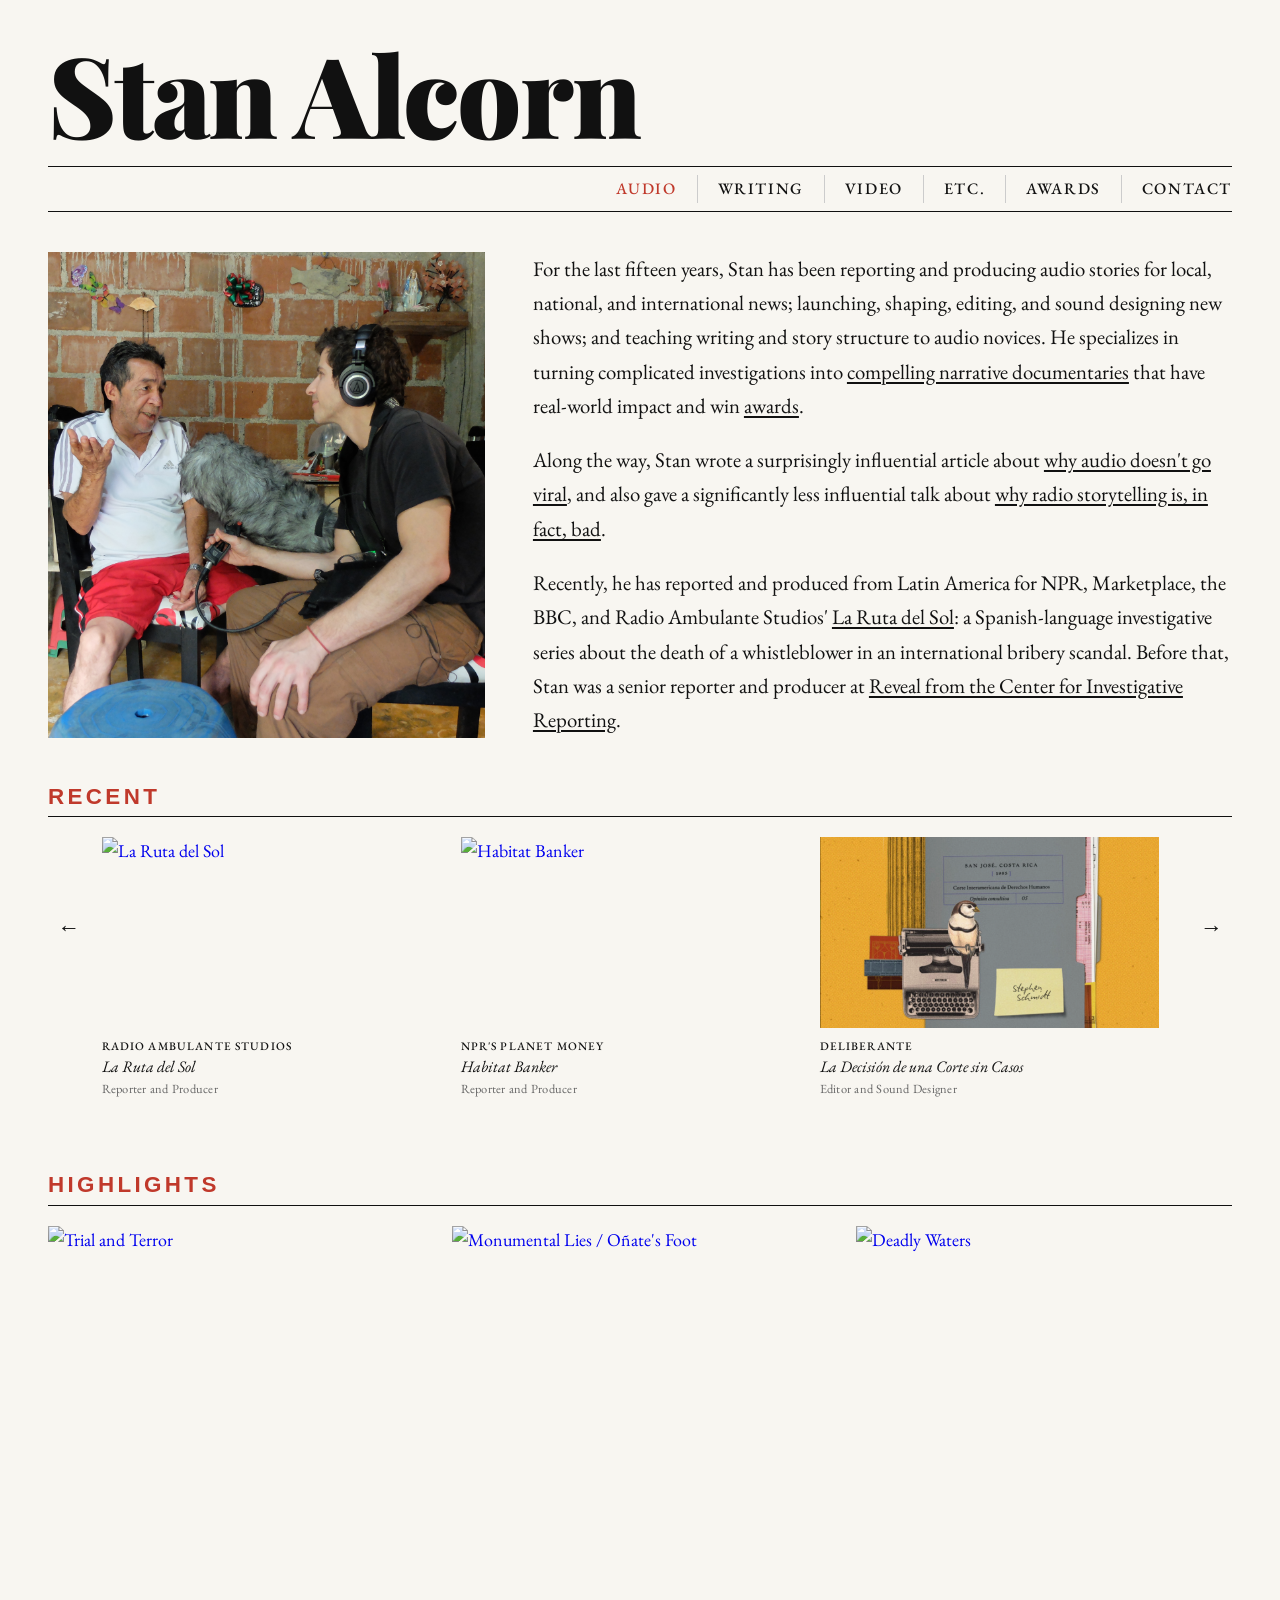
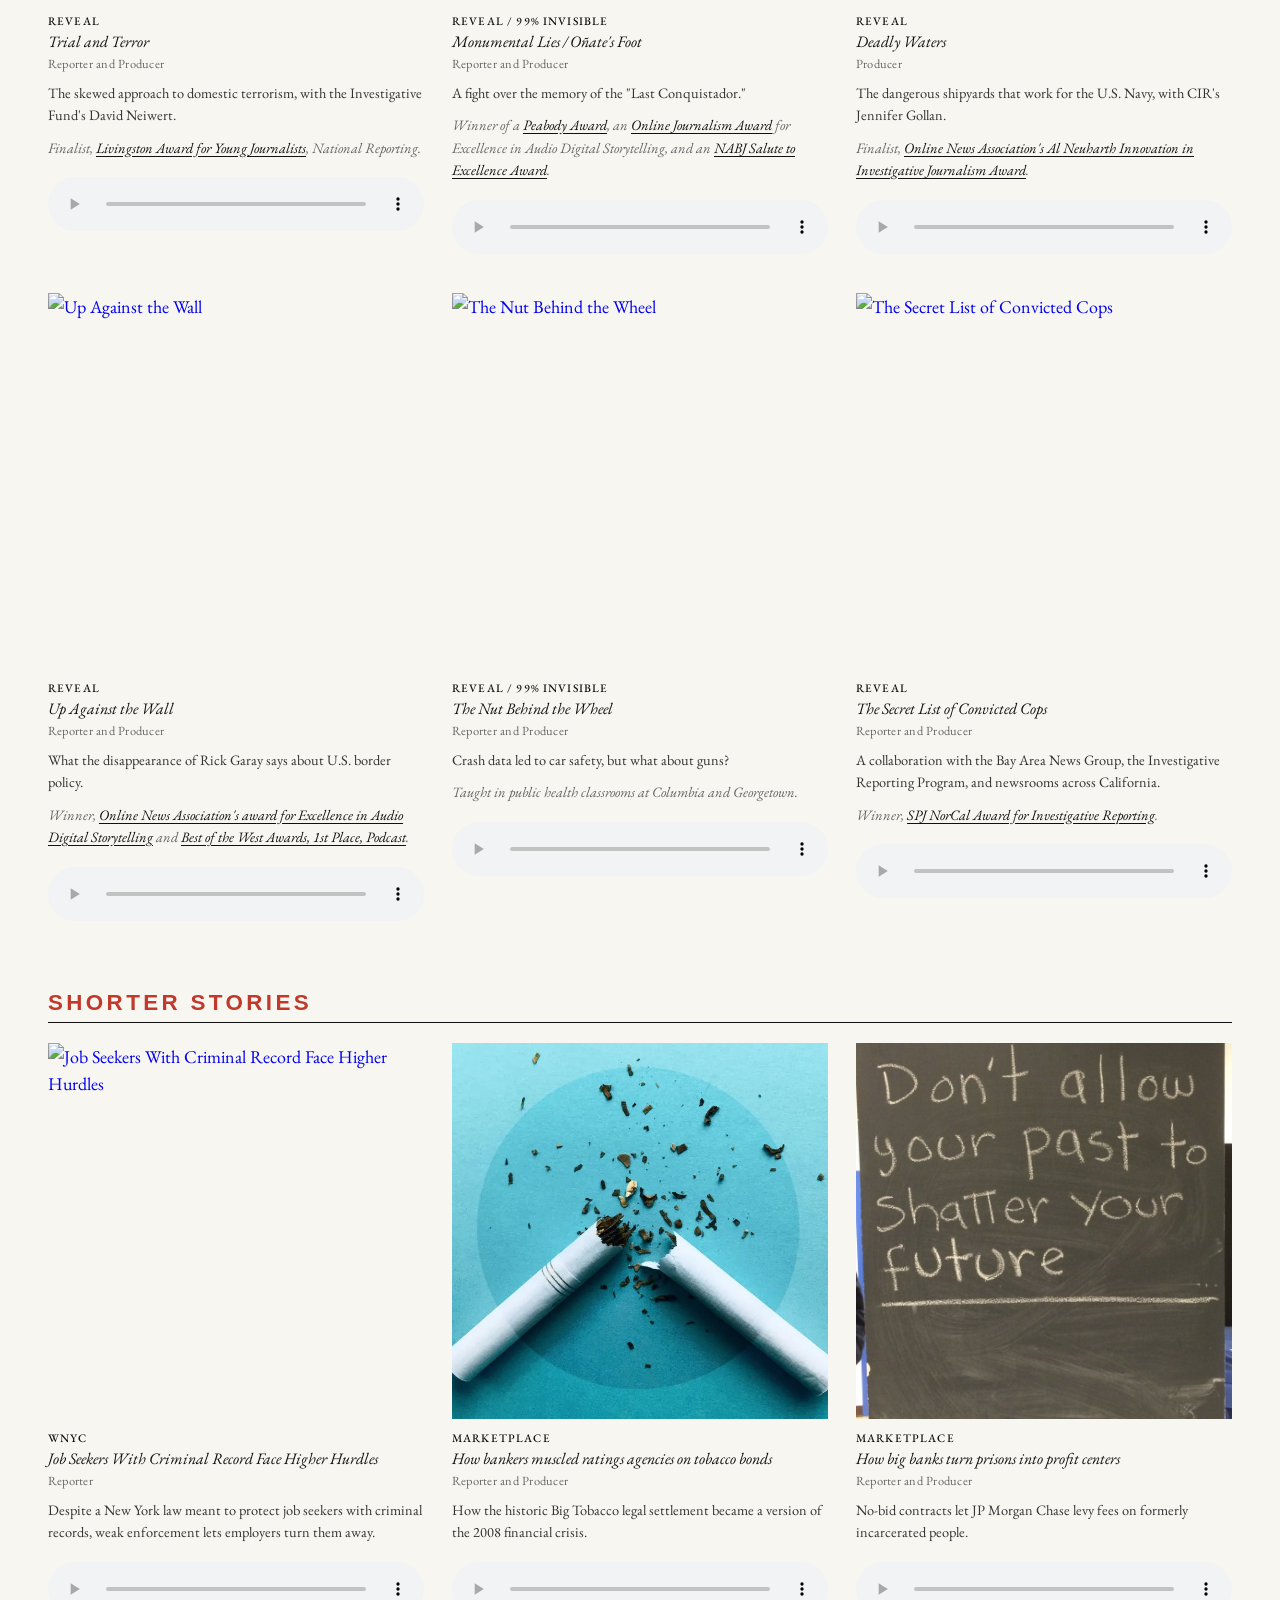
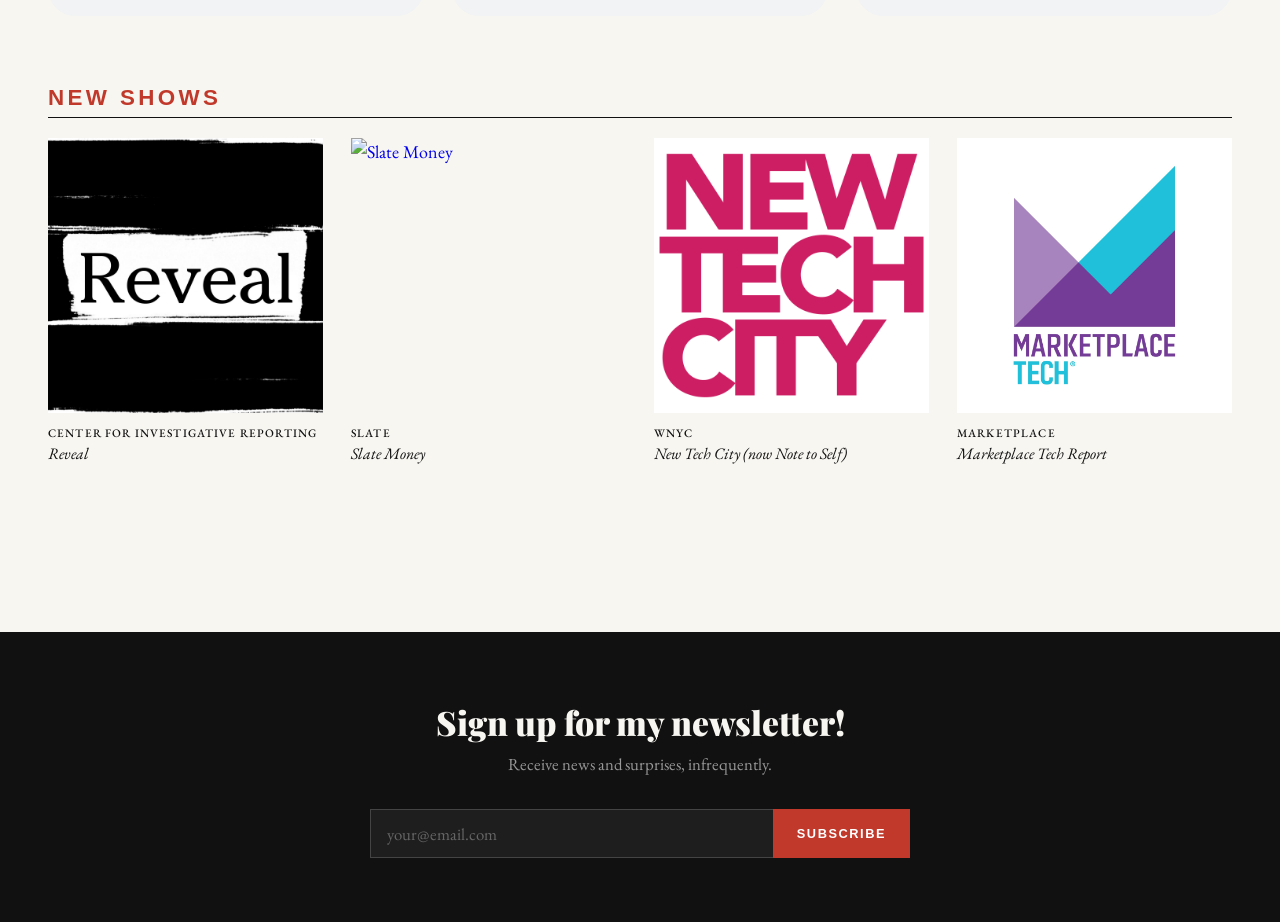
==== audio.html @ aeec73d0 "Update audio, awards, video, and etc pages with new content and images Adds Shorter Stories and New " ====
<!DOCTYPE html>
<html lang="en">
<head>
  <meta charset="UTF-8">
  <meta name="viewport" content="width=device-width, initial-scale=1.0">
  <title>Audio — Stan Alcorn</title>
  <link rel="preconnect" href="https://fonts.googleapis.com">
  <link rel="preconnect" href="https://fonts.gstatic.com" crossorigin>
  <link href="https://fonts.googleapis.com/css2?family=Playfair+Display:wght@900&family=EB+Garamond:wght@400;500&display=swap" rel="stylesheet">
  <link rel="stylesheet" href="style.css">
</head>
<body>
  <header>
    <h1 class="site-name"><a href="index.html" class="name-link">Stan Alcorn</a></h1>
    <nav class="main-nav">
      <a href="audio.html" class="active">Audio</a>
      <a href="writing.html">Writing</a>
      <a href="video.html">Video</a>
      <a href="etc.html">Etc.</a>
      <a href="awards.html">Awards</a>
      <a href="contact.html">Contact</a>
    </nav>
  </header>

  <main class="audio-page">

    <div class="audio-intro-layout">
      <div class="audio-intro-photo">
        <img src="cropped%20anchicaya%20interview.JPG" alt="Stan Alcorn reporting">
      </div>
      <div class="audio-intro">
        <p>For the last fifteen years, Stan has been reporting and producing audio stories for local, national, and international news; launching, shaping, editing, and sound designing new shows; and teaching writing and story structure to audio novices. He specializes in turning complicated investigations into <a href="#highlights">compelling narrative documentaries</a> that have real-world impact and win <a href="awards.html">awards</a>.</p>
        <p>Along the way, Stan wrote a surprisingly influential article about <a href="http://localhost:3000/why-audio-never-goes-viral.html">why audio doesn't go viral</a>, and also gave a significantly less influential talk about <a href="https://www.thirdcoastfestival.org/feature/2018-provocations">why radio storytelling is, in fact, bad</a>.</p>
        <p>Recently, he has reported and produced from Latin America for NPR, Marketplace, the BBC, and Radio Ambulante Studios' <a href="https://centralpodcast.audio/temporadas/la-ruta-del-sol/" target="_blank">La Ruta del Sol</a>: a Spanish-language investigative series about the death of a whistleblower in an international bribery scandal. Before that, Stan was a senior reporter and producer at <a href="https://revealnews.org/author/stan-alcorn/" target="_blank">Reveal from the Center for Investigative Reporting</a>.</p>
      </div>
    </div>

    <!-- RECENT -->
    <section class="audio-section">
      <h2 class="section-heading">Recent</h2>
      <div class="carousel-wrapper">
        <button class="carousel-btn carousel-btn--prev" aria-label="Previous">&#8592;</button>
        <div class="carousel-viewport">
          <div class="carousel-track" id="carouselTrack">

            <div class="carousel-item">
              <a href="https://centralpodcast.audio/temporadas/la-ruta-del-sol/" target="_blank" class="carousel-img-link">
                <img src="https://centralpodcast.audio/wp-content/uploads/2025/12/LRDS_Tile-Episodios-600x599_LRDS_Tile-EP8.jpg" alt="La Ruta del Sol" class="carousel-img">
              </a>
              <div class="item-caption">
                <span class="caption-pub">Radio Ambulante Studios</span>
                <span class="caption-title">La Ruta del Sol</span>
                <span class="caption-role">Reporter and Producer</span>
              </div>
            </div>

            <div class="carousel-item">
              <a href="https://www.npr.org/2024/12/20/1220579265/biodiversity-credit-spectacled-bear-colombia" target="_blank" class="carousel-img-link">
                <img src="https://media.npr.org/assets/img/2024/12/20/pm-episode-art-45-_wide-60c4b066c09ab92fce73b5b3a70b7365dcc7ede7.jpg?s=1600&c=85&f=webp" alt="Habitat Banker" class="carousel-img">
              </a>
              <div class="item-caption">
                <span class="caption-pub">NPR's Planet Money</span>
                <span class="caption-title">Habitat Banker</span>
                <span class="caption-role">Reporter and Producer</span>
              </div>
            </div>

            <div class="carousel-item">
              <a href="https://open.spotify.com/episode/5cQwOje4NwyuBk4JiKfoyA" target="_blank" class="carousel-img-link">
                <img src="Deliberante%20cover.png" alt="La Decisión de una Corte sin Casos" class="carousel-img">
              </a>
              <div class="item-caption">
                <span class="caption-pub">Deliberante</span>
                <span class="caption-title">La Decisión de una Corte sin Casos</span>
                <span class="caption-role">Editor and Sound Designer</span>
              </div>
            </div>

            <div class="carousel-item">
              <a href="https://www.npr.org/2023/06/30/1185313253/poison-dart-frog-black-market-smuggling" target="_blank" class="carousel-img-link">
                <img src="https://media.npr.org/assets/img/2023/06/30/poison-dart-frog-oophaga-lehmanni-valley-of-achicaya-reserva-la-hacienda-el-placer-dagua-valle-del-cauca-colombia-charlotte-de-beauvoir-7149c71c69c076443a30b291a1de99ebff5206a0.jpg?s=1600&c=85&f=webp" alt="Supply, Demand, Extinction" class="carousel-img">
              </a>
              <div class="item-caption">
                <span class="caption-pub">NPR's Planet Money</span>
                <span class="caption-title">Supply, Demand, Extinction</span>
                <span class="caption-role">Reporter and Producer</span>
              </div>
            </div>

            <div class="carousel-item">
              <a href="https://www.marketplace.org/story/2023/06/06/is-birding-tourism-in-colombia-finally-ready-to-take-flight" target="_blank" class="carousel-img-link">
                <img src="https://img.apmcdn.org/10e638fd289a1c2843466134bf1b1c52c761baa0/uncropped/8d81d1-2023-05-andean-motmot-e1683648224202-webp1200.webp" alt="Birding in Colombia" class="carousel-img">
              </a>
              <div class="item-caption">
                <span class="caption-pub">Marketplace</span>
                <span class="caption-title">Birding in Colombia</span>
                <span class="caption-role">Reporter and Producer</span>
              </div>
            </div>

            <div class="carousel-item">
              <a href="https://theworld.org/segments/2025/12/22/rock-climbing-on-the-rise-in-colombia" target="_blank" class="carousel-img-link">
                <img src="https://theworld.org/_next/image?url=https%3A%2F%2Fmedia.pri.org%2Fs3fs-public%2Fuploads%2F2025%2F12%2FDSCN6256-1024x768.jpg&w=1920&q=75" alt="Rock Climbing in Colombia" class="carousel-img">
              </a>
              <div class="item-caption">
                <span class="caption-pub">The World</span>
                <span class="caption-title">Rock Climbing in Colombia</span>
                <span class="caption-role">Reporter and Producer</span>
              </div>
            </div>

          </div>
        </div>
        <button class="carousel-btn carousel-btn--next" aria-label="Next">&#8594;</button>
      </div>
    </section>

    <!-- HIGHLIGHTS -->
    <section class="audio-section" id="highlights">
      <h2 class="section-heading">Highlights</h2>
      <div class="grid">

        <div class="grid-item">
          <a href="#" class="grid-img-link">
            <img src="https://i0.wp.com/revealnews.org/wp-content/uploads/2017/06/terror_art.jpg?w=1154&ssl=1" alt="Trial and Terror" class="grid-img">
          </a>
          <div class="item-caption">
            <span class="caption-pub">Reveal</span>
            <span class="caption-title">Trial and Terror</span>
            <span class="caption-role">Reporter and Producer</span>
          </div>
          <p class="grid-desc">The skewed approach to domestic terrorism, with the Investigative Fund's David Neiwert.</p>
          <p class="grid-desc grid-desc--award">Finalist, <a href="https://wallacehouse.umich.edu/2018-livingston-award-finalists-announced/" target="_blank">Livingston Award for Young Journalists</a>, National Reporting.</p>
          <audio controls style="width:100%; margin-top:0.5rem;">
            <source src="https://dl.dropboxusercontent.com/scl/fi/gu6oueqws1fgady8xbu1m/TrialAndTerror.mp3?rlkey=0chd6vcux8vxhtpodq8sttyrj&dl=1" type="audio/mpeg">
          </audio>
        </div>

        <div class="grid-item">
          <a href="#" class="grid-img-link">
            <img src="https://99percentinvisible.org/wp-content/uploads/2018/12/photo-of-clay-replica-of-stolen-foot-on-display-at-site-santa-fe-e1543860905906-728x546.jpg" alt="Monumental Lies / Oñate's Foot" class="grid-img">
          </a>
          <div class="item-caption">
            <span class="caption-pub">Reveal / 99% Invisible</span>
            <span class="caption-title">Monumental Lies / Oñate's Foot</span>
            <span class="caption-role">Reporter and Producer</span>
          </div>
          <p class="grid-desc">A fight over the memory of the "Last Conquistador."</p>
          <p class="grid-desc grid-desc--award">Winner of a <a href="http://www.peabodyawards.com/award-profile/monumental-lies" target="_blank">Peabody Award</a>, an <a href="https://awards.journalists.org/entries/monumental-lies/" target="_blank">Online Journalism Award</a> for Excellence in Audio Digital Storytelling, and an <a href="https://www.nabj.org/news/465312/2019-STE-Winners-Photojournalism-Podcasts-Magazine-PR--Marketing.htm" target="_blank">NABJ Salute to Excellence Award</a>.</p>
          <audio controls style="width:100%; margin-top:0.5rem;">
            <source src="https://dl.dropboxusercontent.com/scl/fi/mm3scr8vkvdd4abrnhcaq/onates_foot.mp3?rlkey=ye70ofb2m43i8wc5d6iqu68k5&dl=1" type="audio/mpeg">
          </audio>
        </div>

        <div class="grid-item">
          <a href="#" class="grid-img-link">
            <img src="https://i0.wp.com/revealnews.org/wp-content/uploads/2017/02/1-306-Ship-show.jpg?w=3000&ssl=1" alt="Deadly Waters" class="grid-img">
          </a>
          <div class="item-caption">
            <span class="caption-pub">Reveal</span>
            <span class="caption-title">Deadly Waters</span>
            <span class="caption-role">Producer</span>
          </div>
          <p class="grid-desc">The dangerous shipyards that work for the U.S. Navy, with CIR's Jennifer Gollan.</p>
          <p class="grid-desc grid-desc--award">Finalist, <a href="https://awards.journalists.org/entries/lax-safety-at-the-shipyards/" target="_blank">Online News Association's Al Neuharth Innovation in Investigative Journalism Award</a>.</p>
          <audio controls style="width:100%; margin-top:0.5rem;">
            <source src="https://dl.dropboxusercontent.com/scl/fi/jwq5e7gsvrv3kneqdux6e/Deadly_Waters.mp3?rlkey=dsjdu504xor0zq5au1j26ogkh&dl=1" type="audio/mpeg">
          </audio>
        </div>

        <div class="grid-item">
          <a href="#" class="grid-img-link">
            <img src="https://i0.wp.com/revealnews.org/wp-content/uploads/2017/03/wall-epi-art-780x440.png?w=740&ssl=1" alt="Up Against the Wall" class="grid-img">
          </a>
          <div class="item-caption">
            <span class="caption-pub">Reveal</span>
            <span class="caption-title">Up Against the Wall</span>
            <span class="caption-role">Reporter and Producer</span>
          </div>
          <p class="grid-desc">What the disappearance of Rick Garay says about U.S. border policy.</p>
          <p class="grid-desc grid-desc--award">Winner, <a href="https://awards.journalists.org/entries/the-wall/" target="_blank">Online News Association's award for Excellence in Audio Digital Storytelling</a> and <a href="https://bestofthewestcontest.org/2018-contest-results/" target="_blank">Best of the West Awards, 1st Place, Podcast</a>.</p>
          <audio controls style="width:100%; margin-top:0.5rem;">
            <source src="https://dl.dropboxusercontent.com/scl/fi/1sr9mcv6bv9bywvtrmpo0/AgainstTheWall.mp3?rlkey=iuaddb7q1pvqqymntnb4kqlm5&dl=1" type="audio/mpeg">
          </audio>
        </div>

        <div class="grid-item">
          <a href="#" class="grid-img-link">
            <img src="https://99percentinvisible.org/wp-content/uploads/2017/12/car-crash-hit.jpg" alt="The Nut Behind the Wheel" class="grid-img">
          </a>
          <div class="item-caption">
            <span class="caption-pub">Reveal / 99% Invisible</span>
            <span class="caption-title">The Nut Behind the Wheel</span>
            <span class="caption-role">Reporter and Producer</span>
          </div>
          <p class="grid-desc">Crash data led to car safety, but what about guns?</p>
          <p class="grid-desc grid-desc--award">Taught in public health classrooms at Columbia and Georgetown.</p>
          <audio controls style="width:100%; margin-top:0.5rem;">
            <source src="https://dl.dropboxusercontent.com/scl/fi/w9jgmz2wc0uo0tlnwfafi/NutBehindtheWheel.mp3?rlkey=7tjvy8us2821rxxgvgmiu2etz&dl=1" type="audio/mpeg">
          </audio>
        </div>

        <div class="grid-item">
          <a href="#" class="grid-img-link">
            <img src="https://i0.wp.com/revealnews.org/wp-content/uploads/2019/10/ConvictedCops.jpg?w=2000&ssl=1" alt="The Secret List of Convicted Cops" class="grid-img">
          </a>
          <div class="item-caption">
            <span class="caption-pub">Reveal</span>
            <span class="caption-title">The Secret List of Convicted Cops</span>
            <span class="caption-role">Reporter and Producer</span>
          </div>
          <p class="grid-desc">A collaboration with the Bay Area News Group, the Investigative Reporting Program, and newsrooms across California.</p>
          <p class="grid-desc grid-desc--award">Winner, <a href="https://journalism.berkeley.edu/irp-wins-investigative-reporting-public-service-award-from-society-of-professional-journalists/" target="_blank">SPJ NorCal Award for Investigative Reporting</a>.</p>
          <audio controls style="width:100%; margin-top:0.5rem;">
            <source src="https://dl.dropboxusercontent.com/scl/fi/rnc4giweo6au60juguskr/Alcorn-Reveal-Secret-List-of-Convicted-Cops.mp3?rlkey=vdursqb5zifoxeczoktm2ehss&dl=1" type="audio/mpeg">
          </audio>
        </div>

      </div>
    </section>

    <!-- SHORTER STORIES -->
    <section class="audio-section">
      <h2 class="section-heading">Shorter Stories</h2>
      <div class="grid">
        <div class="grid-item">
          <a href="https://wnyc.org/story/262814-blog-job-seekers-with-criminal-record-face-higher-hurdles" target="_blank" class="grid-img-link">
            <img src="https://media.wnyc.org/i/192/192/c/70/1/jobseekerline.jpg" alt="Job Seekers With Criminal Record Face Higher Hurdles" class="grid-img">
          </a>
          <div class="item-caption">
            <span class="caption-pub">WNYC</span>
            <span class="caption-title">Job Seekers With Criminal Record Face Higher Hurdles</span>
            <span class="caption-role">Reporter</span>
          </div>
          <p class="grid-desc">Despite a New York law meant to protect job seekers with criminal records, weak enforcement lets employers turn them away.</p>
          <audio controls style="width:100%; margin-top:0.5rem;">
            <source src="https://dl.dropboxusercontent.com/scl/fi/n0wfczl2y51ps9tlgc4go/news20130117_discrimination_alcorn.mp3_ywr3ahjkcgo_5cfd5d240fd9e04bf86844883a0cd0f5_7111028.mp3?rlkey=878b4agedp6x3oy7ontk1o1qx&dl=1" type="audio/mpeg">
          </audio>
        </div>
        <div class="grid-item">
          <a href="#" class="grid-img-link">
            <img src="tobacco-square.jpg" alt="How bankers muscled ratings agencies on tobacco bonds" class="grid-img">
          </a>
          <div class="item-caption">
            <span class="caption-pub">Marketplace</span>
            <span class="caption-title">How bankers muscled ratings agencies on tobacco bonds</span>
            <span class="caption-role">Reporter and Producer</span>
          </div>
          <p class="grid-desc">How the historic Big Tobacco legal settlement became a version of the 2008 financial crisis.</p>
          <audio controls style="width:100%; margin-top:0.5rem;">
            <source src="https://dl.dropboxusercontent.com/scl/fi/tr8j76zgva9t60zbg498b/mp_20141223_seg_18_64.mp3?rlkey=0g4wh0fcddh0fv5ua8ymx2jgv&dl=1" type="audio/mpeg">
          </audio>
        </div>
        <div class="grid-item">
          <a href="#" class="grid-img-link">
            <img src="cavaluzzi-square.jpg" alt="How big banks turn prisons into profit centers" class="grid-img">
          </a>
          <div class="item-caption">
            <span class="caption-pub">Marketplace</span>
            <span class="caption-title">How big banks turn prisons into profit centers</span>
            <span class="caption-role">Reporter and Producer</span>
          </div>
          <p class="grid-desc">No-bid contracts let JP Morgan Chase levy fees on formerly incarcerated people.</p>
          <audio controls style="width:100%; margin-top:0.5rem;">
            <source src="https://dl.dropboxusercontent.com/scl/fi/6n4esvr2vxqlmf717ef2l/mp_20150128_seg_04_64.mp3?rlkey=skd08whr921y1e78u9njmqk48&dl=1" type="audio/mpeg">
          </audio>
        </div>
      </div>
    </section>

    <!-- NEW SHOWS -->
    <section class="audio-section">
      <h2 class="section-heading">New Shows</h2>
      <div class="grid grid--4col">
        <div class="grid-item">
          <a href="https://revealnews.org/podcast/" target="_blank" class="grid-img-link">
            <img src="reveal1400s.jpg" alt="Reveal" class="grid-img">
          </a>
          <div class="item-caption">
            <span class="caption-pub">Center for Investigative Reporting</span>
            <span class="caption-title">Reveal</span>
          </div>
        </div>
        <div class="grid-item">
          <a href="https://slate.com/podcasts/slate-money" target="_blank" class="grid-img-link">
            <img src="slate_money_high.jpg" alt="Slate Money" class="grid-img">
          </a>
          <div class="item-caption">
            <span class="caption-pub">Slate</span>
            <span class="caption-title">Slate Money</span>
          </div>
        </div>
        <div class="grid-item">
          <a href="https://www.wnycstudios.org/podcasts/notetoself" target="_blank" class="grid-img-link">
            <img src="new-tech-city-podcast.png" alt="New Tech City" class="grid-img">
          </a>
          <div class="item-caption">
            <span class="caption-pub">WNYC</span>
            <span class="caption-title">New Tech City (now Note to Self)</span>
          </div>
        </div>
        <div class="grid-item">
          <a href="https://www.marketplace.org/shows/marketplace-tech" target="_blank" class="grid-img-link">
            <img src="834af0-20250303-marketplace-tech-2000.jpg" alt="Marketplace Tech Report" class="grid-img">
          </a>
          <div class="item-caption">
            <span class="caption-pub">Marketplace</span>
            <span class="caption-title">Marketplace Tech Report</span>
          </div>
        </div>
      </div>
    </section>

  </main>

  <script src="carousel.js"></script>

<footer class="site-footer">
  <div class="footer-inner">
    <h2 class="footer-heading">Sign up for my newsletter!</h2>
    <p class="footer-sub">Receive news and surprises, infrequently.</p>
    <form class="subscribe-form" id="subscribeForm">
      <div class="subscribe-row">
        <input type="email" id="subscribeEmail" placeholder="your@email.com" required class="subscribe-input">
        <button type="submit" class="subscribe-btn">Subscribe</button>
      </div>
      <p class="subscribe-msg" id="subscribeMsg" hidden></p>
    </form>
  </div>
</footer>
<script src="subscribe.js"></script>
</body>
</html>
---- style.css ----
*, *::before, *::after {
  box-sizing: border-box;
  margin: 0;
  padding: 0;
}

:root {
  --black: #111111;
  --white: #f8f6f1;
  --rule: #cccccc;
}

html, body {
  height: 100%;
}

body {
  background-color: var(--white);
  color: var(--black);
  font-family: 'EB Garamond', Georgia, serif;
  font-size: 18px;
  line-height: 1.5;
}

/* ── Header ── */

header {
  padding: 2.5rem 3rem 0;
}

.site-name {
  font-family: 'Playfair Display', Georgia, serif;
  font-weight: 900;
  font-size: clamp(3rem, 9vw, 7rem);
  line-height: 0.95;
  letter-spacing: -0.02em;
  color: var(--black);
  margin-bottom: 1.25rem;
}

.name-link {
  color: inherit;
  text-decoration: none;
  transition: color 0.15s ease;
}

.name-link:hover {
  color: var(--black);
  opacity: 0.45;
}

.name-link.active {
  color: #c0392b;
  opacity: 1;
}

/* ── Nav ── */

.main-nav {
  display: flex;
  flex-direction: row;
  justify-content: flex-end;
  gap: 0;
  border-top: 1.5px solid var(--black);
  border-bottom: 1.5px solid var(--black);
  padding: 0.5rem 0;
}

.main-nav a {
  font-family: 'EB Garamond', Georgia, serif;
  font-size: 1rem;
  font-weight: 500;
  letter-spacing: 0.1em;
  text-transform: uppercase;
  color: var(--black);
  text-decoration: none;
  padding: 0.1rem 0 0.1rem 1.25rem;
  margin-left: 1.25rem;
  border-left: 1px solid var(--rule);
  transition: color 0.15s ease, opacity 0.15s ease;
}

.main-nav a:first-child {
  border-left: none;
  margin-left: 0;
  padding-left: 0;
}

.main-nav a:hover {
  opacity: 0.45;
}

.main-nav a.active {
  color: #c0392b;
  opacity: 1;
}

/* ── Home layout ── */

.home-layout {
  display: grid;
  grid-template-columns: 1fr 1.6fr;
  gap: 3rem;
  padding: 3rem 3rem;
  align-items: start;
}

.home-photo .portrait {
  width: 100%;
  display: block;
  object-fit: cover;
}

.home-bio {
  padding-top: 0.25rem;
}

.home-bio p {
  font-size: 1.3rem;
  line-height: 1.7;
  margin-bottom: 1.25rem;
}

.home-bio p:last-child {
  margin-bottom: 0;
}

/* ── Audio page ── */

.audio-page {
  padding: 2.5rem 3rem;
}

.audio-intro-layout {
  display: grid;
  grid-template-columns: 1fr 1.6fr;
  gap: 3rem;
  margin-bottom: 3rem;
  align-items: stretch;
}

.audio-intro-photo {
  position: relative;
  align-self: stretch;
  overflow: hidden;
}

.audio-intro-photo img {
  position: absolute;
  top: 0;
  left: 0;
  width: 100%;
  height: 100%;
  object-fit: cover;
  object-position: center 15%;
  display: block;
}

.audio-intro-photo--natural {
  position: static;
  overflow: visible;
  align-self: start;
}

.audio-intro-photo--natural img {
  position: static;
  height: auto;
  object-fit: initial;
}

.audio-intro {
  font-size: 1.3rem;
  line-height: 1.65;
}

.audio-intro p {
  margin-bottom: 1.25rem;
}

.audio-intro p:last-child {
  margin-bottom: 0;
}

.audio-section {
  margin-bottom: 4rem;
}

.section-heading {
  font-family: -apple-system, BlinkMacSystemFont, 'Helvetica Neue', Arial, sans-serif;
  font-weight: 700;
  font-size: clamp(1.1rem, 2vw, 1.4rem);
  line-height: 1;
  letter-spacing: 0.15em;
  text-transform: uppercase;
  color: #c0392b;
  margin-bottom: 1.25rem;
  padding-bottom: 0.5rem;
  border-bottom: 1.5px solid var(--black);
}

/* ── Carousel ── */

.carousel-wrapper {
  display: flex;
  align-items: flex-start;
  gap: 0.75rem;
}

.carousel-viewport {
  flex: 1;
  overflow: hidden;
}

.carousel-track {
  display: flex;
  align-items: flex-start;
}

.carousel-item {
  flex-shrink: 0;
  padding-right: 1.25rem;
  box-sizing: border-box;
}

.carousel-item:last-child {
  padding-right: 0;
}

.carousel-img-link {
  display: block;
  position: relative;
  width: 100%;
  padding-bottom: 56.25%; /* 9/16 — height driven by CSS, never by image */
  overflow: hidden;
  margin-bottom: 0.6rem;
  outline: none;
  -webkit-tap-highlight-color: transparent;
}

.carousel-img {
  position: absolute;
  top: 0;
  left: 0;
  width: 100%;
  height: 100%;
  object-fit: cover;
  display: block;
  transition: opacity 0.15s;
}

.carousel-img-link:hover .carousel-img {
  opacity: 0.8;
}

.carousel-btn {
  background: none;
  border: none;
  font-size: 1.4rem;
  cursor: pointer;
  color: var(--black);
  padding: 0.5rem 0.6rem;
  line-height: 1;
  margin-top: 4.5rem;
  transition: opacity 0.15s;
  touch-action: manipulation;
  -webkit-tap-highlight-color: transparent;
}

.carousel-btn:hover {
  opacity: 0.4;
}

.item-caption {
  display: flex;
  flex-direction: column;
  gap: 0.15rem;
  margin-top: 0.6rem;
}

.caption-pub {
  font-size: 0.72rem;
  font-weight: 500;
  letter-spacing: 0.1em;
  text-transform: uppercase;
}

.caption-title {
  font-size: 1rem;
  font-style: italic;
  line-height: 1.3;
}

.caption-role {
  font-size: 0.78rem;
  color: #666;
  letter-spacing: 0.02em;
}

/* ── Highlights / grid ── */

.grid {
  display: grid;
  grid-template-columns: repeat(3, 1fr);
  gap: 2rem 1.75rem;
}

.grid--2col {
  grid-template-columns: repeat(2, 1fr);
}

.grid--4col {
  grid-template-columns: repeat(4, 1fr);
}

.grid--1col {
  grid-template-columns: 1fr;
  max-width: 720px;
}

@media (max-width: 900px) {
  .grid {
    grid-template-columns: repeat(2, 1fr);
  }
}

@media (max-width: 720px) {
  header {
    padding: 1.5rem 1.25rem 0;
  }

  .main-nav {
    flex-wrap: wrap;
    justify-content: space-evenly;
    padding: 0.4rem 0;
    gap: 0.3rem 0;
  }

  .main-nav a {
    flex: 0 0 33.33%;
    text-align: center;
    border-left: none;
    margin-left: 0;
    padding-left: 0;
    font-size: 0.75rem;
    letter-spacing: 0.07em;
  }

  .main-nav a:first-child {
    padding-left: 0;
  }

  .home-layout {
    grid-template-columns: 1fr;
    padding: 1.5rem 1.25rem;
    gap: 1.5rem;
  }

  .audio-page {
    padding: 1.5rem 1.25rem;
  }

  .audio-intro-layout {
    grid-template-columns: 1fr;
  }

  .audio-intro-photo {
    height: 220px;
  }

  .audio-intro {
    font-size: 1.1rem;
  }
}

@media (max-width: 580px) {
  .grid {
    grid-template-columns: 1fr;
  }
}

.grid-img-link {
  display: block;
  position: relative;
  width: 100%;
  padding-bottom: 100%; /* 1:1 square — height driven by CSS, never by image */
  overflow: hidden;
  margin-bottom: 0.65rem;
  outline: none;
  -webkit-tap-highlight-color: transparent;
}

.grid-img {
  position: absolute;
  top: 0;
  left: 0;
  width: 100%;
  height: 100%;
  object-fit: cover;
  display: block;
  transition: opacity 0.15s;
}

.grid-img-link:hover .grid-img {
  opacity: 0.8;
}

/* ── YouTube / video responsive wrapper ── */

.video-wrapper {
  position: relative;
  width: 100%;
  padding-bottom: 56.25%;
  overflow: hidden;
  margin-top: 0.5rem;
}

.video-wrapper--tall {
  padding-bottom: calc(56.25% + 160px);
}

.video-wrapper iframe {
  position: absolute;
  top: 0;
  left: 0;
  width: 100%;
  height: 100%;
  border: 0;
}

/* ── Grid description links ── */

.grid-desc a,
.audio-intro a {
  color: var(--black);
  text-underline-offset: 3px;
}

.grid-desc a:hover,
.audio-intro a:hover {
  color: #c0392b;
}

.grid-desc {
  font-size: 0.9rem;
  line-height: 1.55;
  color: #333;
  margin-top: 0.5rem;
  margin-bottom: 0.65rem;
}

.grid-desc--award {
  font-style: italic;
  color: #666;
}

.player-placeholder {
  background: #e8e4dc;
  border: 1px dashed #aaa;
  color: #888;
  font-size: 0.8rem;
  letter-spacing: 0.05em;
  text-transform: uppercase;
  text-align: center;
  padding: 0.75rem;
  margin-top: 0.5rem;
}

/* ── Placeholder images ── */

.placeholder-img {
  background: #d9d4c9;
}

/* ── Bio links ── */

.home-bio a {
  color: var(--black);
  text-underline-offset: 3px;
}

.home-bio a:hover {
  color: #c0392b;
}

/* ── Etc. page ── */

.etc-item {
  display: grid;
  grid-template-columns: 1fr 1.6fr;
  gap: 3rem;
  align-items: start;
}

.etc-photo {
  width: 100%;
  height: auto;
  display: block;
  order: -1;
}

@media (max-width: 768px) {
  .etc-item {
    grid-template-columns: 1fr;
  }
}

/* ── Contact page ── */

.contact-page {
  padding: 2.5rem 3rem 5rem;
  max-width: 600px;
  margin: 0 auto;
}

.contact-page h1 {
  font-family: 'Playfair Display', Georgia, serif;
  font-size: clamp(2rem, 5vw, 3rem);
  font-weight: 900;
  margin-bottom: 2.5rem;
}

.contact-field {
  display: flex;
  flex-direction: column;
  gap: 0.4rem;
  margin-bottom: 1.25rem;
}

.contact-field label {
  font-family: -apple-system, BlinkMacSystemFont, 'Helvetica Neue', Arial, sans-serif;
  font-size: 0.78rem;
  font-weight: 600;
  letter-spacing: 0.1em;
  text-transform: uppercase;
  color: #666;
}

.contact-input,
.contact-textarea {
  font-family: 'EB Garamond', Georgia, serif;
  font-size: 1.1rem;
  padding: 0.6rem 0.75rem;
  border: 1.5px solid #ccc;
  background: #fff;
  color: var(--black);
  outline: none;
  width: 100%;
}

.contact-input:focus,
.contact-textarea:focus {
  border-color: #c0392b;
}

.contact-textarea {
  resize: vertical;
  min-height: 100px;
}

@media (max-width: 640px) {
  .contact-page {
    padding: 1.5rem 1.25rem 3rem;
  }
}

/* ── Awards page ── */

.awards-page {
  padding: 2.5rem 3rem 5rem;
  max-width: 720px;
  margin: 0 auto;
}

.awards-page-heading {
  font-family: 'Playfair Display', Georgia, serif;
  font-size: clamp(2rem, 5vw, 3rem);
  font-weight: 900;
  margin-bottom: 3rem;
}

.award-group {
  margin-bottom: 2.75rem;
}

.award-entries {
  list-style: none;
  margin: 0;
  padding: 0;
}

.award-entry {
  display: flex;
  gap: 1.5rem;
  align-items: baseline;
  padding: 0.5rem 0;
  border-bottom: 1px solid #e8e4dc;
  font-size: 1.1rem;
  line-height: 1.5;
}

.award-entry:first-child {
  border-top: 1px solid #e8e4dc;
}

.award-year {
  font-family: -apple-system, BlinkMacSystemFont, 'Helvetica Neue', Arial, sans-serif;
  font-size: 0.78rem;
  font-weight: 600;
  letter-spacing: 0.06em;
  color: #999;
  min-width: 2.5rem;
  flex-shrink: 0;
}

.award-entry a {
  color: var(--black);
  text-underline-offset: 3px;
}

.award-entry a:hover {
  color: #c0392b;
}

.award-note {
  font-size: 0.85rem;
  color: #888;
  font-style: italic;
  margin-left: 0.25rem;
}

@media (max-width: 640px) {
  .awards-page {
    padding: 1.5rem 1.25rem 3rem;
  }
}

/* ── Site footer / email signup ── */

.site-footer {
  background: #111;
  color: #f8f6f1;
  padding: 4.5rem 3rem 4rem;
  margin-top: 4rem;
}

.footer-inner {
  max-width: 540px;
  margin: 0 auto;
  text-align: center;
}

.footer-heading {
  font-family: 'Playfair Display', Georgia, serif;
  font-size: clamp(1.6rem, 3vw, 2.1rem);
  font-weight: 900;
  line-height: 1.1;
  margin-bottom: 0.65rem;
}

.footer-sub {
  font-size: 1.05rem;
  color: #999;
  margin-bottom: 2rem;
  line-height: 1.5;
}

.subscribe-row {
  display: flex;
  gap: 0;
}

.subscribe-input {
  flex: 1;
  padding: 0.8rem 1rem;
  font-family: 'EB Garamond', Georgia, serif;
  font-size: 1.05rem;
  background: #1e1e1e;
  border: 1.5px solid #444;
  border-right: none;
  color: #f8f6f1;
  outline: none;
  min-width: 0;
}

.subscribe-input::placeholder {
  color: #666;
}

.subscribe-input:focus {
  border-color: #c0392b;
}

.subscribe-btn {
  padding: 0.8rem 1.5rem;
  background: #c0392b;
  color: #fff;
  font-family: -apple-system, BlinkMacSystemFont, 'Helvetica Neue', Arial, sans-serif;
  font-size: 0.8rem;
  font-weight: 700;
  letter-spacing: 0.12em;
  text-transform: uppercase;
  border: none;
  cursor: pointer;
  white-space: nowrap;
  transition: background 0.15s;
}

.subscribe-btn:hover {
  background: #a93226;
}

.subscribe-btn:disabled {
  opacity: 0.6;
  cursor: default;
}

.subscribe-msg {
  margin-top: 1rem;
  font-size: 1rem;
}

.subscribe-msg--success {
  color: #7dcea0;
}

.subscribe-msg--error {
  color: #e74c3c;
}

@media (max-width: 640px) {
  .site-footer {
    padding: 3rem 1.25rem 2.5rem;
  }

  .subscribe-row {
    flex-direction: column;
    gap: 0.5rem;
  }

  .subscribe-input {
    border-right: 1.5px solid #444;
  }

  .subscribe-input:focus {
    border-color: #c0392b;
  }
}

/* ── Article page ── */

.article-yellow-zone {
  background-color: #fffbcb;
}

.article-page {
  padding: 3rem 3rem 5rem;
  max-width: 1100px;
  margin: 0 auto;
}

.article-yellow-zone .article-page {
  padding-bottom: 0;
}

.article-header {
  max-width: 720px;
  margin: 0 auto 2.5rem;
  text-align: center;
}

.article-kicker {
  font-family: -apple-system, BlinkMacSystemFont, 'Helvetica Neue', Arial, sans-serif;
  font-size: 0.72rem;
  font-weight: 700;
  letter-spacing: 0.18em;
  text-transform: uppercase;
  color: #c0392b;
  margin-bottom: 0.75rem;
}

.article-title {
  font-family: 'Playfair Display', Georgia, serif;
  font-size: clamp(2.2rem, 5vw, 3.5rem);
  font-weight: 900;
  line-height: 1.1;
  letter-spacing: -0.01em;
  margin-bottom: 1rem;
}

.article-byline {
  font-size: 0.82rem;
  letter-spacing: 0.08em;
  text-transform: uppercase;
  color: #666;
  margin-bottom: 1.25rem;
}

.article-lede {
  font-size: 1.35rem;
  line-height: 1.65;
  font-style: italic;
  color: #444;
}

.article-hero {
  width: 100%;
  margin-bottom: 0.5rem;
}

.article-hero img {
  width: 100%;
  display: block;
}

.article-hero-credit {
  font-size: 0.72rem;
  letter-spacing: 0.05em;
  text-transform: uppercase;
  color: #999;
  text-align: right;
  margin-bottom: 3rem;
}

.article-hero-credit a {
  color: #999;
  text-underline-offset: 2px;
}

.article-body {
  max-width: 720px;
  margin: 0 auto;
}

.article-body p {
  margin-bottom: 1.4em;
  font-size: 1.25rem;
  line-height: 1.75;
}

.article-body h2 {
  font-family: -apple-system, BlinkMacSystemFont, 'Helvetica Neue', Arial, sans-serif;
  font-size: 0.78rem;
  font-weight: 700;
  letter-spacing: 0.15em;
  text-transform: uppercase;
  color: #c0392b;
  margin: 3rem 0 1.25rem;
  padding-bottom: 0.5rem;
  border-bottom: 1.5px solid var(--black);
}

.article-body blockquote {
  border-left: 3px solid #c0392b;
  margin: 2.5rem 0 2.5rem 0;
  padding: 0.25rem 0 0.25rem 1.75rem;
  font-size: 1.25rem;
  font-style: italic;
  line-height: 1.6;
  color: #222;
}

.article-body a {
  color: var(--black);
  text-underline-offset: 3px;
}

.article-body a:hover {
  color: #c0392b;
}

.article-embed {
  margin: 2rem 0;
}

.article-embed iframe {
  display: block;
  width: 100%;
}

.article-footer-bio {
  max-width: 720px;
  margin: 4rem auto 0;
  padding-top: 1.5rem;
  border-top: 1.5px solid var(--black);
  font-size: 0.9rem;
  line-height: 1.6;
  color: #444;
}

.article-footer-bio a {
  color: var(--black);
  text-underline-offset: 3px;
}

.article-footer-bio a:hover {
  color: #c0392b;
}

@media (max-width: 640px) {
  .article-page {
    padding: 1.5rem 1.25rem 3rem;
  }

  .article-body blockquote {
    font-size: 1.1rem;
    margin: 2rem 0;
    padding-left: 1.25rem;
  }
}
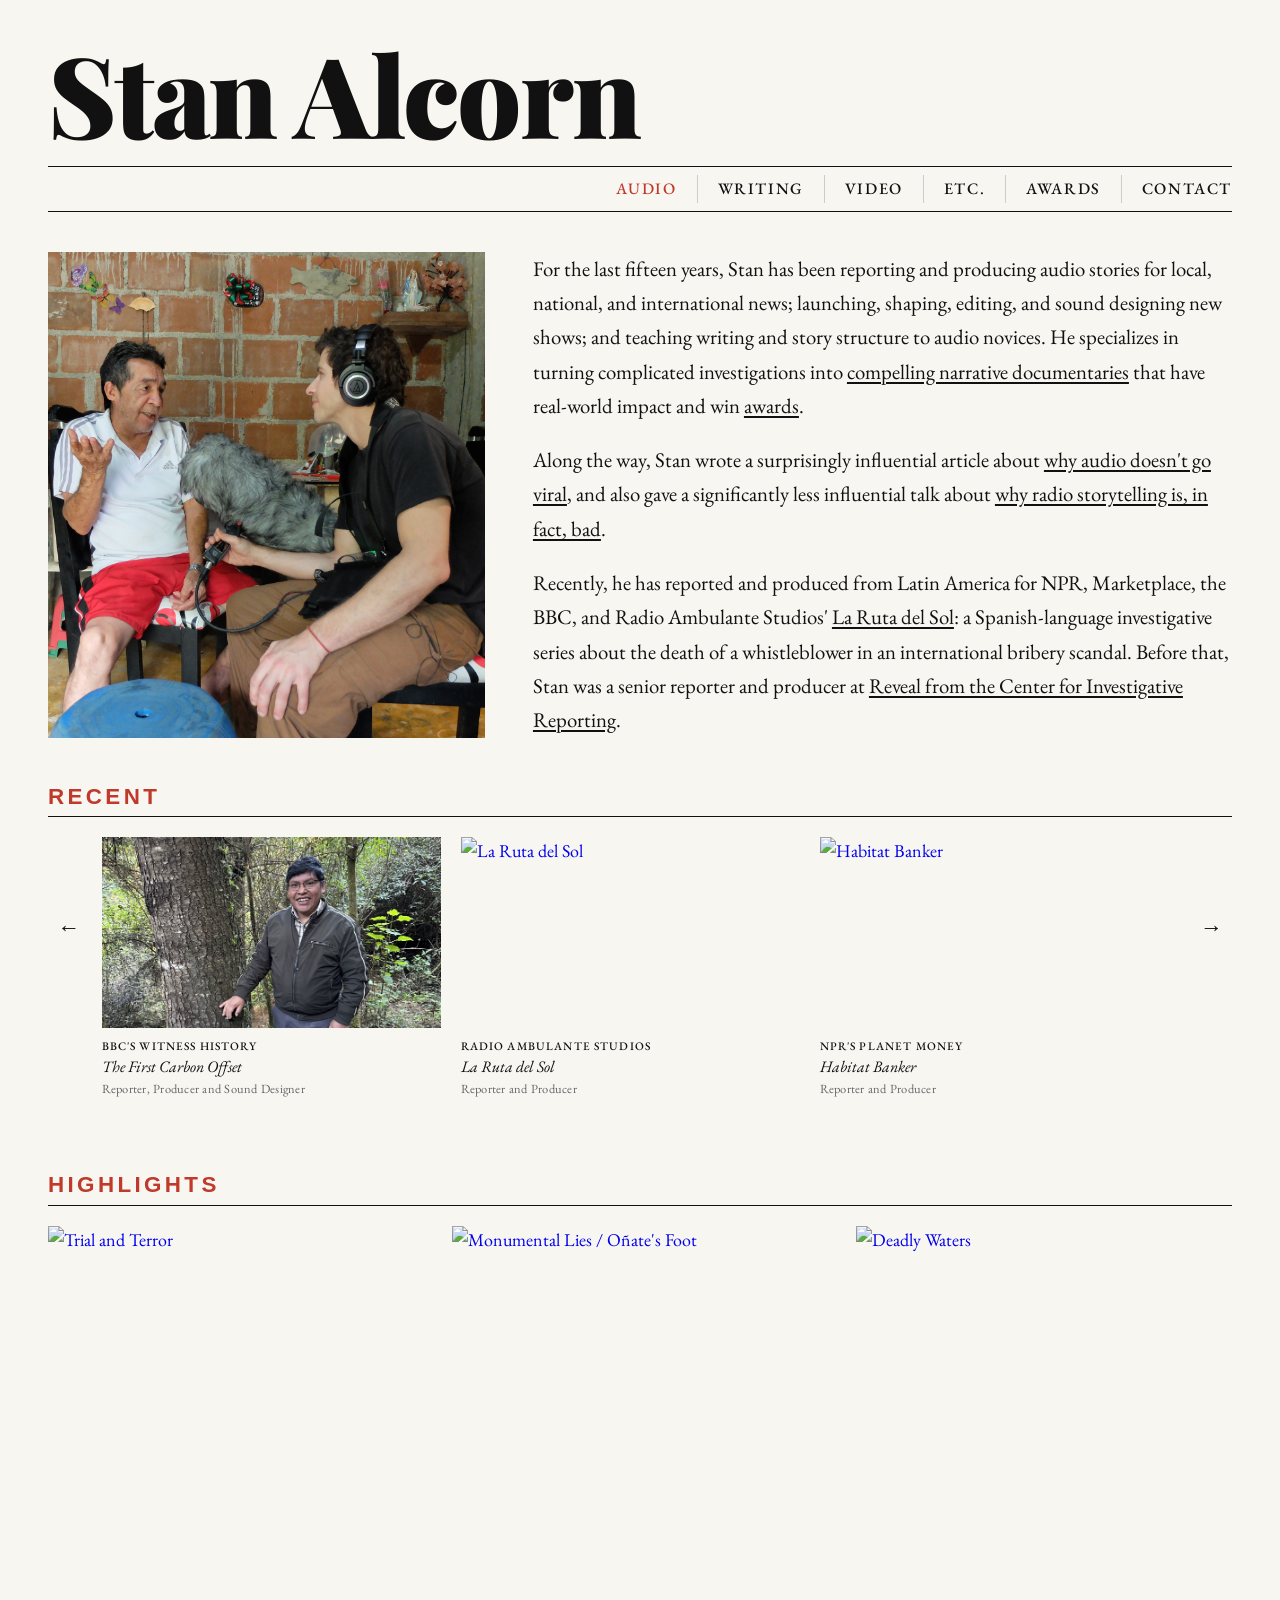
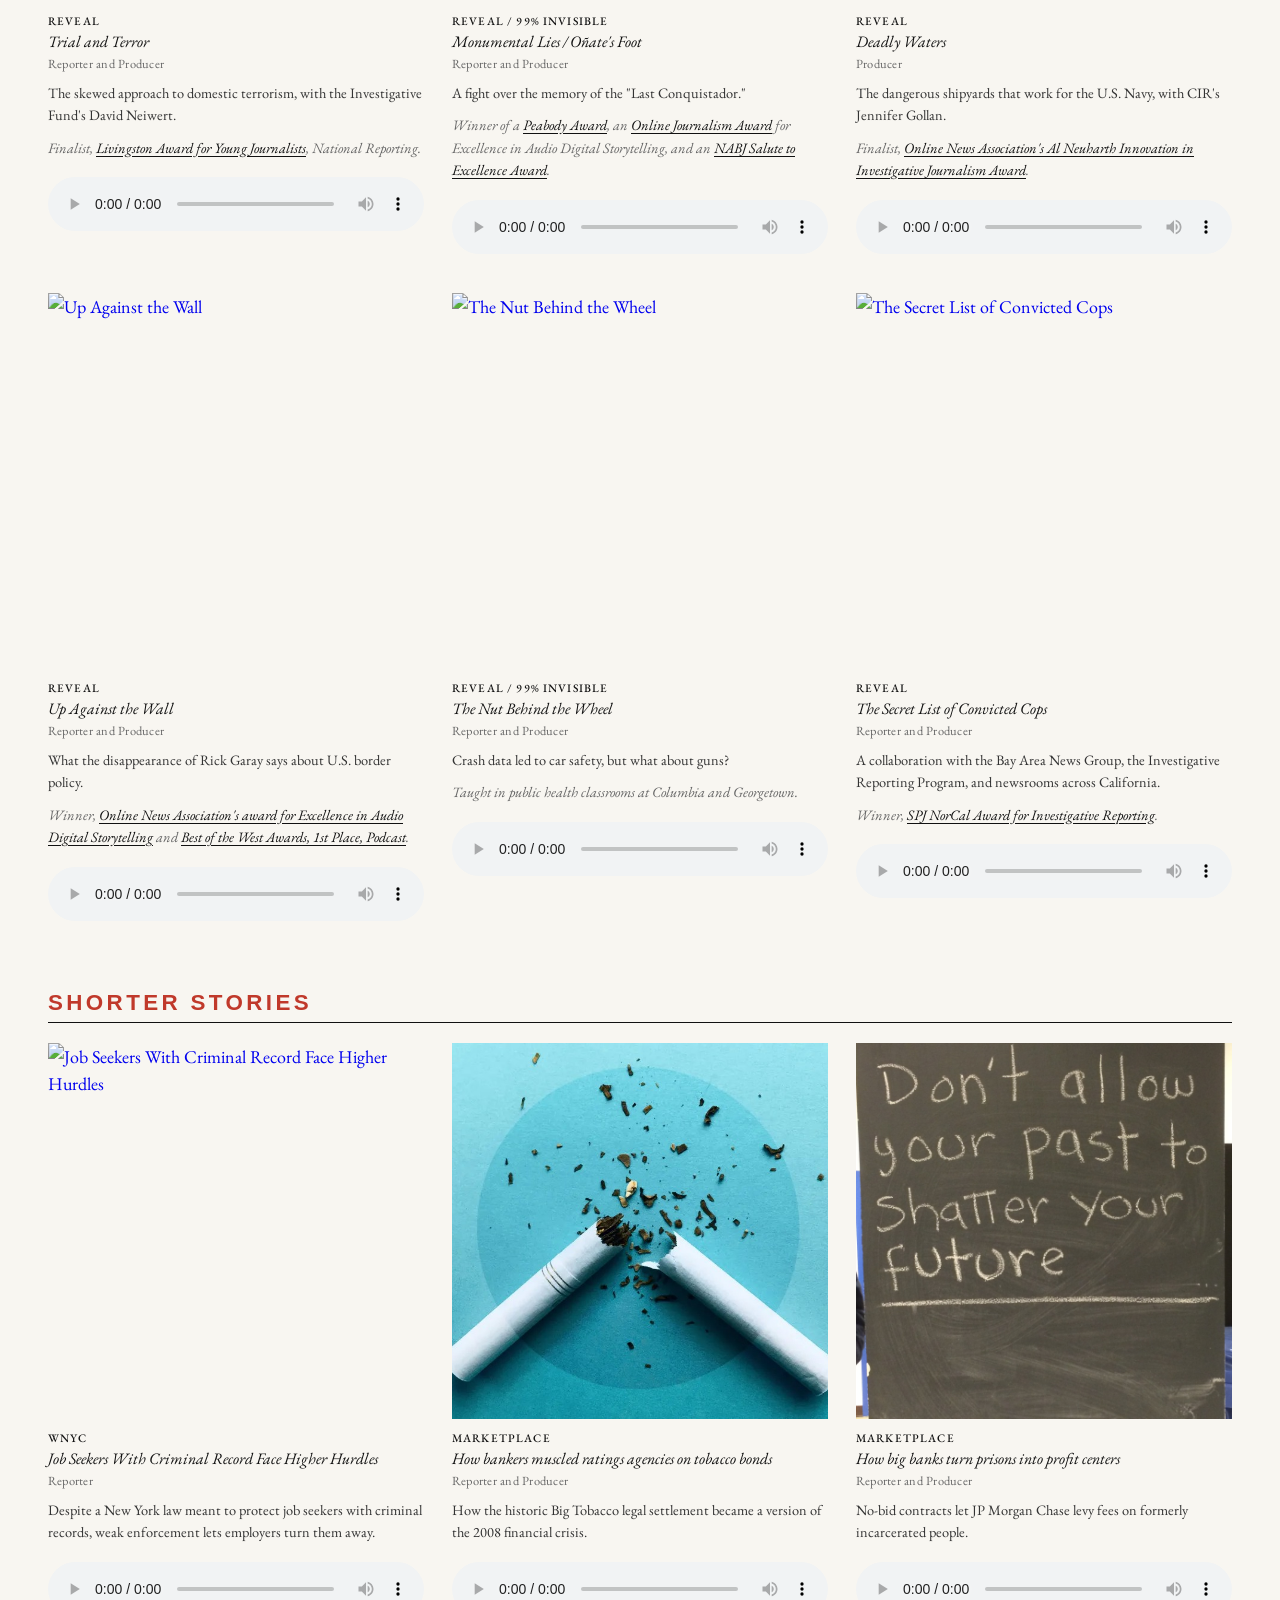
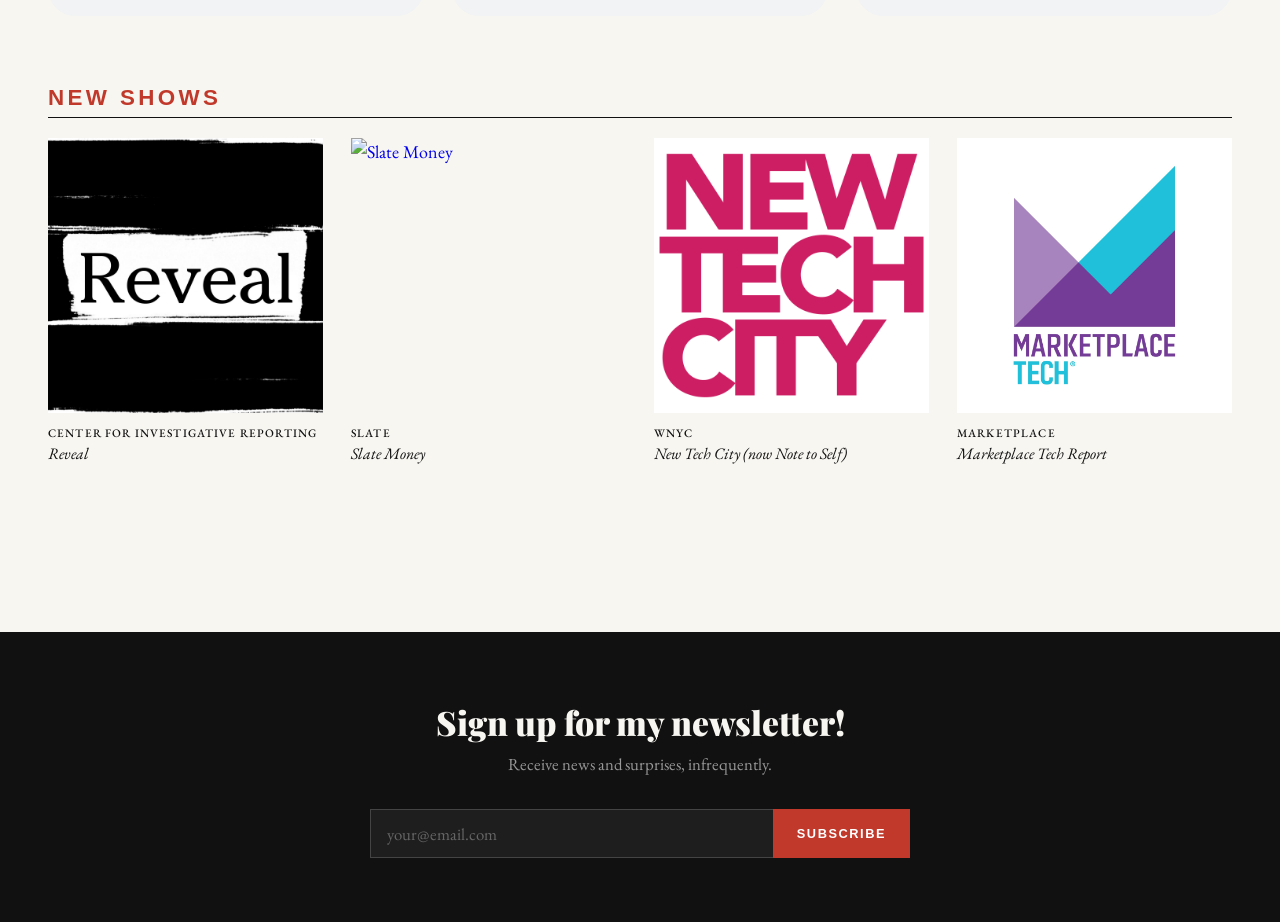
==== commit 98df312f: "Add BBC Witness History piece to Recent carousel on audio page Co-Authored-By: Claude Sonnet 5 <nore" ====
--- a/audio.html
+++ b/audio.html
@@ -44,6 +44,17 @@
           <div class="carousel-track" id="carouselTrack">
 
             <div class="carousel-item">
+              <a href="https://www.bbc.com/audio/play/w3ct9866" target="_blank" class="carousel-img-link">
+                <img src="bbc-carbon-offset.jpg" alt="The First Carbon Offset" class="carousel-img">
+              </a>
+              <div class="item-caption">
+                <span class="caption-pub">BBC's Witness History</span>
+                <span class="caption-title">The First Carbon Offset</span>
+                <span class="caption-role">Reporter, Producer and Sound Designer</span>
+              </div>
+            </div>
+
+            <div class="carousel-item">
               <a href="https://centralpodcast.audio/temporadas/la-ruta-del-sol/" target="_blank" class="carousel-img-link">
                 <img src="https://centralpodcast.audio/wp-content/uploads/2025/12/LRDS_Tile-Episodios-600x599_LRDS_Tile-EP8.jpg" alt="La Ruta del Sol" class="carousel-img">
               </a>
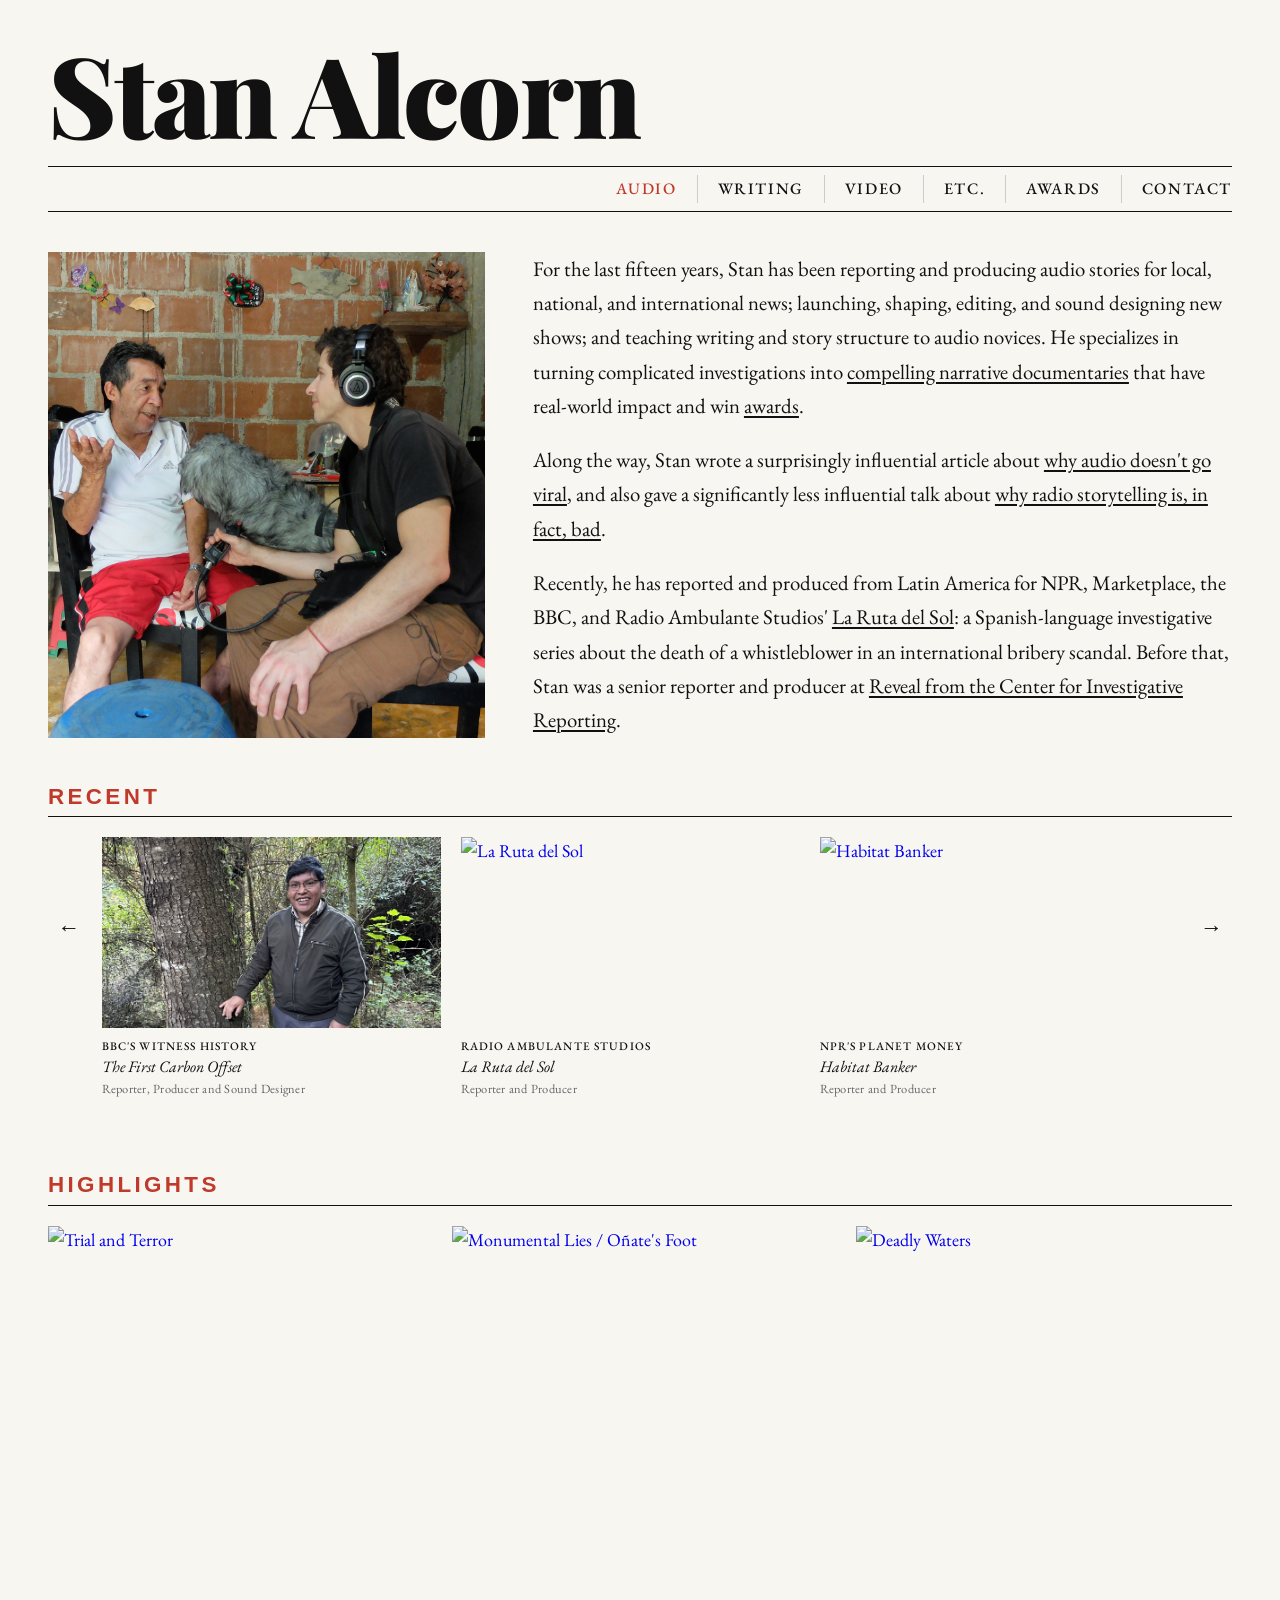
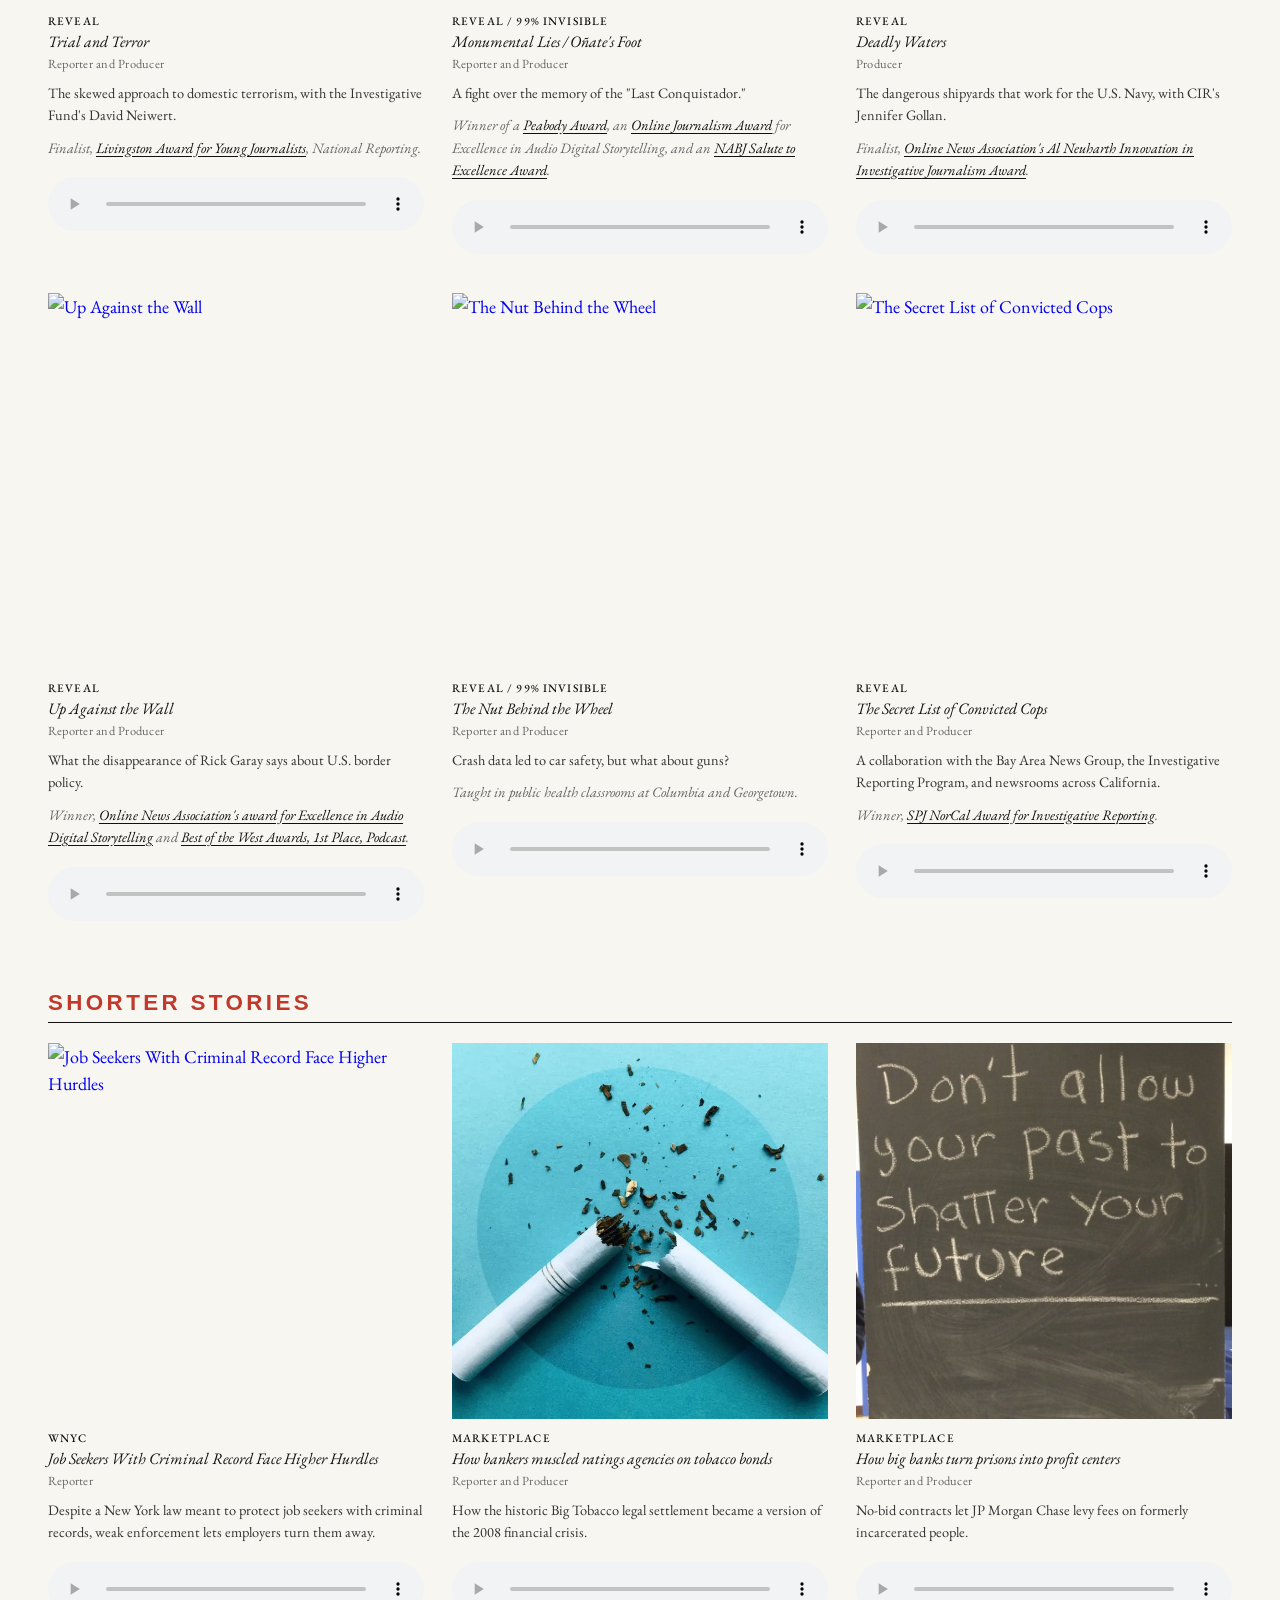
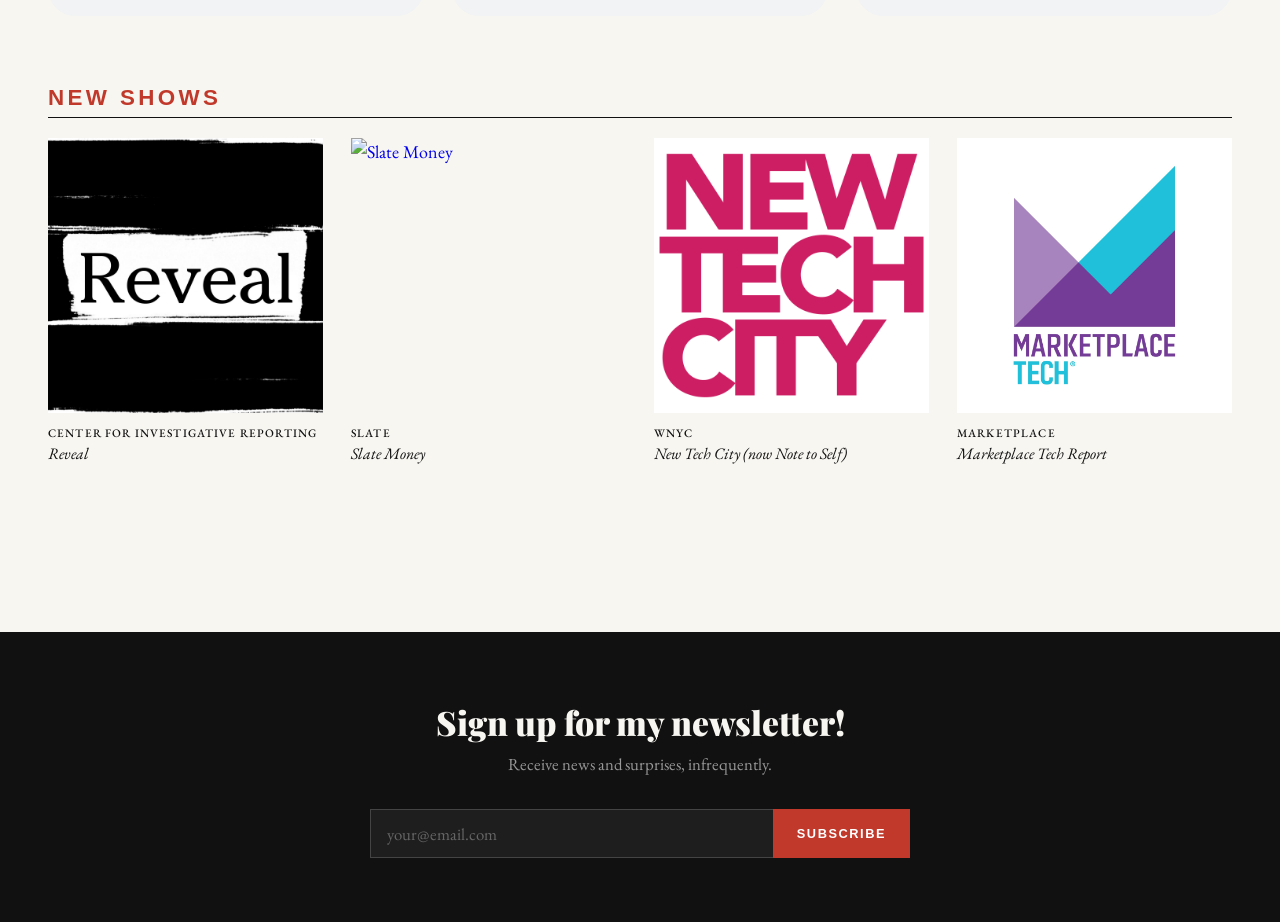
==== commit 211ad8cd: "Link all audio page images to their source stories Co-Authored-By: Claude Sonnet 5 <noreply@anthropi" ====
--- a/audio.html
+++ b/audio.html
@@ -132,7 +132,7 @@
       <div class="grid">
 
         <div class="grid-item">
-          <a href="#" class="grid-img-link">
+          <a href="https://revealnews.org/podcast/trial-and-terror/" target="_blank" class="grid-img-link">
             <img src="https://i0.wp.com/revealnews.org/wp-content/uploads/2017/06/terror_art.jpg?w=1154&ssl=1" alt="Trial and Terror" class="grid-img">
           </a>
           <div class="item-caption">
@@ -148,7 +148,7 @@
         </div>
 
         <div class="grid-item">
-          <a href="#" class="grid-img-link">
+          <a href="https://99percentinvisible.org/episode/onates-foot/" target="_blank" class="grid-img-link">
             <img src="https://99percentinvisible.org/wp-content/uploads/2018/12/photo-of-clay-replica-of-stolen-foot-on-display-at-site-santa-fe-e1543860905906-728x546.jpg" alt="Monumental Lies / Oñate's Foot" class="grid-img">
           </a>
           <div class="item-caption">
@@ -164,7 +164,7 @@
         </div>
 
         <div class="grid-item">
-          <a href="#" class="grid-img-link">
+          <a href="https://revealnews.org/podcast/deadly-waters/" target="_blank" class="grid-img-link">
             <img src="https://i0.wp.com/revealnews.org/wp-content/uploads/2017/02/1-306-Ship-show.jpg?w=3000&ssl=1" alt="Deadly Waters" class="grid-img">
           </a>
           <div class="item-caption">
@@ -180,7 +180,7 @@
         </div>
 
         <div class="grid-item">
-          <a href="#" class="grid-img-link">
+          <a href="https://revealnews.org/podcast/up-against-the-wall/" target="_blank" class="grid-img-link">
             <img src="https://i0.wp.com/revealnews.org/wp-content/uploads/2017/03/wall-epi-art-780x440.png?w=740&ssl=1" alt="Up Against the Wall" class="grid-img">
           </a>
           <div class="item-caption">
@@ -196,7 +196,7 @@
         </div>
 
         <div class="grid-item">
-          <a href="#" class="grid-img-link">
+          <a href="https://99percentinvisible.org/episode/nut-behind-wheel/" target="_blank" class="grid-img-link">
             <img src="https://99percentinvisible.org/wp-content/uploads/2017/12/car-crash-hit.jpg" alt="The Nut Behind the Wheel" class="grid-img">
           </a>
           <div class="item-caption">
@@ -212,7 +212,7 @@
         </div>
 
         <div class="grid-item">
-          <a href="#" class="grid-img-link">
+          <a href="https://revealnews.org/podcast/the-secret-list-of-convicted-cops/" target="_blank" class="grid-img-link">
             <img src="https://i0.wp.com/revealnews.org/wp-content/uploads/2019/10/ConvictedCops.jpg?w=2000&ssl=1" alt="The Secret List of Convicted Cops" class="grid-img">
           </a>
           <div class="item-caption">
@@ -249,7 +249,7 @@
           </audio>
         </div>
         <div class="grid-item">
-          <a href="#" class="grid-img-link">
+          <a href="https://www.marketplace.org/story/2014/12/23/how-bankers-muscled-ratings-agencies-tobacco-bonds" target="_blank" class="grid-img-link">
             <img src="tobacco-square.jpg" alt="How bankers muscled ratings agencies on tobacco bonds" class="grid-img">
           </a>
           <div class="item-caption">
@@ -263,7 +263,7 @@
           </audio>
         </div>
         <div class="grid-item">
-          <a href="#" class="grid-img-link">
+          <a href="https://www.marketplace.org/story/2015/01/28/how-big-banks-turn-prisons-profit-centers" target="_blank" class="grid-img-link">
             <img src="cavaluzzi-square.jpg" alt="How big banks turn prisons into profit centers" class="grid-img">
           </a>
           <div class="item-caption">
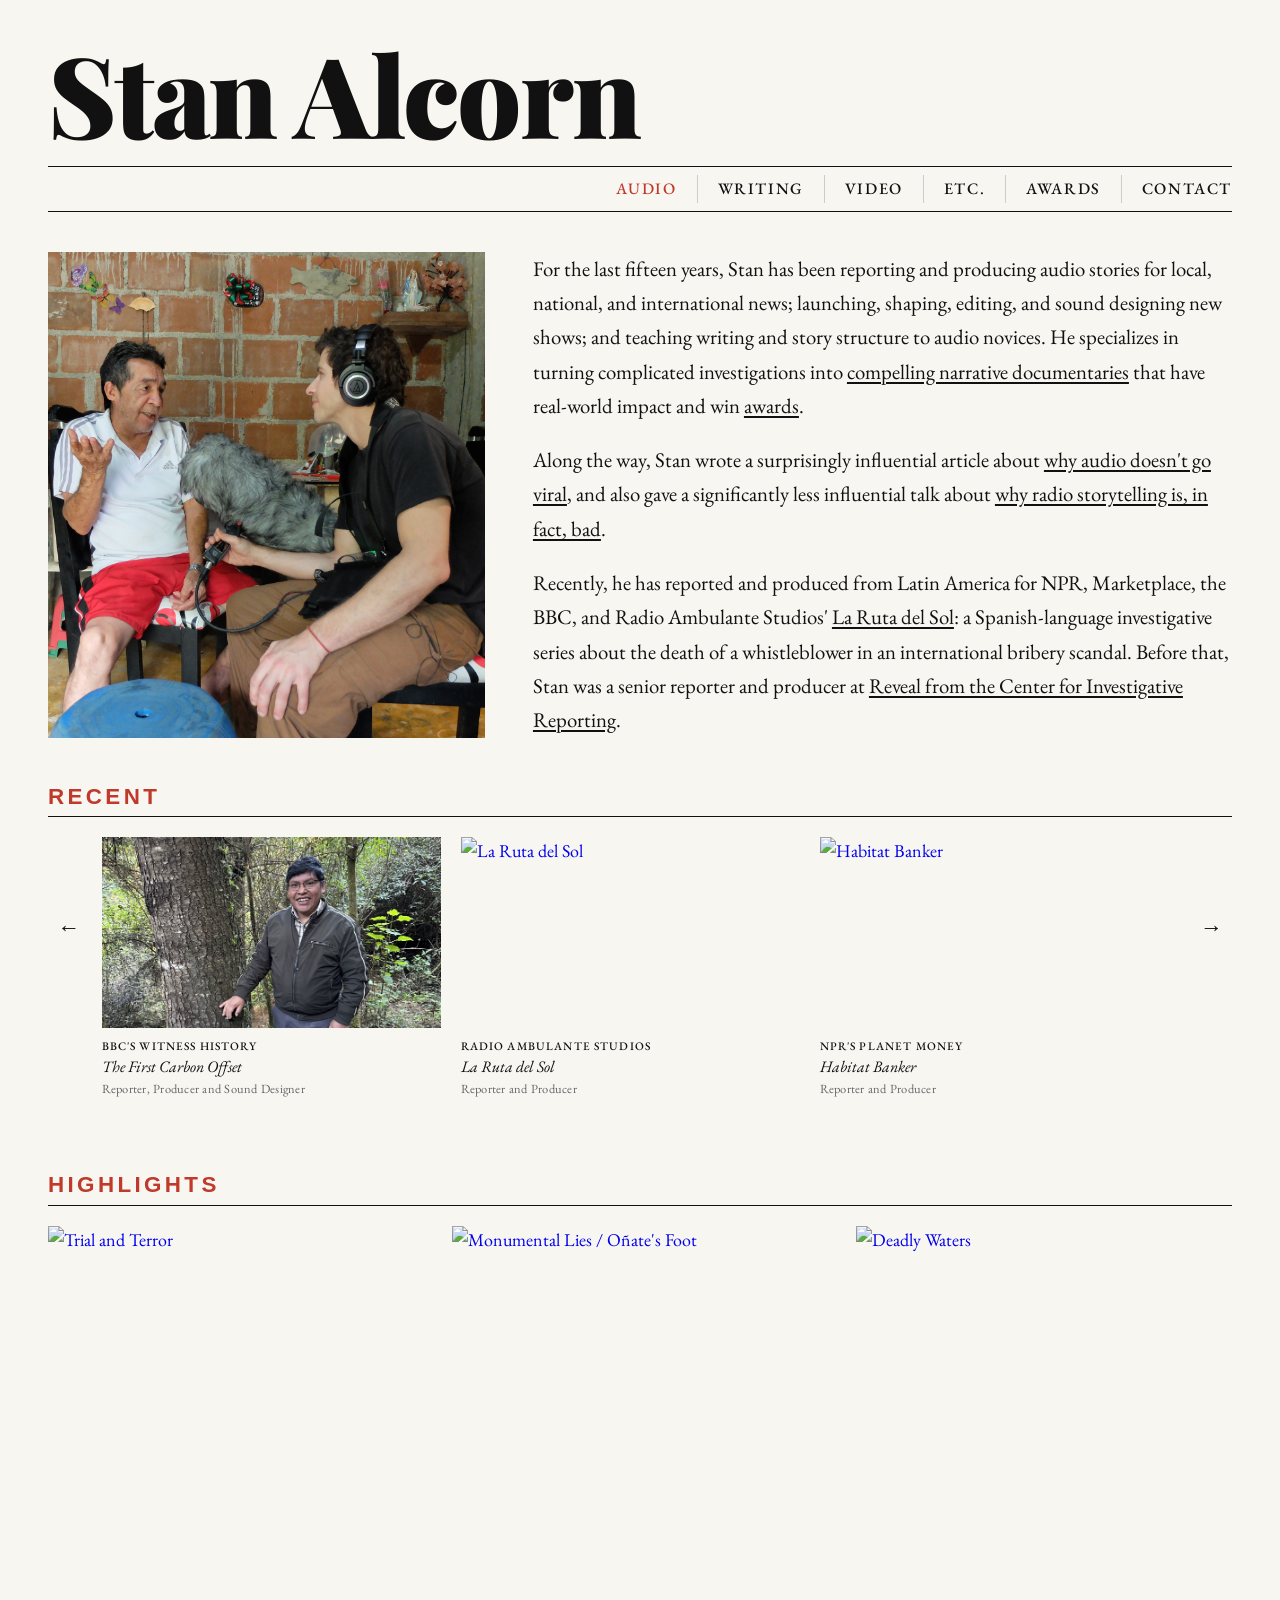
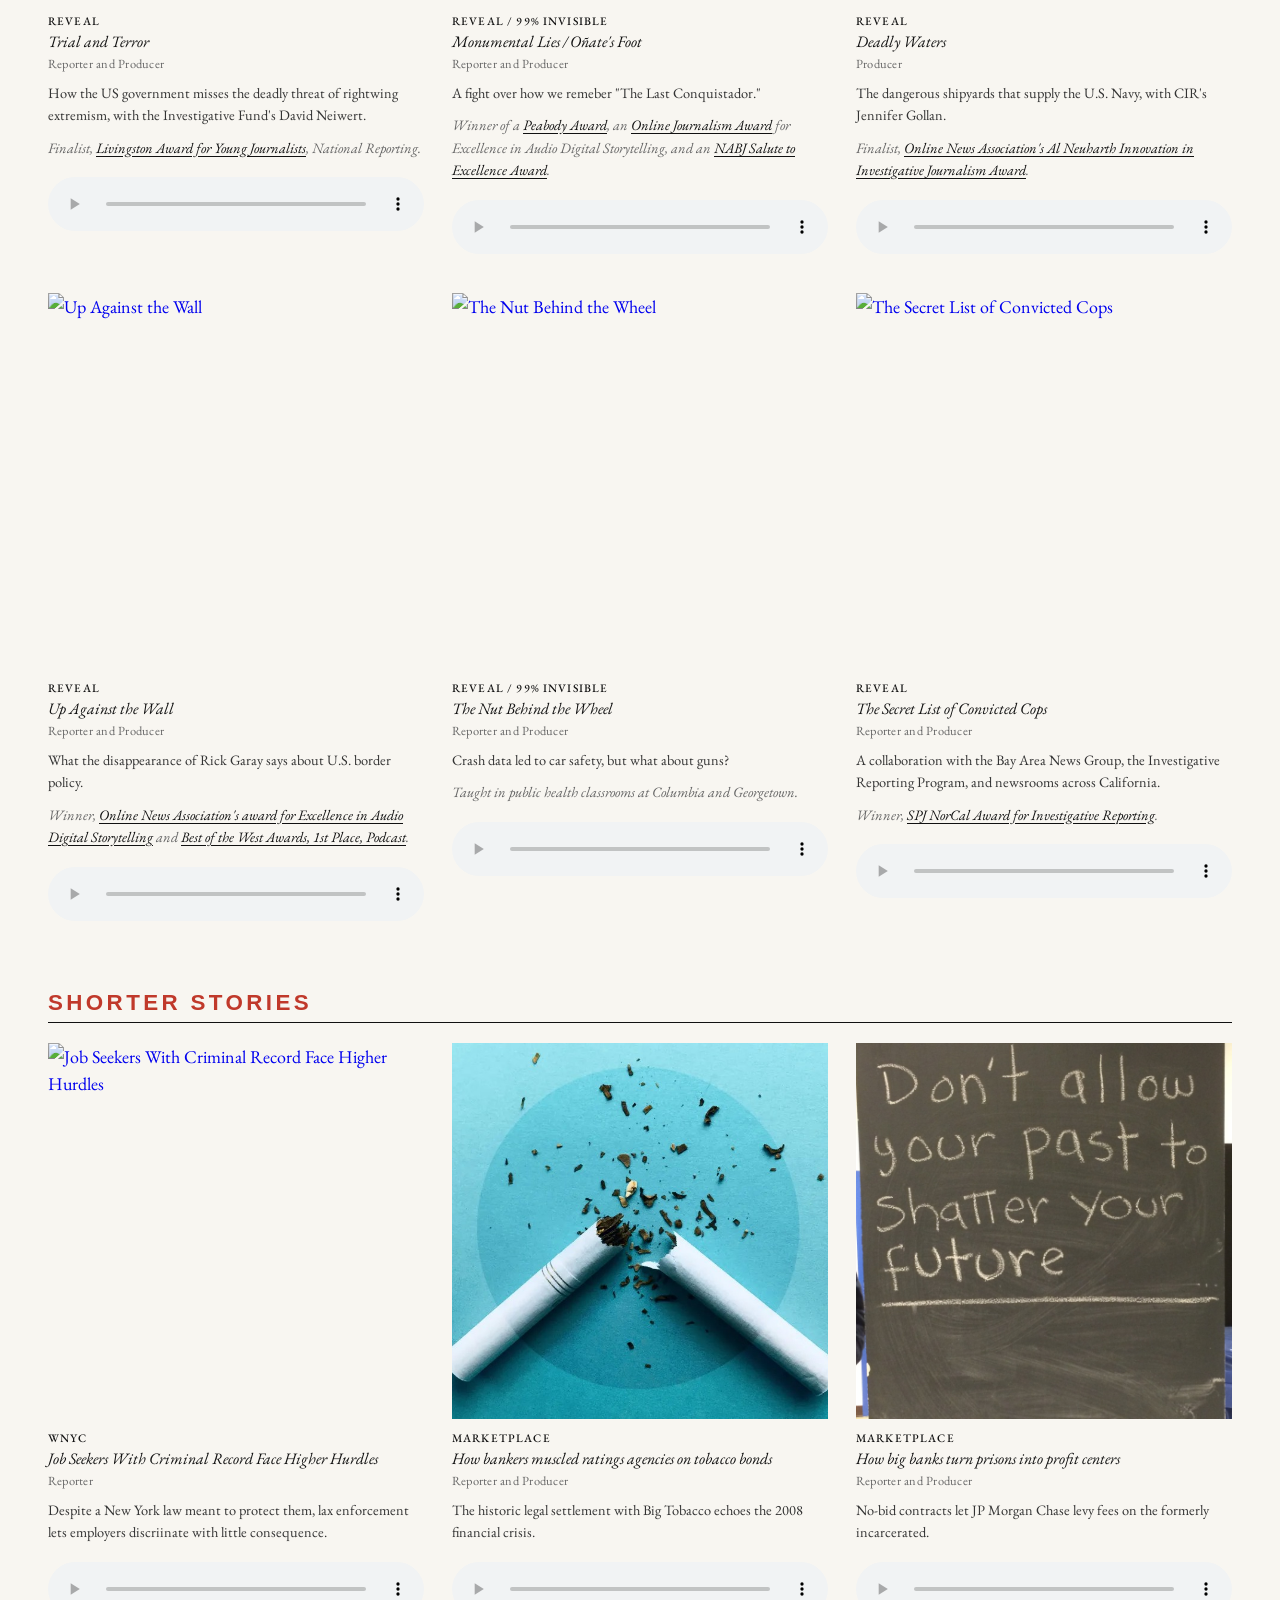
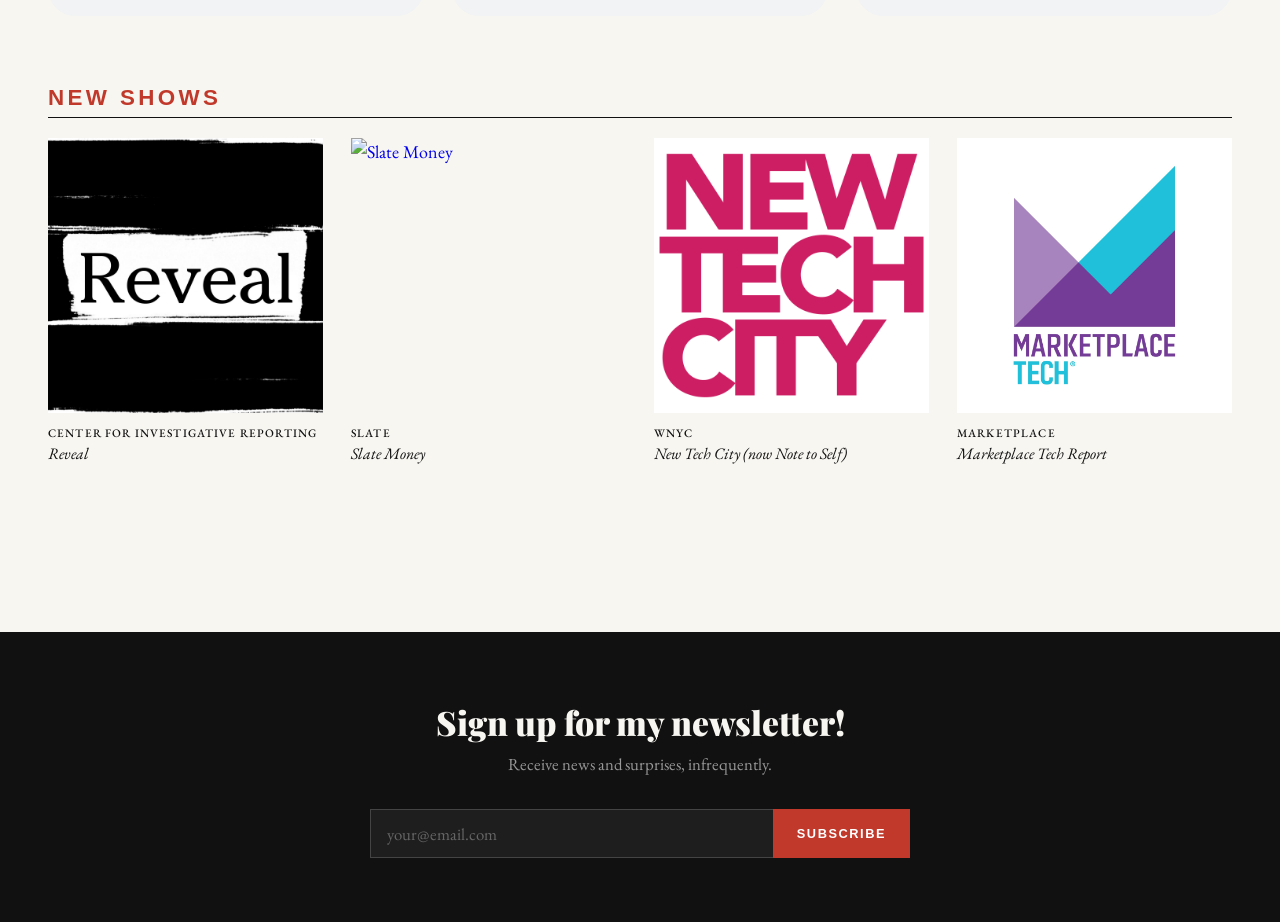
==== commit 0b153b09: "Update audio.html" ====
--- a/audio.html
+++ b/audio.html
@@ -140,7 +140,7 @@
             <span class="caption-title">Trial and Terror</span>
             <span class="caption-role">Reporter and Producer</span>
           </div>
-          <p class="grid-desc">The skewed approach to domestic terrorism, with the Investigative Fund's David Neiwert.</p>
+          <p class="grid-desc">How the US government misses the deadly threat of rightwing extremism, with the Investigative Fund's David Neiwert.</p>
           <p class="grid-desc grid-desc--award">Finalist, <a href="https://wallacehouse.umich.edu/2018-livingston-award-finalists-announced/" target="_blank">Livingston Award for Young Journalists</a>, National Reporting.</p>
           <audio controls style="width:100%; margin-top:0.5rem;">
             <source src="https://dl.dropboxusercontent.com/scl/fi/gu6oueqws1fgady8xbu1m/TrialAndTerror.mp3?rlkey=0chd6vcux8vxhtpodq8sttyrj&dl=1" type="audio/mpeg">
@@ -156,7 +156,7 @@
             <span class="caption-title">Monumental Lies / Oñate's Foot</span>
             <span class="caption-role">Reporter and Producer</span>
           </div>
-          <p class="grid-desc">A fight over the memory of the "Last Conquistador."</p>
+          <p class="grid-desc">A fight over how we remeber "The Last Conquistador."</p>
           <p class="grid-desc grid-desc--award">Winner of a <a href="http://www.peabodyawards.com/award-profile/monumental-lies" target="_blank">Peabody Award</a>, an <a href="https://awards.journalists.org/entries/monumental-lies/" target="_blank">Online Journalism Award</a> for Excellence in Audio Digital Storytelling, and an <a href="https://www.nabj.org/news/465312/2019-STE-Winners-Photojournalism-Podcasts-Magazine-PR--Marketing.htm" target="_blank">NABJ Salute to Excellence Award</a>.</p>
           <audio controls style="width:100%; margin-top:0.5rem;">
             <source src="https://dl.dropboxusercontent.com/scl/fi/mm3scr8vkvdd4abrnhcaq/onates_foot.mp3?rlkey=ye70ofb2m43i8wc5d6iqu68k5&dl=1" type="audio/mpeg">
@@ -172,7 +172,7 @@
             <span class="caption-title">Deadly Waters</span>
             <span class="caption-role">Producer</span>
           </div>
-          <p class="grid-desc">The dangerous shipyards that work for the U.S. Navy, with CIR's Jennifer Gollan.</p>
+          <p class="grid-desc">The dangerous shipyards that supply the U.S. Navy, with CIR's Jennifer Gollan.</p>
           <p class="grid-desc grid-desc--award">Finalist, <a href="https://awards.journalists.org/entries/lax-safety-at-the-shipyards/" target="_blank">Online News Association's Al Neuharth Innovation in Investigative Journalism Award</a>.</p>
           <audio controls style="width:100%; margin-top:0.5rem;">
             <source src="https://dl.dropboxusercontent.com/scl/fi/jwq5e7gsvrv3kneqdux6e/Deadly_Waters.mp3?rlkey=dsjdu504xor0zq5au1j26ogkh&dl=1" type="audio/mpeg">
@@ -243,7 +243,7 @@
             <span class="caption-title">Job Seekers With Criminal Record Face Higher Hurdles</span>
             <span class="caption-role">Reporter</span>
           </div>
-          <p class="grid-desc">Despite a New York law meant to protect job seekers with criminal records, weak enforcement lets employers turn them away.</p>
+          <p class="grid-desc">Despite a New York law meant to protect them, lax enforcement lets employers discriinate with little consequence.</p>
           <audio controls style="width:100%; margin-top:0.5rem;">
             <source src="https://dl.dropboxusercontent.com/scl/fi/n0wfczl2y51ps9tlgc4go/news20130117_discrimination_alcorn.mp3_ywr3ahjkcgo_5cfd5d240fd9e04bf86844883a0cd0f5_7111028.mp3?rlkey=878b4agedp6x3oy7ontk1o1qx&dl=1" type="audio/mpeg">
           </audio>
@@ -257,7 +257,7 @@
             <span class="caption-title">How bankers muscled ratings agencies on tobacco bonds</span>
             <span class="caption-role">Reporter and Producer</span>
           </div>
-          <p class="grid-desc">How the historic Big Tobacco legal settlement became a version of the 2008 financial crisis.</p>
+          <p class="grid-desc">The historic legal settlement with Big Tobacco echoes the 2008 financial crisis.</p>
           <audio controls style="width:100%; margin-top:0.5rem;">
             <source src="https://dl.dropboxusercontent.com/scl/fi/tr8j76zgva9t60zbg498b/mp_20141223_seg_18_64.mp3?rlkey=0g4wh0fcddh0fv5ua8ymx2jgv&dl=1" type="audio/mpeg">
           </audio>
@@ -271,7 +271,7 @@
             <span class="caption-title">How big banks turn prisons into profit centers</span>
             <span class="caption-role">Reporter and Producer</span>
           </div>
-          <p class="grid-desc">No-bid contracts let JP Morgan Chase levy fees on formerly incarcerated people.</p>
+          <p class="grid-desc">No-bid contracts let JP Morgan Chase levy fees on the formerly incarcerated.</p>
           <audio controls style="width:100%; margin-top:0.5rem;">
             <source src="https://dl.dropboxusercontent.com/scl/fi/6n4esvr2vxqlmf717ef2l/mp_20150128_seg_04_64.mp3?rlkey=skd08whr921y1e78u9njmqk48&dl=1" type="audio/mpeg">
           </audio>
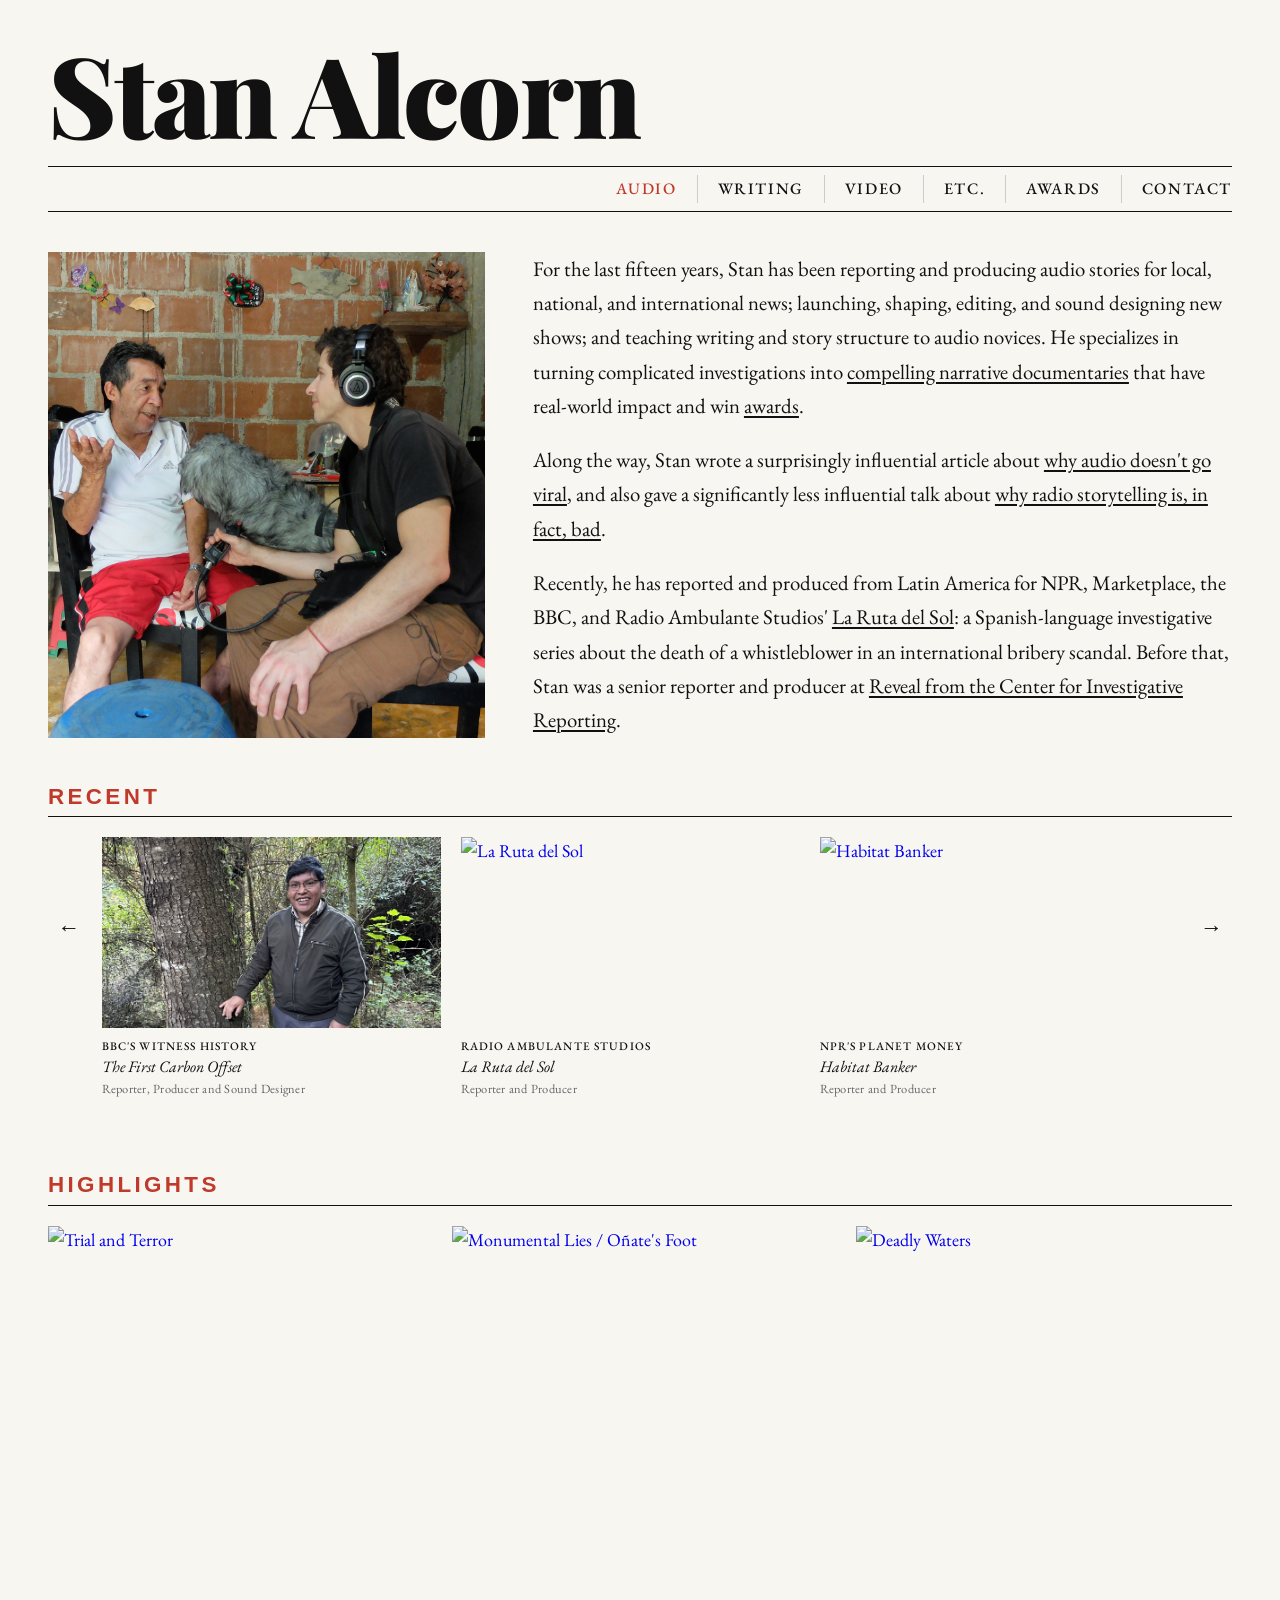
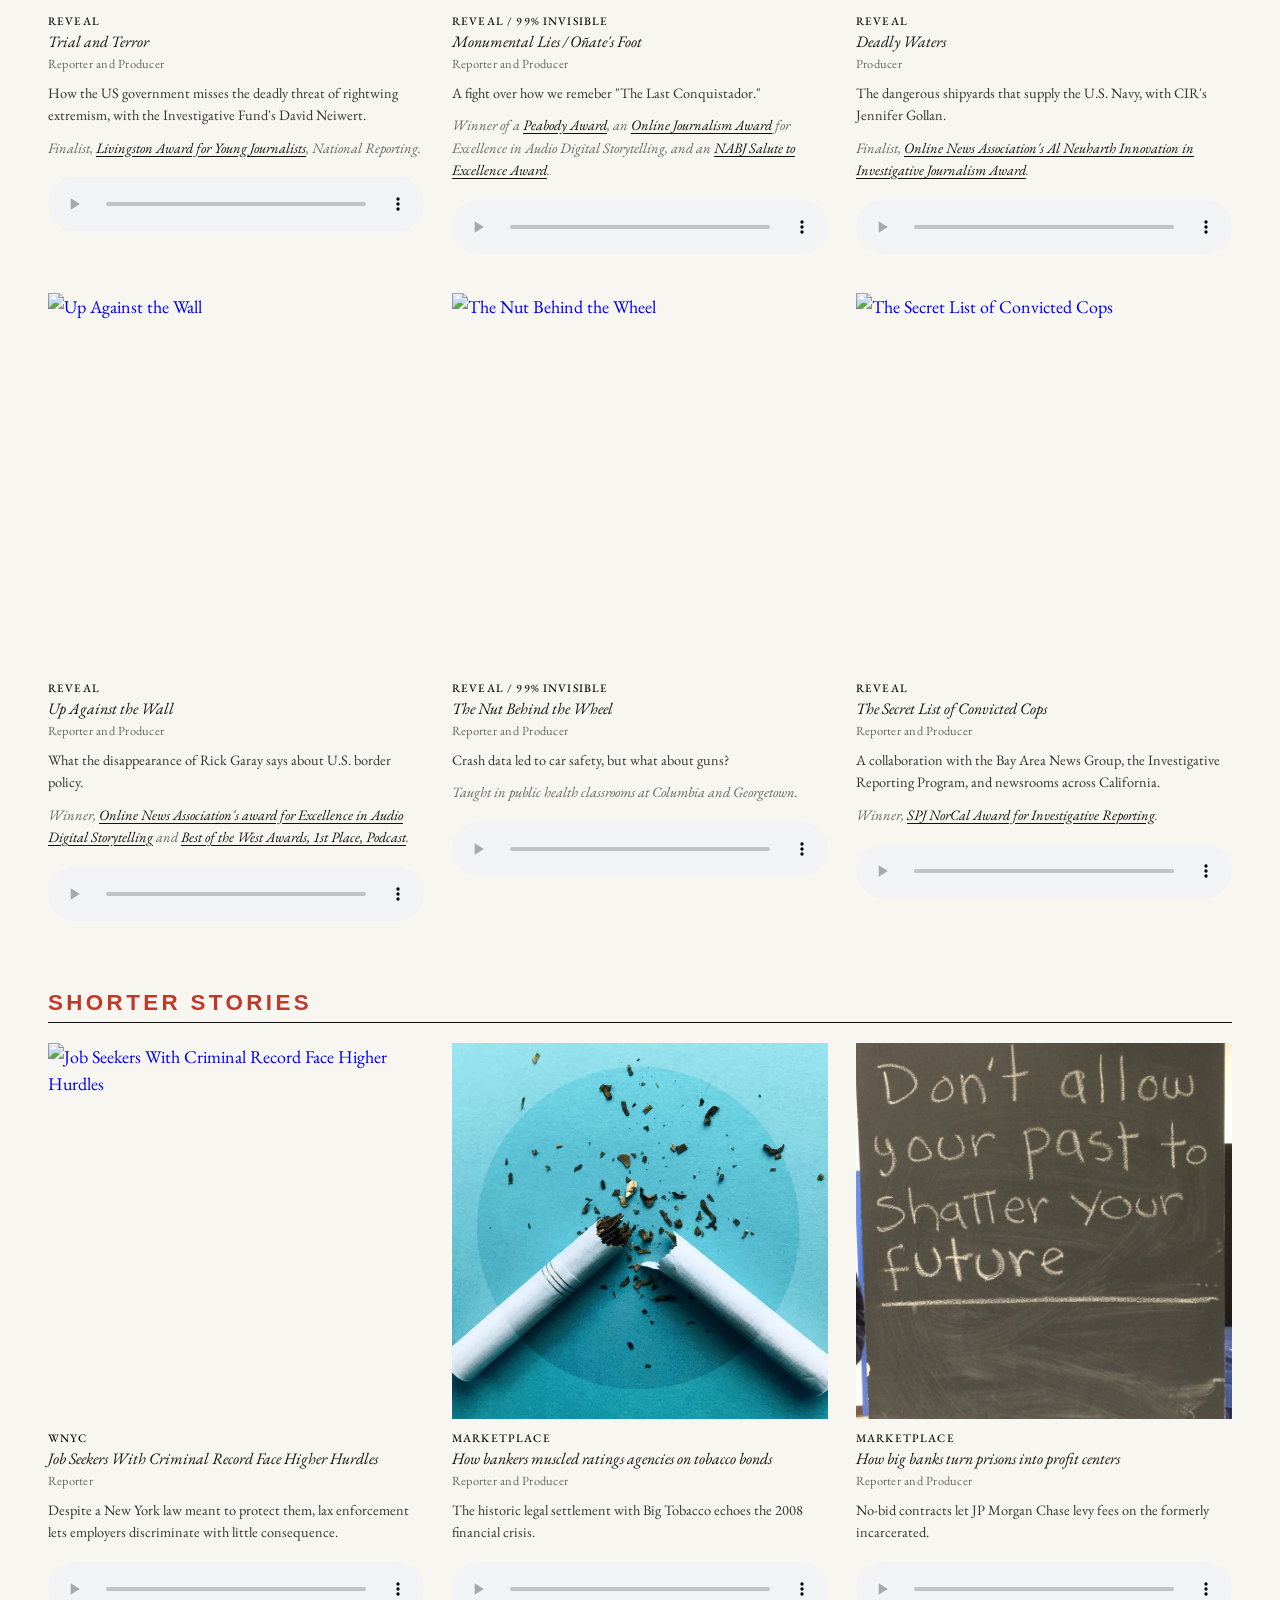
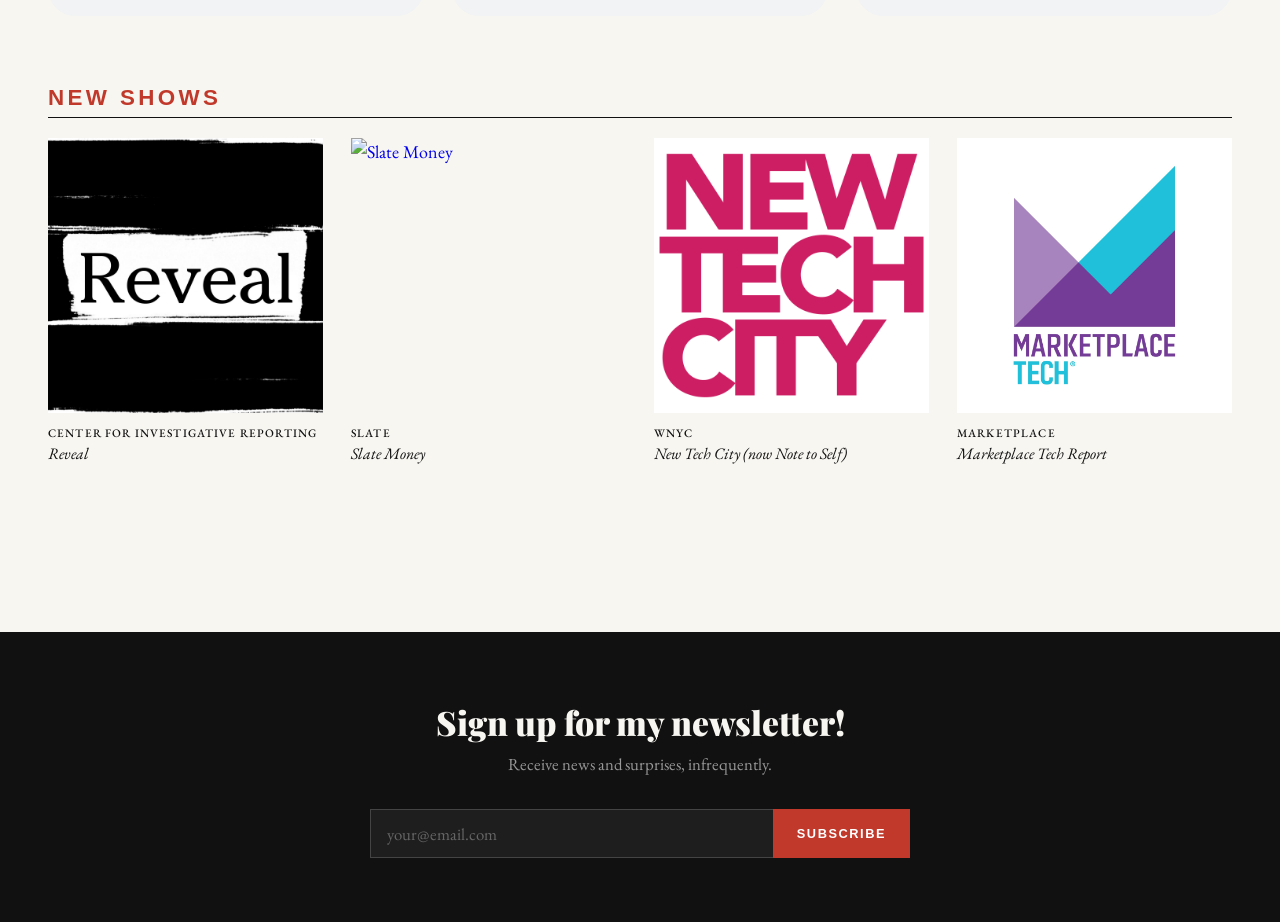
==== commit 6968babc: "Update audio.html" ====
--- a/audio.html
+++ b/audio.html
@@ -243,7 +243,7 @@
             <span class="caption-title">Job Seekers With Criminal Record Face Higher Hurdles</span>
             <span class="caption-role">Reporter</span>
           </div>
-          <p class="grid-desc">Despite a New York law meant to protect them, lax enforcement lets employers discriinate with little consequence.</p>
+          <p class="grid-desc">Despite a New York law meant to protect them, lax enforcement lets employers discriminate with little consequence.</p>
           <audio controls style="width:100%; margin-top:0.5rem;">
             <source src="https://dl.dropboxusercontent.com/scl/fi/n0wfczl2y51ps9tlgc4go/news20130117_discrimination_alcorn.mp3_ywr3ahjkcgo_5cfd5d240fd9e04bf86844883a0cd0f5_7111028.mp3?rlkey=878b4agedp6x3oy7ontk1o1qx&dl=1" type="audio/mpeg">
           </audio>
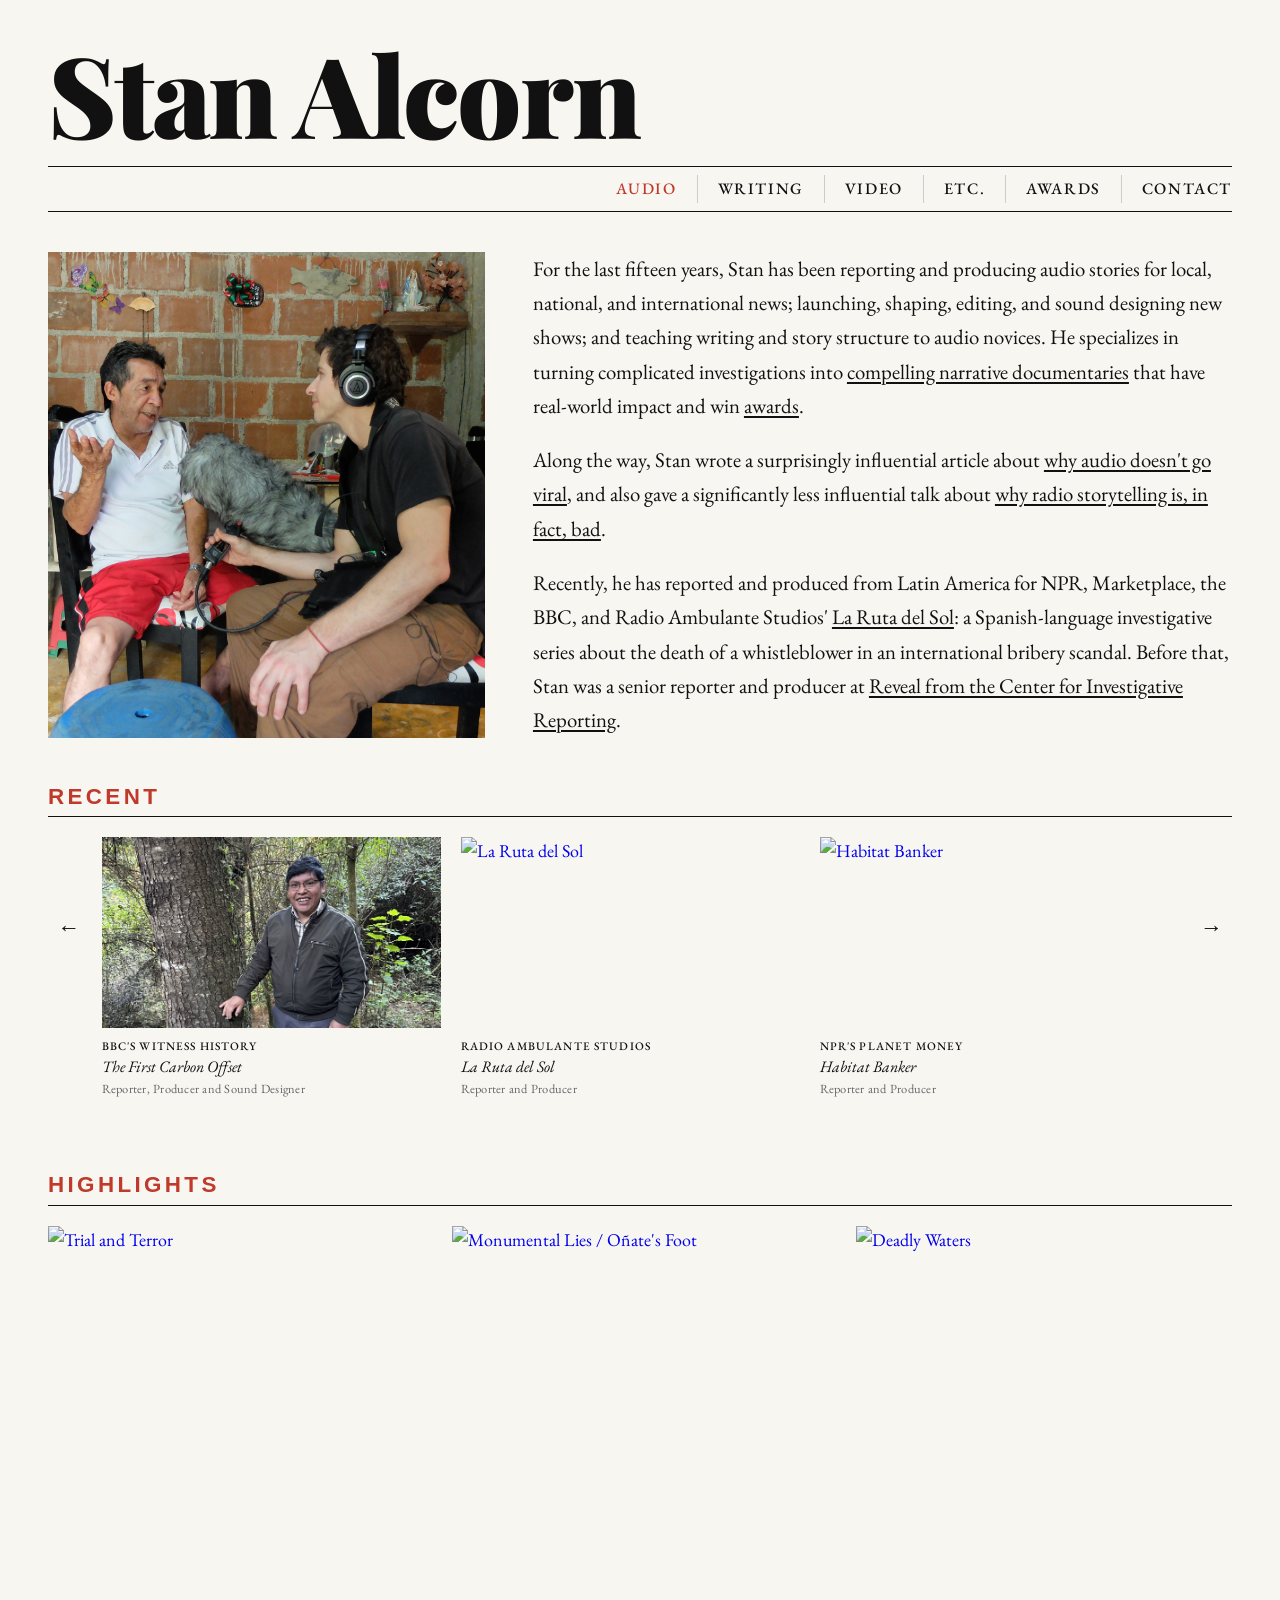
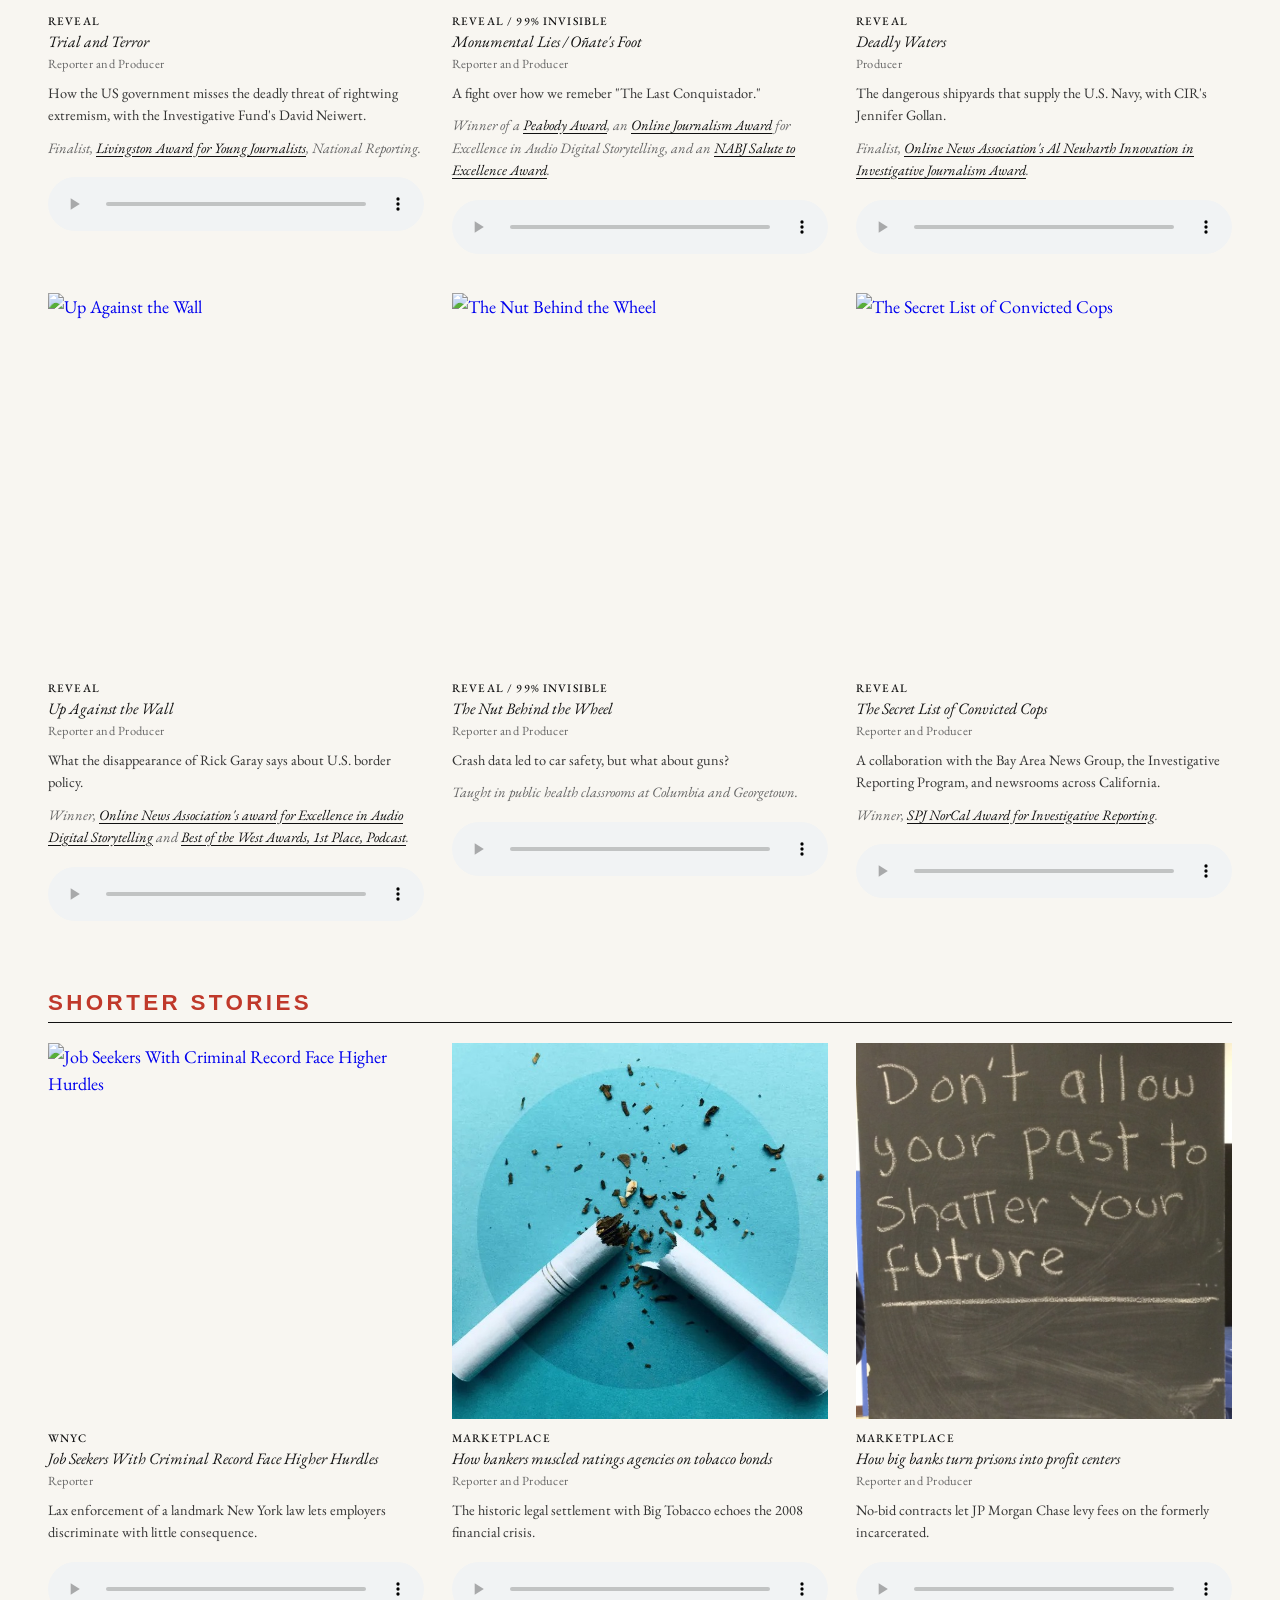
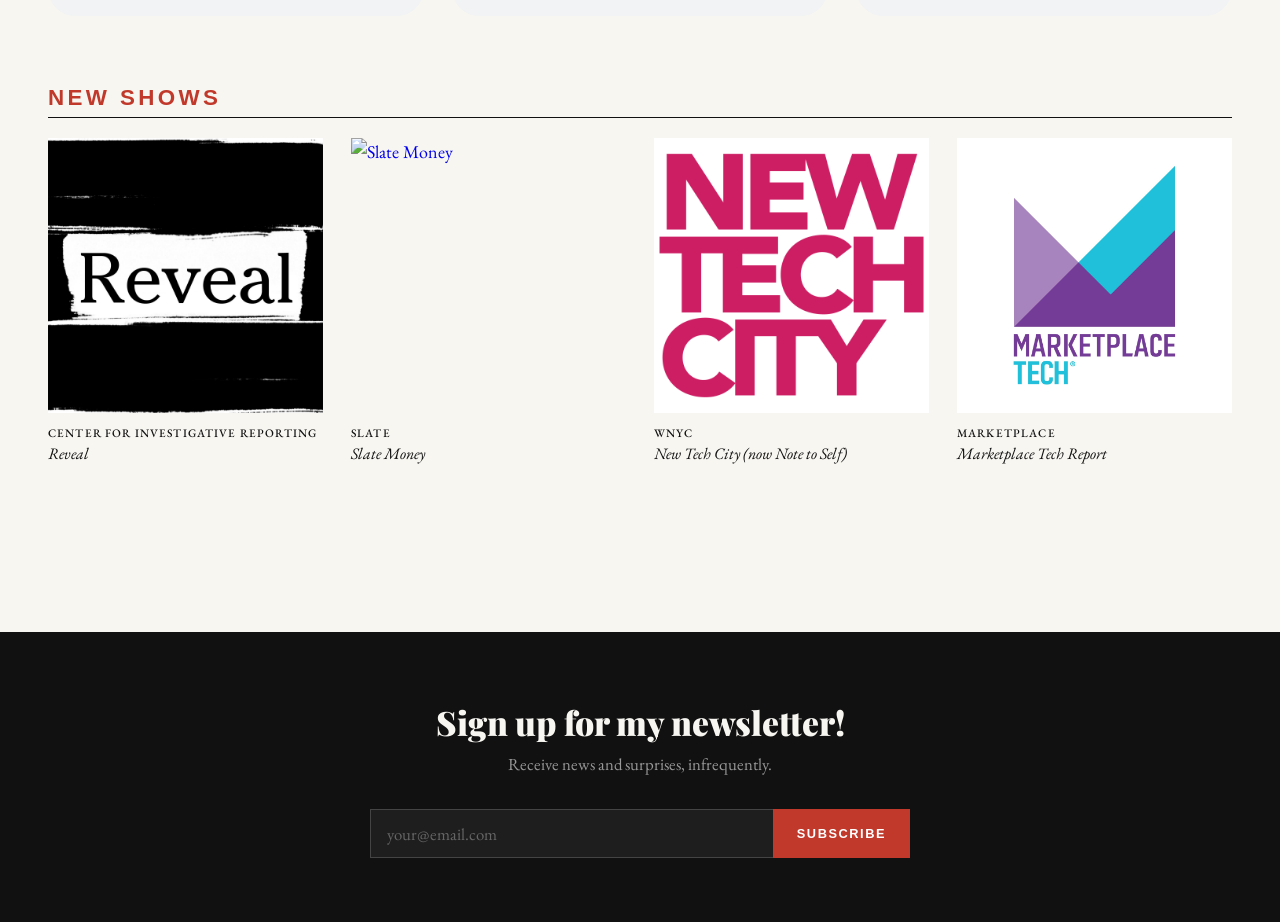
==== commit bf661d33: "Update audio.html" ====
--- a/audio.html
+++ b/audio.html
@@ -243,7 +243,7 @@
             <span class="caption-title">Job Seekers With Criminal Record Face Higher Hurdles</span>
             <span class="caption-role">Reporter</span>
           </div>
-          <p class="grid-desc">Despite a New York law meant to protect them, lax enforcement lets employers discriminate with little consequence.</p>
+          <p class="grid-desc">Lax enforcement of a landmark New York law lets employers discriminate with little consequence.</p>
           <audio controls style="width:100%; margin-top:0.5rem;">
             <source src="https://dl.dropboxusercontent.com/scl/fi/n0wfczl2y51ps9tlgc4go/news20130117_discrimination_alcorn.mp3_ywr3ahjkcgo_5cfd5d240fd9e04bf86844883a0cd0f5_7111028.mp3?rlkey=878b4agedp6x3oy7ontk1o1qx&dl=1" type="audio/mpeg">
           </audio>
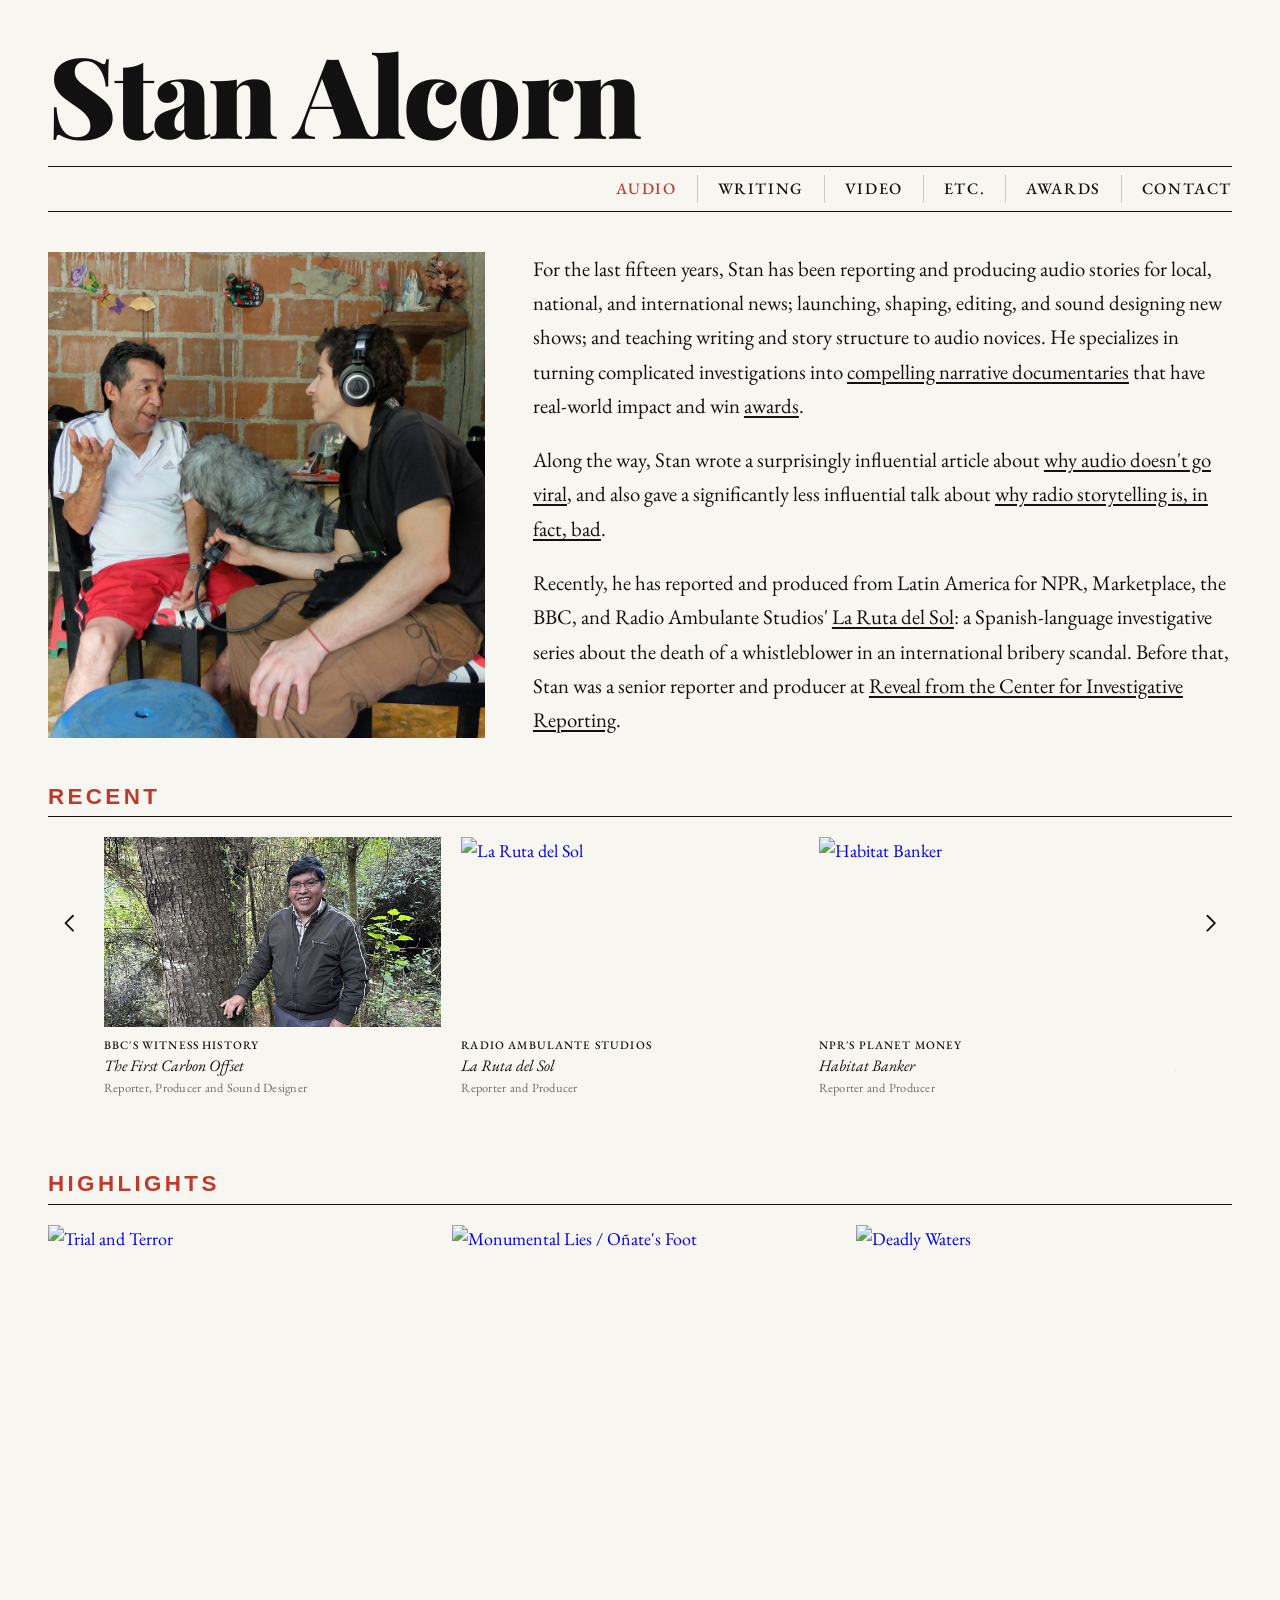
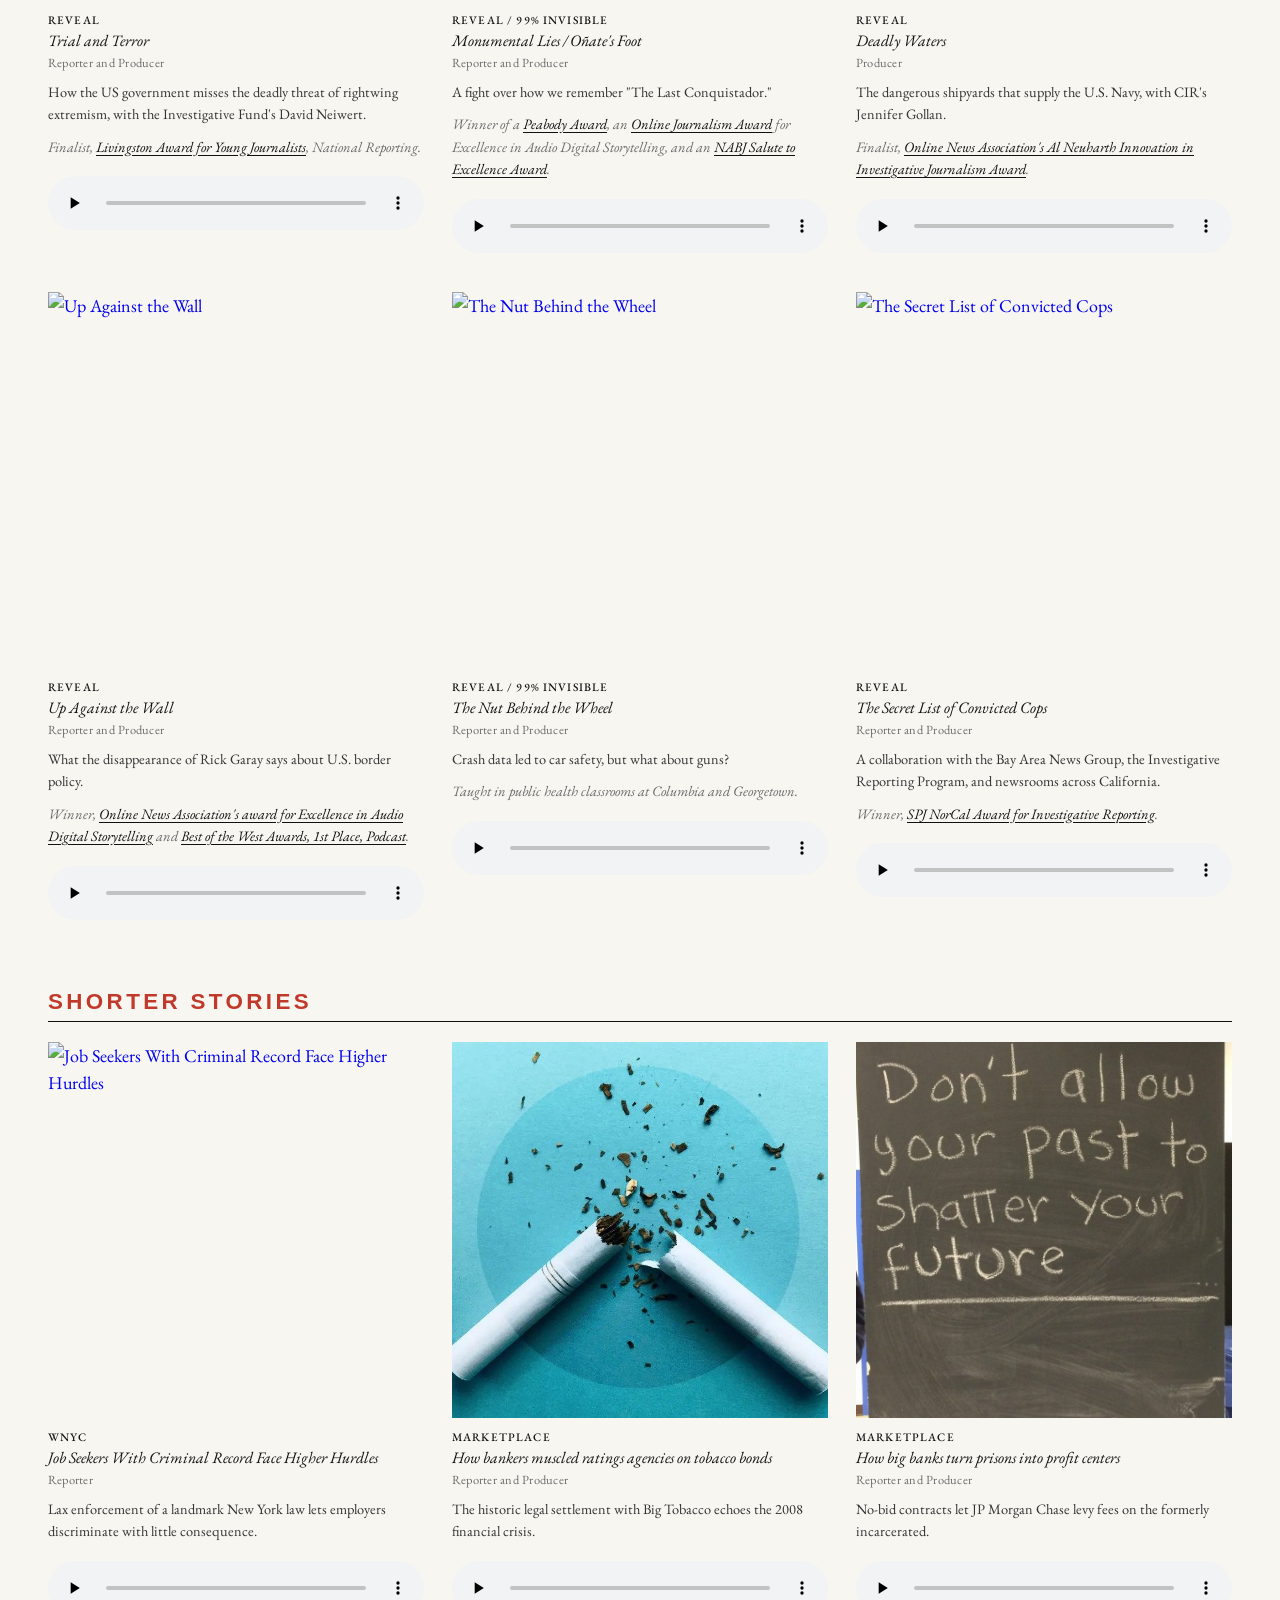
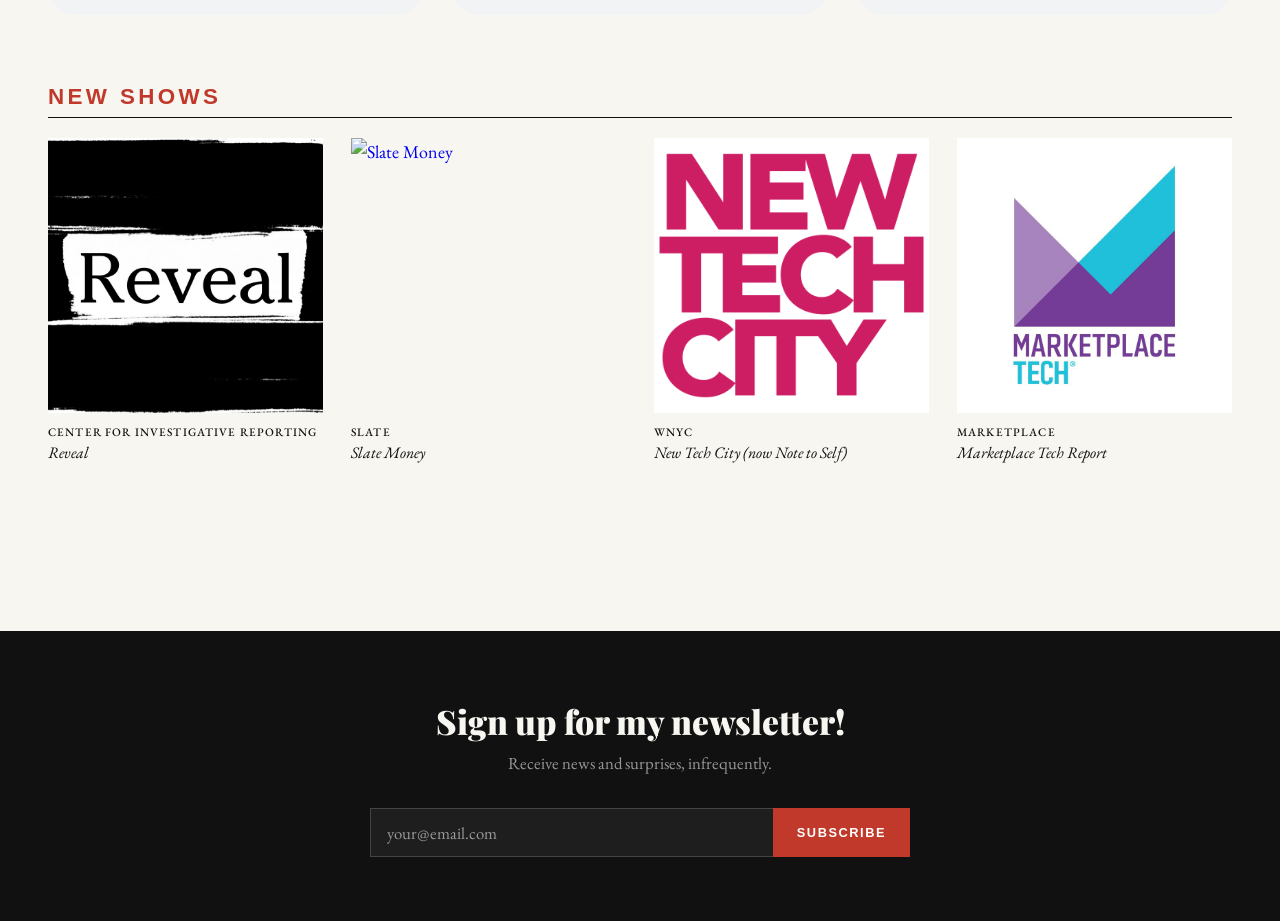
==== commit c03899e7: "Fix broken links, accessibility, image weight and mobile layout Correctness - Repoint three links th" ====
--- a/audio.html
+++ b/audio.html
@@ -4,16 +4,35 @@
   <meta charset="UTF-8">
   <meta name="viewport" content="width=device-width, initial-scale=1.0">
   <title>Audio — Stan Alcorn</title>
+  <meta name="description" content="Award-winning audio stories and narrative documentaries by Stan Alcorn for NPR, Marketplace, the BBC, Reveal, 99% Invisible and Radio Ambulante Studios.">
+  <meta name="author" content="Stan Alcorn">
+  <link rel="canonical" href="https://stanalcorn.com/audio.html">
+
+  <meta property="og:type" content="website">
+  <meta property="og:site_name" content="Stan Alcorn">
+  <meta property="og:title" content="Audio — Stan Alcorn">
+  <meta property="og:description" content="Award-winning audio stories and narrative documentaries by Stan Alcorn for NPR, Marketplace, the BBC, Reveal, 99% Invisible and Radio Ambulante Studios.">
+  <meta property="og:url" content="https://stanalcorn.com/audio.html">
+  <meta property="og:image" content="https://stanalcorn.com/TedPortrait.jpg">
+  <meta name="twitter:card" content="summary">
+
+  <link rel="icon" href="favicon.ico?v=2" sizes="16x16 32x32 48x48">
+  <link rel="apple-touch-icon" href="apple-touch-icon.png?v=2">
+
   <link rel="preconnect" href="https://fonts.googleapis.com">
   <link rel="preconnect" href="https://fonts.gstatic.com" crossorigin>
-  <link href="https://fonts.googleapis.com/css2?family=Playfair+Display:wght@900&family=EB+Garamond:wght@400;500&display=swap" rel="stylesheet">
+  <link rel="preload" as="style" href="https://fonts.googleapis.com/css2?family=Playfair+Display:wght@900&family=EB+Garamond:wght@400;500&display=swap">
+  <link rel="stylesheet" href="https://fonts.googleapis.com/css2?family=Playfair+Display:wght@900&family=EB+Garamond:wght@400;500&display=swap" media="print" onload="this.media='all'">
+  <noscript><link rel="stylesheet" href="https://fonts.googleapis.com/css2?family=Playfair+Display:wght@900&family=EB+Garamond:wght@400;500&display=swap"></noscript>
   <link rel="stylesheet" href="style.css">
 </head>
 <body>
+  <a class="skip-link" href="#main">Skip to content</a>
+
   <header>
-    <h1 class="site-name"><a href="index.html" class="name-link">Stan Alcorn</a></h1>
-    <nav class="main-nav">
-      <a href="audio.html" class="active">Audio</a>
+    <p class="site-name"><a href="index.html" class="name-link">Stan Alcorn</a></p>
+    <nav class="main-nav" aria-label="Main">
+      <a href="audio.html" class="active" aria-current="page">Audio</a>
       <a href="writing.html">Writing</a>
       <a href="video.html">Video</a>
       <a href="etc.html">Etc.</a>
@@ -22,30 +41,35 @@
     </nav>
   </header>
 
-  <main class="audio-page">
+  <main class="audio-page" id="main">
+    <h1 class="visually-hidden">Audio</h1>
 
     <div class="audio-intro-layout">
       <div class="audio-intro-photo">
-        <img src="cropped%20anchicaya%20interview.JPG" alt="Stan Alcorn reporting">
+        <img src="cropped%20anchicaya%20interview.JPG" width="1166" height="1200"
+             alt="Stan Alcorn holding a microphone during an interview in the Anchicayá valley"
+             fetchpriority="high" decoding="async">
       </div>
       <div class="audio-intro">
         <p>For the last fifteen years, Stan has been reporting and producing audio stories for local, national, and international news; launching, shaping, editing, and sound designing new shows; and teaching writing and story structure to audio novices. He specializes in turning complicated investigations into <a href="#highlights">compelling narrative documentaries</a> that have real-world impact and win <a href="awards.html">awards</a>.</p>
-        <p>Along the way, Stan wrote a surprisingly influential article about <a href="http://localhost:3000/why-audio-never-goes-viral.html">why audio doesn't go viral</a>, and also gave a significantly less influential talk about <a href="https://www.thirdcoastfestival.org/feature/2018-provocations">why radio storytelling is, in fact, bad</a>.</p>
-        <p>Recently, he has reported and produced from Latin America for NPR, Marketplace, the BBC, and Radio Ambulante Studios' <a href="https://centralpodcast.audio/temporadas/la-ruta-del-sol/" target="_blank">La Ruta del Sol</a>: a Spanish-language investigative series about the death of a whistleblower in an international bribery scandal. Before that, Stan was a senior reporter and producer at <a href="https://revealnews.org/author/stan-alcorn/" target="_blank">Reveal from the Center for Investigative Reporting</a>.</p>
+        <p>Along the way, Stan wrote a surprisingly influential article about <a href="why-audio-never-goes-viral.html">why audio doesn't go viral</a>, and also gave a significantly less influential talk about <a href="https://www.thirdcoastfestival.org/feature/2018-provocations" target="_blank" rel="noopener">why radio storytelling is, in fact, bad</a>.</p>
+        <p>Recently, he has reported and produced from Latin America for NPR, Marketplace, the BBC, and Radio Ambulante Studios' <a href="https://centralpodcast.audio/temporadas/la-ruta-del-sol/" target="_blank" rel="noopener"><span lang="es">La Ruta del Sol</span></a>: a Spanish-language investigative series about the death of a whistleblower in an international bribery scandal. Before that, Stan was a senior reporter and producer at <a href="https://revealnews.org/author/stan-alcorn/" target="_blank" rel="noopener">Reveal from the Center for Investigative Reporting</a>.</p>
       </div>
     </div>
 
     <!-- RECENT -->
-    <section class="audio-section">
-      <h2 class="section-heading">Recent</h2>
+    <section class="audio-section" aria-labelledby="recent-heading">
+      <h2 class="section-heading" id="recent-heading">Recent</h2>
       <div class="carousel-wrapper">
-        <button class="carousel-btn carousel-btn--prev" aria-label="Previous">&#8592;</button>
+        <button type="button" class="carousel-btn carousel-btn--prev" aria-label="Previous stories" aria-controls="carouselTrack">
+          <svg class="carousel-icon" viewBox="0 0 24 24" aria-hidden="true" focusable="false"><path d="M15 4 7 12l8 8" fill="none" stroke="currentColor" stroke-width="2" stroke-linecap="round" stroke-linejoin="round"/></svg>
+        </button>
         <div class="carousel-viewport">
           <div class="carousel-track" id="carouselTrack">
 
             <div class="carousel-item">
-              <a href="https://www.bbc.com/audio/play/w3ct9866" target="_blank" class="carousel-img-link">
-                <img src="bbc-carbon-offset.jpg" alt="The First Carbon Offset" class="carousel-img">
+              <a href="https://www.bbc.com/audio/play/w3ct9866" target="_blank" class="carousel-img-link" rel="noopener">
+                <img src="bbc-carbon-offset.jpg" alt="The First Carbon Offset" class="carousel-img" width="1200" height="675" loading="lazy" decoding="async">
               </a>
               <div class="item-caption">
                 <span class="caption-pub">BBC's Witness History</span>
@@ -55,19 +79,19 @@
             </div>
 
             <div class="carousel-item">
-              <a href="https://centralpodcast.audio/temporadas/la-ruta-del-sol/" target="_blank" class="carousel-img-link">
-                <img src="https://centralpodcast.audio/wp-content/uploads/2025/12/LRDS_Tile-Episodios-600x599_LRDS_Tile-EP8.jpg" alt="La Ruta del Sol" class="carousel-img">
+              <a href="https://centralpodcast.audio/temporadas/la-ruta-del-sol/" target="_blank" class="carousel-img-link" rel="noopener">
+                <img src="https://centralpodcast.audio/wp-content/uploads/2025/12/LRDS_Tile-Episodios-600x599_LRDS_Tile-EP8.jpg" alt="La Ruta del Sol" lang="es" class="carousel-img" loading="lazy" decoding="async">
               </a>
               <div class="item-caption">
                 <span class="caption-pub">Radio Ambulante Studios</span>
-                <span class="caption-title">La Ruta del Sol</span>
-                <span class="caption-role">Reporter and Producer</span>
-              </div>
-            </div>
-
-            <div class="carousel-item">
-              <a href="https://www.npr.org/2024/12/20/1220579265/biodiversity-credit-spectacled-bear-colombia" target="_blank" class="carousel-img-link">
-                <img src="https://media.npr.org/assets/img/2024/12/20/pm-episode-art-45-_wide-60c4b066c09ab92fce73b5b3a70b7365dcc7ede7.jpg?s=1600&c=85&f=webp" alt="Habitat Banker" class="carousel-img">
+                <span class="caption-title" lang="es">La Ruta del Sol</span>
+                <span class="caption-role">Reporter and Producer</span>
+              </div>
+            </div>
+
+            <div class="carousel-item">
+              <a href="https://www.npr.org/2024/12/20/1220579265/biodiversity-credit-spectacled-bear-colombia" target="_blank" class="carousel-img-link" rel="noopener">
+                <img src="https://media.npr.org/assets/img/2024/12/20/pm-episode-art-45-_wide-60c4b066c09ab92fce73b5b3a70b7365dcc7ede7.jpg?s=1600&c=85&f=webp" alt="Habitat Banker" class="carousel-img" loading="lazy" decoding="async">
               </a>
               <div class="item-caption">
                 <span class="caption-pub">NPR's Planet Money</span>
@@ -77,19 +101,19 @@
             </div>
 
             <div class="carousel-item">
-              <a href="https://open.spotify.com/episode/5cQwOje4NwyuBk4JiKfoyA" target="_blank" class="carousel-img-link">
-                <img src="Deliberante%20cover.png" alt="La Decisión de una Corte sin Casos" class="carousel-img">
+              <a href="https://open.spotify.com/episode/5cQwOje4NwyuBk4JiKfoyA" target="_blank" class="carousel-img-link" rel="noopener">
+                <img src="Deliberante%20cover.jpg" alt="La Decisión de una Corte sin Casos" lang="es" class="carousel-img" loading="lazy" decoding="async">
               </a>
               <div class="item-caption">
                 <span class="caption-pub">Deliberante</span>
-                <span class="caption-title">La Decisión de una Corte sin Casos</span>
+                <span class="caption-title" lang="es">La Decisión de una Corte sin Casos</span>
                 <span class="caption-role">Editor and Sound Designer</span>
               </div>
             </div>
 
             <div class="carousel-item">
-              <a href="https://www.npr.org/2023/06/30/1185313253/poison-dart-frog-black-market-smuggling" target="_blank" class="carousel-img-link">
-                <img src="https://media.npr.org/assets/img/2023/06/30/poison-dart-frog-oophaga-lehmanni-valley-of-achicaya-reserva-la-hacienda-el-placer-dagua-valle-del-cauca-colombia-charlotte-de-beauvoir-7149c71c69c076443a30b291a1de99ebff5206a0.jpg?s=1600&c=85&f=webp" alt="Supply, Demand, Extinction" class="carousel-img">
+              <a href="https://www.npr.org/2023/06/30/1185313253/poison-dart-frog-black-market-smuggling" target="_blank" class="carousel-img-link" rel="noopener">
+                <img src="https://media.npr.org/assets/img/2023/06/30/poison-dart-frog-oophaga-lehmanni-valley-of-achicaya-reserva-la-hacienda-el-placer-dagua-valle-del-cauca-colombia-charlotte-de-beauvoir-7149c71c69c076443a30b291a1de99ebff5206a0.jpg?s=1600&c=85&f=webp" alt="Supply, Demand, Extinction" class="carousel-img" loading="lazy" decoding="async">
               </a>
               <div class="item-caption">
                 <span class="caption-pub">NPR's Planet Money</span>
@@ -99,8 +123,8 @@
             </div>
 
             <div class="carousel-item">
-              <a href="https://www.marketplace.org/story/2023/06/06/is-birding-tourism-in-colombia-finally-ready-to-take-flight" target="_blank" class="carousel-img-link">
-                <img src="https://img.apmcdn.org/10e638fd289a1c2843466134bf1b1c52c761baa0/uncropped/8d81d1-2023-05-andean-motmot-e1683648224202-webp1200.webp" alt="Birding in Colombia" class="carousel-img">
+              <a href="https://www.marketplace.org/story/2023/06/06/is-birding-tourism-in-colombia-finally-ready-to-take-flight" target="_blank" class="carousel-img-link" rel="noopener">
+                <img src="https://img.apmcdn.org/10e638fd289a1c2843466134bf1b1c52c761baa0/uncropped/8d81d1-2023-05-andean-motmot-e1683648224202-webp1200.webp" alt="Birding in Colombia" class="carousel-img" loading="lazy" decoding="async">
               </a>
               <div class="item-caption">
                 <span class="caption-pub">Marketplace</span>
@@ -110,8 +134,8 @@
             </div>
 
             <div class="carousel-item">
-              <a href="https://theworld.org/segments/2025/12/22/rock-climbing-on-the-rise-in-colombia" target="_blank" class="carousel-img-link">
-                <img src="https://theworld.org/_next/image?url=https%3A%2F%2Fmedia.pri.org%2Fs3fs-public%2Fuploads%2F2025%2F12%2FDSCN6256-1024x768.jpg&w=1920&q=75" alt="Rock Climbing in Colombia" class="carousel-img">
+              <a href="https://theworld.org/segments/2025/12/22/rock-climbing-on-the-rise-in-colombia" target="_blank" class="carousel-img-link" rel="noopener">
+                <img src="https://theworld.org/_next/image?url=https%3A%2F%2Fmedia.pri.org%2Fs3fs-public%2Fuploads%2F2025%2F12%2FDSCN6256-1024x768.jpg&w=1920&q=75" alt="Rock Climbing in Colombia" class="carousel-img" loading="lazy" decoding="async">
               </a>
               <div class="item-caption">
                 <span class="caption-pub">The World</span>
@@ -122,18 +146,20 @@
 
           </div>
         </div>
-        <button class="carousel-btn carousel-btn--next" aria-label="Next">&#8594;</button>
+        <button type="button" class="carousel-btn carousel-btn--next" aria-label="Next stories" aria-controls="carouselTrack">
+          <svg class="carousel-icon" viewBox="0 0 24 24" aria-hidden="true" focusable="false"><path d="M9 4l8 8-8 8" fill="none" stroke="currentColor" stroke-width="2" stroke-linecap="round" stroke-linejoin="round"/></svg>
+        </button>
       </div>
     </section>
 
     <!-- HIGHLIGHTS -->
-    <section class="audio-section" id="highlights">
-      <h2 class="section-heading">Highlights</h2>
+    <section class="audio-section" id="highlights" aria-labelledby="highlights-heading">
+      <h2 class="section-heading" id="highlights-heading">Highlights</h2>
       <div class="grid">
 
         <div class="grid-item">
-          <a href="https://revealnews.org/podcast/trial-and-terror/" target="_blank" class="grid-img-link">
-            <img src="https://i0.wp.com/revealnews.org/wp-content/uploads/2017/06/terror_art.jpg?w=1154&ssl=1" alt="Trial and Terror" class="grid-img">
+          <a href="https://revealnews.org/podcast/trial-and-terror/" target="_blank" class="grid-img-link" rel="noopener">
+            <img src="https://i0.wp.com/revealnews.org/wp-content/uploads/2017/06/terror_art.jpg?w=1154&ssl=1" alt="Trial and Terror" class="grid-img" loading="lazy" decoding="async">
           </a>
           <div class="item-caption">
             <span class="caption-pub">Reveal</span>
@@ -141,31 +167,31 @@
             <span class="caption-role">Reporter and Producer</span>
           </div>
           <p class="grid-desc">How the US government misses the deadly threat of rightwing extremism, with the Investigative Fund's David Neiwert.</p>
-          <p class="grid-desc grid-desc--award">Finalist, <a href="https://wallacehouse.umich.edu/2018-livingston-award-finalists-announced/" target="_blank">Livingston Award for Young Journalists</a>, National Reporting.</p>
-          <audio controls style="width:100%; margin-top:0.5rem;">
+          <p class="grid-desc grid-desc--award">Finalist, <a href="https://wallacehouse.umich.edu/2018-livingston-award-finalists-announced/" target="_blank" rel="noopener">Livingston Award for Young Journalists</a>, National Reporting.</p>
+          <audio controls class="story-player" preload="none" aria-label="Listen: Trial and Terror">
             <source src="https://dl.dropboxusercontent.com/scl/fi/gu6oueqws1fgady8xbu1m/TrialAndTerror.mp3?rlkey=0chd6vcux8vxhtpodq8sttyrj&dl=1" type="audio/mpeg">
           </audio>
         </div>
 
         <div class="grid-item">
-          <a href="https://99percentinvisible.org/episode/onates-foot/" target="_blank" class="grid-img-link">
-            <img src="https://99percentinvisible.org/wp-content/uploads/2018/12/photo-of-clay-replica-of-stolen-foot-on-display-at-site-santa-fe-e1543860905906-728x546.jpg" alt="Monumental Lies / Oñate's Foot" class="grid-img">
+          <a href="https://99percentinvisible.org/episode/onates-foot/" target="_blank" class="grid-img-link" rel="noopener">
+            <img src="https://99percentinvisible.org/wp-content/uploads/2018/12/photo-of-clay-replica-of-stolen-foot-on-display-at-site-santa-fe-e1543860905906-728x546.jpg" alt="Monumental Lies / Oñate's Foot" class="grid-img" loading="lazy" decoding="async">
           </a>
           <div class="item-caption">
             <span class="caption-pub">Reveal / 99% Invisible</span>
             <span class="caption-title">Monumental Lies / Oñate's Foot</span>
             <span class="caption-role">Reporter and Producer</span>
           </div>
-          <p class="grid-desc">A fight over how we remeber "The Last Conquistador."</p>
-          <p class="grid-desc grid-desc--award">Winner of a <a href="http://www.peabodyawards.com/award-profile/monumental-lies" target="_blank">Peabody Award</a>, an <a href="https://awards.journalists.org/entries/monumental-lies/" target="_blank">Online Journalism Award</a> for Excellence in Audio Digital Storytelling, and an <a href="https://www.nabj.org/news/465312/2019-STE-Winners-Photojournalism-Podcasts-Magazine-PR--Marketing.htm" target="_blank">NABJ Salute to Excellence Award</a>.</p>
-          <audio controls style="width:100%; margin-top:0.5rem;">
+          <p class="grid-desc">A fight over how we remember "The Last Conquistador."</p>
+          <p class="grid-desc grid-desc--award">Winner of a <a href="https://peabodyawards.com/award-profile/monumental-lies/" target="_blank" rel="noopener">Peabody Award</a>, an <a href="https://awards.journalists.org/entries/monumental-lies/" target="_blank" rel="noopener">Online Journalism Award</a> for Excellence in Audio Digital Storytelling, and an <a href="https://web.archive.org/web/20190824001801/https://www.nabj.org/news/465312/2019-STE-Winners-Photojournalism-Podcasts-Magazine-PR--Marketing.htm" target="_blank" rel="noopener">NABJ Salute to Excellence Award</a>.</p>
+          <audio controls class="story-player" preload="none" aria-label="Listen: Monumental Lies / Oñate's Foot">
             <source src="https://dl.dropboxusercontent.com/scl/fi/mm3scr8vkvdd4abrnhcaq/onates_foot.mp3?rlkey=ye70ofb2m43i8wc5d6iqu68k5&dl=1" type="audio/mpeg">
           </audio>
         </div>
 
         <div class="grid-item">
-          <a href="https://revealnews.org/podcast/deadly-waters/" target="_blank" class="grid-img-link">
-            <img src="https://i0.wp.com/revealnews.org/wp-content/uploads/2017/02/1-306-Ship-show.jpg?w=3000&ssl=1" alt="Deadly Waters" class="grid-img">
+          <a href="https://revealnews.org/podcast/deadly-waters/" target="_blank" class="grid-img-link" rel="noopener">
+            <img src="https://i0.wp.com/revealnews.org/wp-content/uploads/2017/02/1-306-Ship-show.jpg?w=3000&ssl=1" alt="Deadly Waters" class="grid-img" loading="lazy" decoding="async">
           </a>
           <div class="item-caption">
             <span class="caption-pub">Reveal</span>
@@ -173,15 +199,15 @@
             <span class="caption-role">Producer</span>
           </div>
           <p class="grid-desc">The dangerous shipyards that supply the U.S. Navy, with CIR's Jennifer Gollan.</p>
-          <p class="grid-desc grid-desc--award">Finalist, <a href="https://awards.journalists.org/entries/lax-safety-at-the-shipyards/" target="_blank">Online News Association's Al Neuharth Innovation in Investigative Journalism Award</a>.</p>
-          <audio controls style="width:100%; margin-top:0.5rem;">
+          <p class="grid-desc grid-desc--award">Finalist, <a href="https://awards.journalists.org/entries/lax-safety-at-the-shipyards/" target="_blank" rel="noopener">Online News Association's Al Neuharth Innovation in Investigative Journalism Award</a>.</p>
+          <audio controls class="story-player" preload="none" aria-label="Listen: Deadly Waters">
             <source src="https://dl.dropboxusercontent.com/scl/fi/jwq5e7gsvrv3kneqdux6e/Deadly_Waters.mp3?rlkey=dsjdu504xor0zq5au1j26ogkh&dl=1" type="audio/mpeg">
           </audio>
         </div>
 
         <div class="grid-item">
-          <a href="https://revealnews.org/podcast/up-against-the-wall/" target="_blank" class="grid-img-link">
-            <img src="https://i0.wp.com/revealnews.org/wp-content/uploads/2017/03/wall-epi-art-780x440.png?w=740&ssl=1" alt="Up Against the Wall" class="grid-img">
+          <a href="https://revealnews.org/podcast/up-against-the-wall/" target="_blank" class="grid-img-link" rel="noopener">
+            <img src="https://i0.wp.com/revealnews.org/wp-content/uploads/2017/03/wall-epi-art-780x440.png?w=740&ssl=1" alt="Up Against the Wall" class="grid-img" loading="lazy" decoding="async">
           </a>
           <div class="item-caption">
             <span class="caption-pub">Reveal</span>
@@ -189,15 +215,15 @@
             <span class="caption-role">Reporter and Producer</span>
           </div>
           <p class="grid-desc">What the disappearance of Rick Garay says about U.S. border policy.</p>
-          <p class="grid-desc grid-desc--award">Winner, <a href="https://awards.journalists.org/entries/the-wall/" target="_blank">Online News Association's award for Excellence in Audio Digital Storytelling</a> and <a href="https://bestofthewestcontest.org/2018-contest-results/" target="_blank">Best of the West Awards, 1st Place, Podcast</a>.</p>
-          <audio controls style="width:100%; margin-top:0.5rem;">
+          <p class="grid-desc grid-desc--award">Winner, <a href="https://awards.journalists.org/entries/the-wall/" target="_blank" rel="noopener">Online News Association's award for Excellence in Audio Digital Storytelling</a> and <a href="https://bestofthewestcontest.org/2018-contest-results/" target="_blank" rel="noopener">Best of the West Awards, 1st Place, Podcast</a>.</p>
+          <audio controls class="story-player" preload="none" aria-label="Listen: Up Against the Wall">
             <source src="https://dl.dropboxusercontent.com/scl/fi/1sr9mcv6bv9bywvtrmpo0/AgainstTheWall.mp3?rlkey=iuaddb7q1pvqqymntnb4kqlm5&dl=1" type="audio/mpeg">
           </audio>
         </div>
 
         <div class="grid-item">
-          <a href="https://99percentinvisible.org/episode/nut-behind-wheel/" target="_blank" class="grid-img-link">
-            <img src="https://99percentinvisible.org/wp-content/uploads/2017/12/car-crash-hit.jpg" alt="The Nut Behind the Wheel" class="grid-img">
+          <a href="https://99percentinvisible.org/episode/nut-behind-wheel/" target="_blank" class="grid-img-link" rel="noopener">
+            <img src="https://99percentinvisible.org/wp-content/uploads/2017/12/car-crash-hit.jpg" alt="The Nut Behind the Wheel" class="grid-img" loading="lazy" decoding="async">
           </a>
           <div class="item-caption">
             <span class="caption-pub">Reveal / 99% Invisible</span>
@@ -206,14 +232,14 @@
           </div>
           <p class="grid-desc">Crash data led to car safety, but what about guns?</p>
           <p class="grid-desc grid-desc--award">Taught in public health classrooms at Columbia and Georgetown.</p>
-          <audio controls style="width:100%; margin-top:0.5rem;">
+          <audio controls class="story-player" preload="none" aria-label="Listen: The Nut Behind the Wheel">
             <source src="https://dl.dropboxusercontent.com/scl/fi/w9jgmz2wc0uo0tlnwfafi/NutBehindtheWheel.mp3?rlkey=7tjvy8us2821rxxgvgmiu2etz&dl=1" type="audio/mpeg">
           </audio>
         </div>
 
         <div class="grid-item">
-          <a href="https://revealnews.org/podcast/the-secret-list-of-convicted-cops/" target="_blank" class="grid-img-link">
-            <img src="https://i0.wp.com/revealnews.org/wp-content/uploads/2019/10/ConvictedCops.jpg?w=2000&ssl=1" alt="The Secret List of Convicted Cops" class="grid-img">
+          <a href="https://revealnews.org/podcast/the-secret-list-of-convicted-cops/" target="_blank" class="grid-img-link" rel="noopener">
+            <img src="https://i0.wp.com/revealnews.org/wp-content/uploads/2019/10/ConvictedCops.jpg?w=2000&ssl=1" alt="The Secret List of Convicted Cops" class="grid-img" loading="lazy" decoding="async">
           </a>
           <div class="item-caption">
             <span class="caption-pub">Reveal</span>
@@ -221,8 +247,8 @@
             <span class="caption-role">Reporter and Producer</span>
           </div>
           <p class="grid-desc">A collaboration with the Bay Area News Group, the Investigative Reporting Program, and newsrooms across California.</p>
-          <p class="grid-desc grid-desc--award">Winner, <a href="https://journalism.berkeley.edu/irp-wins-investigative-reporting-public-service-award-from-society-of-professional-journalists/" target="_blank">SPJ NorCal Award for Investigative Reporting</a>.</p>
-          <audio controls style="width:100%; margin-top:0.5rem;">
+          <p class="grid-desc grid-desc--award">Winner, <a href="https://journalism.berkeley.edu/irp-wins-investigative-reporting-public-service-award-from-society-of-professional-journalists/" target="_blank" rel="noopener">SPJ NorCal Award for Investigative Reporting</a>.</p>
+          <audio controls class="story-player" preload="none" aria-label="Listen: The Secret List of Convicted Cops">
             <source src="https://dl.dropboxusercontent.com/scl/fi/rnc4giweo6au60juguskr/Alcorn-Reveal-Secret-List-of-Convicted-Cops.mp3?rlkey=vdursqb5zifoxeczoktm2ehss&dl=1" type="audio/mpeg">
           </audio>
         </div>
@@ -231,12 +257,12 @@
     </section>
 
     <!-- SHORTER STORIES -->
-    <section class="audio-section">
-      <h2 class="section-heading">Shorter Stories</h2>
+    <section class="audio-section" aria-labelledby="shorter-heading">
+      <h2 class="section-heading" id="shorter-heading">Shorter Stories</h2>
       <div class="grid">
         <div class="grid-item">
-          <a href="https://wnyc.org/story/262814-blog-job-seekers-with-criminal-record-face-higher-hurdles" target="_blank" class="grid-img-link">
-            <img src="https://media.wnyc.org/i/192/192/c/70/1/jobseekerline.jpg" alt="Job Seekers With Criminal Record Face Higher Hurdles" class="grid-img">
+          <a href="https://wnyc.org/story/262814-blog-job-seekers-with-criminal-record-face-higher-hurdles" target="_blank" class="grid-img-link" rel="noopener">
+            <img src="https://media.wnyc.org/i/192/192/c/70/1/jobseekerline.jpg" alt="Job Seekers With Criminal Record Face Higher Hurdles" class="grid-img" loading="lazy" decoding="async">
           </a>
           <div class="item-caption">
             <span class="caption-pub">WNYC</span>
@@ -244,13 +270,13 @@
             <span class="caption-role">Reporter</span>
           </div>
           <p class="grid-desc">Lax enforcement of a landmark New York law lets employers discriminate with little consequence.</p>
-          <audio controls style="width:100%; margin-top:0.5rem;">
+          <audio controls class="story-player" preload="none" aria-label="Listen: Job Seekers With Criminal Record Face Higher Hurdles">
             <source src="https://dl.dropboxusercontent.com/scl/fi/n0wfczl2y51ps9tlgc4go/news20130117_discrimination_alcorn.mp3_ywr3ahjkcgo_5cfd5d240fd9e04bf86844883a0cd0f5_7111028.mp3?rlkey=878b4agedp6x3oy7ontk1o1qx&dl=1" type="audio/mpeg">
           </audio>
         </div>
         <div class="grid-item">
-          <a href="https://www.marketplace.org/story/2014/12/23/how-bankers-muscled-ratings-agencies-tobacco-bonds" target="_blank" class="grid-img-link">
-            <img src="tobacco-square.jpg" alt="How bankers muscled ratings agencies on tobacco bonds" class="grid-img">
+          <a href="https://www.marketplace.org/story/2014/12/23/how-bankers-muscled-ratings-agencies-tobacco-bonds" target="_blank" class="grid-img-link" rel="noopener">
+            <img src="tobacco-square.jpg" alt="How bankers muscled ratings agencies on tobacco bonds" class="grid-img" width="630" height="630" loading="lazy" decoding="async">
           </a>
           <div class="item-caption">
             <span class="caption-pub">Marketplace</span>
@@ -258,13 +284,13 @@
             <span class="caption-role">Reporter and Producer</span>
           </div>
           <p class="grid-desc">The historic legal settlement with Big Tobacco echoes the 2008 financial crisis.</p>
-          <audio controls style="width:100%; margin-top:0.5rem;">
+          <audio controls class="story-player" preload="none" aria-label="Listen: How bankers muscled ratings agencies on tobacco bonds">
             <source src="https://dl.dropboxusercontent.com/scl/fi/tr8j76zgva9t60zbg498b/mp_20141223_seg_18_64.mp3?rlkey=0g4wh0fcddh0fv5ua8ymx2jgv&dl=1" type="audio/mpeg">
           </audio>
         </div>
         <div class="grid-item">
-          <a href="https://www.marketplace.org/story/2015/01/28/how-big-banks-turn-prisons-profit-centers" target="_blank" class="grid-img-link">
-            <img src="cavaluzzi-square.jpg" alt="How big banks turn prisons into profit centers" class="grid-img">
+          <a href="https://www.marketplace.org/story/2015/01/28/how-big-banks-turn-prisons-profit-centers" target="_blank" class="grid-img-link" rel="noopener">
+            <img src="cavaluzzi-square.jpg" alt="How big banks turn prisons into profit centers" class="grid-img" width="800" height="800" loading="lazy" decoding="async">
           </a>
           <div class="item-caption">
             <span class="caption-pub">Marketplace</span>
@@ -272,7 +298,7 @@
             <span class="caption-role">Reporter and Producer</span>
           </div>
           <p class="grid-desc">No-bid contracts let JP Morgan Chase levy fees on the formerly incarcerated.</p>
-          <audio controls style="width:100%; margin-top:0.5rem;">
+          <audio controls class="story-player" preload="none" aria-label="Listen: How big banks turn prisons into profit centers">
             <source src="https://dl.dropboxusercontent.com/scl/fi/6n4esvr2vxqlmf717ef2l/mp_20150128_seg_04_64.mp3?rlkey=skd08whr921y1e78u9njmqk48&dl=1" type="audio/mpeg">
           </audio>
         </div>
@@ -280,12 +306,12 @@
     </section>
 
     <!-- NEW SHOWS -->
-    <section class="audio-section">
-      <h2 class="section-heading">New Shows</h2>
+    <section class="audio-section" aria-labelledby="new-shows-heading">
+      <h2 class="section-heading" id="new-shows-heading">New Shows</h2>
       <div class="grid grid--4col">
         <div class="grid-item">
-          <a href="https://revealnews.org/podcast/" target="_blank" class="grid-img-link">
-            <img src="reveal1400s.jpg" alt="Reveal" class="grid-img">
+          <a href="https://revealnews.org/podcast/" target="_blank" class="grid-img-link" rel="noopener">
+            <img src="reveal1400s.jpg" alt="Reveal" class="grid-img" width="800" height="800" loading="lazy" decoding="async">
           </a>
           <div class="item-caption">
             <span class="caption-pub">Center for Investigative Reporting</span>
@@ -293,8 +319,8 @@
           </div>
         </div>
         <div class="grid-item">
-          <a href="https://slate.com/podcasts/slate-money" target="_blank" class="grid-img-link">
-            <img src="slate_money_high.jpg" alt="Slate Money" class="grid-img">
+          <a href="https://slate.com/podcasts/slate-money" target="_blank" class="grid-img-link" rel="noopener">
+            <img src="slate_money_high.jpg" alt="Slate Money" class="grid-img" width="800" height="800" loading="lazy" decoding="async">
           </a>
           <div class="item-caption">
             <span class="caption-pub">Slate</span>
@@ -302,8 +328,8 @@
           </div>
         </div>
         <div class="grid-item">
-          <a href="https://www.wnycstudios.org/podcasts/notetoself" target="_blank" class="grid-img-link">
-            <img src="new-tech-city-podcast.png" alt="New Tech City" class="grid-img">
+          <a href="https://www.wnycstudios.org/podcasts/notetoself" target="_blank" class="grid-img-link" rel="noopener">
+            <img src="new-tech-city-podcast.png" alt="New Tech City" class="grid-img" width="1400" height="1400" loading="lazy" decoding="async">
           </a>
           <div class="item-caption">
             <span class="caption-pub">WNYC</span>
@@ -311,8 +337,8 @@
           </div>
         </div>
         <div class="grid-item">
-          <a href="https://www.marketplace.org/shows/marketplace-tech" target="_blank" class="grid-img-link">
-            <img src="834af0-20250303-marketplace-tech-2000.jpg" alt="Marketplace Tech Report" class="grid-img">
+          <a href="https://www.marketplace.org/shows/marketplace-tech" target="_blank" class="grid-img-link" rel="noopener">
+            <img src="834af0-20250303-marketplace-tech-2000.jpg" alt="Marketplace Tech Report" class="grid-img" width="800" height="800" loading="lazy" decoding="async">
           </a>
           <div class="item-caption">
             <span class="caption-pub">Marketplace</span>
@@ -324,7 +350,7 @@
 
   </main>
 
-  <script src="carousel.js"></script>
+  <script src="carousel.js" defer></script>
 
 <footer class="site-footer">
   <div class="footer-inner">
@@ -332,13 +358,15 @@
     <p class="footer-sub">Receive news and surprises, infrequently.</p>
     <form class="subscribe-form" id="subscribeForm">
       <div class="subscribe-row">
-        <input type="email" id="subscribeEmail" placeholder="your@email.com" required class="subscribe-input">
+        <label class="visually-hidden" for="subscribeEmail">Email address</label>
+        <input type="email" id="subscribeEmail" name="email" autocomplete="email"
+               placeholder="your@email.com" required class="subscribe-input">
         <button type="submit" class="subscribe-btn">Subscribe</button>
       </div>
-      <p class="subscribe-msg" id="subscribeMsg" hidden></p>
+      <p class="subscribe-msg" id="subscribeMsg" role="status" hidden></p>
     </form>
   </div>
 </footer>
-<script src="subscribe.js"></script>
+<script src="forms.js" defer></script>
 </body>
 </html>
--- a/style.css
+++ b/style.css
@@ -8,10 +8,12 @@
   --black: #111111;
   --white: #f8f6f1;
   --rule: #cccccc;
-}
-
-html, body {
-  height: 100%;
+  --accent: #c0392b;
+  --accent-dark: #a93226;
+  /* Lightest grey that still clears WCAG AA (4.5:1) on --white and on the
+     article's yellow zone. Anything lighter fails the contrast checker. */
+  --muted: #6b6b6b;
+  --body-dim: #333333;
 }
 
 body {
@@ -20,6 +22,58 @@
   font-family: 'EB Garamond', Georgia, serif;
   font-size: 18px;
   line-height: 1.5;
+}
+
+/* ── Accessibility helpers ── */
+
+.visually-hidden {
+  position: absolute;
+  width: 1px;
+  height: 1px;
+  margin: -1px;
+  padding: 0;
+  overflow: hidden;
+  clip: rect(0 0 0 0);
+  clip-path: inset(50%);
+  white-space: nowrap;
+  border: 0;
+}
+
+.skip-link {
+  position: absolute;
+  top: 0;
+  left: 0;
+  z-index: 100;
+  transform: translateY(-150%);
+  background: var(--black);
+  color: var(--white);
+  padding: 0.75rem 1.25rem;
+  font-family: -apple-system, BlinkMacSystemFont, 'Helvetica Neue', Arial, sans-serif;
+  font-size: 0.85rem;
+  letter-spacing: 0.08em;
+  text-transform: uppercase;
+  text-decoration: none;
+  transition: transform 0.15s ease;
+}
+
+.skip-link:focus {
+  transform: translateY(0);
+}
+
+/* One visible focus ring for every interactive element. Individual components
+   below must not set `outline: none` — that leaves keyboard users stranded. */
+:focus-visible {
+  outline: 3px solid var(--accent);
+  outline-offset: 2px;
+}
+
+@media (prefers-reduced-motion: reduce) {
+  *, *::before, *::after {
+    animation-duration: 0.01ms !important;
+    animation-iteration-count: 1 !important;
+    transition-duration: 0.01ms !important;
+    scroll-behavior: auto !important;
+  }
 }
 
 /* ── Header ── */
@@ -41,7 +95,7 @@
 .name-link {
   color: inherit;
   text-decoration: none;
-  transition: color 0.15s ease;
+  transition: color 0.15s ease, opacity 0.15s ease;
 }
 
 .name-link:hover {
@@ -50,7 +104,7 @@
 }
 
 .name-link.active {
-  color: #c0392b;
+  color: var(--accent);
   opacity: 1;
 }
 
@@ -91,7 +145,7 @@
 }
 
 .main-nav a.active {
-  color: #c0392b;
+  color: var(--accent);
   opacity: 1;
 }
 
@@ -107,6 +161,7 @@
 
 .home-photo .portrait {
   width: 100%;
+  height: auto;
   display: block;
   object-fit: cover;
 }
@@ -125,7 +180,7 @@
   margin-bottom: 0;
 }
 
-/* ── Audio page ── */
+/* ── Section pages (audio, writing, video, etc.) ── */
 
 .audio-page {
   padding: 2.5rem 3rem;
@@ -143,6 +198,7 @@
   position: relative;
   align-self: stretch;
   overflow: hidden;
+  min-height: 202px;
 }
 
 .audio-intro-photo img {
@@ -156,17 +212,9 @@
   display: block;
 }
 
-.audio-intro-photo--natural {
-  position: static;
-  overflow: visible;
-  align-self: start;
-}
-
-.audio-intro-photo--natural img {
-  position: static;
-  height: auto;
-  object-fit: initial;
-}
+/* Per-page focal points, previously inline `style` attributes. */
+.audio-intro-photo--desk img  { object-position: center 52%; }
+.audio-intro-photo--video img { object-position: center 20%; }
 
 .audio-intro {
   font-size: 1.3rem;
@@ -192,7 +240,7 @@
   line-height: 1;
   letter-spacing: 0.15em;
   text-transform: uppercase;
-  color: #c0392b;
+  color: var(--accent);
   margin-bottom: 1.25rem;
   padding-bottom: 0.5rem;
   border-bottom: 1.5px solid var(--black);
@@ -219,7 +267,6 @@
 .carousel-item {
   flex-shrink: 0;
   padding-right: 1.25rem;
-  box-sizing: border-box;
 }
 
 .carousel-item:last-child {
@@ -233,7 +280,6 @@
   padding-bottom: 56.25%; /* 9/16 — height driven by CSS, never by image */
   overflow: hidden;
   margin-bottom: 0.6rem;
-  outline: none;
   -webkit-tap-highlight-color: transparent;
 }
 
@@ -255,15 +301,24 @@
 .carousel-btn {
   background: none;
   border: none;
-  font-size: 1.4rem;
   cursor: pointer;
   color: var(--black);
+  /* 44px min target — pointer-accessible on touch screens */
+  min-width: 44px;
+  min-height: 44px;
+  display: flex;
+  align-items: center;
+  justify-content: center;
   padding: 0.5rem 0.6rem;
-  line-height: 1;
-  margin-top: 4.5rem;
+  margin-top: 4rem;
   transition: opacity 0.15s;
   touch-action: manipulation;
   -webkit-tap-highlight-color: transparent;
+}
+
+.carousel-icon {
+  width: 1.4rem;
+  height: 1.4rem;
 }
 
 .carousel-btn:hover {
@@ -292,7 +347,7 @@
 
 .caption-role {
   font-size: 0.78rem;
-  color: #666;
+  color: var(--muted);
   letter-spacing: 0.02em;
 }
 
@@ -317,67 +372,6 @@
   max-width: 720px;
 }
 
-@media (max-width: 900px) {
-  .grid {
-    grid-template-columns: repeat(2, 1fr);
-  }
-}
-
-@media (max-width: 720px) {
-  header {
-    padding: 1.5rem 1.25rem 0;
-  }
-
-  .main-nav {
-    flex-wrap: wrap;
-    justify-content: space-evenly;
-    padding: 0.4rem 0;
-    gap: 0.3rem 0;
-  }
-
-  .main-nav a {
-    flex: 0 0 33.33%;
-    text-align: center;
-    border-left: none;
-    margin-left: 0;
-    padding-left: 0;
-    font-size: 0.75rem;
-    letter-spacing: 0.07em;
-  }
-
-  .main-nav a:first-child {
-    padding-left: 0;
-  }
-
-  .home-layout {
-    grid-template-columns: 1fr;
-    padding: 1.5rem 1.25rem;
-    gap: 1.5rem;
-  }
-
-  .audio-page {
-    padding: 1.5rem 1.25rem;
-  }
-
-  .audio-intro-layout {
-    grid-template-columns: 1fr;
-  }
-
-  .audio-intro-photo {
-    height: 220px;
-  }
-
-  .audio-intro {
-    font-size: 1.1rem;
-  }
-}
-
-@media (max-width: 580px) {
-  .grid {
-    grid-template-columns: 1fr;
-  }
-}
-
 .grid-img-link {
   display: block;
   position: relative;
@@ -385,7 +379,6 @@
   padding-bottom: 100%; /* 1:1 square — height driven by CSS, never by image */
   overflow: hidden;
   margin-bottom: 0.65rem;
-  outline: none;
   -webkit-tap-highlight-color: transparent;
 }
 
@@ -404,6 +397,19 @@
   opacity: 0.8;
 }
 
+/* A full-bleed image that keeps its own aspect ratio inside a grid item. */
+.grid-media {
+  width: 100%;
+  height: auto;
+  display: block;
+  margin-bottom: 0.75rem;
+}
+
+.story-player {
+  width: 100%;
+  margin-top: 0.5rem;
+}
+
 /* ── YouTube / video responsive wrapper ── */
 
 .video-wrapper {
@@ -437,38 +443,20 @@
 
 .grid-desc a:hover,
 .audio-intro a:hover {
-  color: #c0392b;
+  color: var(--accent);
 }
 
 .grid-desc {
   font-size: 0.9rem;
   line-height: 1.55;
-  color: #333;
+  color: var(--body-dim);
   margin-top: 0.5rem;
   margin-bottom: 0.65rem;
 }
 
 .grid-desc--award {
   font-style: italic;
-  color: #666;
-}
-
-.player-placeholder {
-  background: #e8e4dc;
-  border: 1px dashed #aaa;
-  color: #888;
-  font-size: 0.8rem;
-  letter-spacing: 0.05em;
-  text-transform: uppercase;
-  text-align: center;
-  padding: 0.75rem;
-  margin-top: 0.5rem;
-}
-
-/* ── Placeholder images ── */
-
-.placeholder-img {
-  background: #d9d4c9;
+  color: var(--muted);
 }
 
 /* ── Bio links ── */
@@ -479,7 +467,7 @@
 }
 
 .home-bio a:hover {
-  color: #c0392b;
+  color: var(--accent);
 }
 
 /* ── Etc. page ── */
@@ -496,12 +484,6 @@
   height: auto;
   display: block;
   order: -1;
-}
-
-@media (max-width: 768px) {
-  .etc-item {
-    grid-template-columns: 1fr;
-  }
 }
 
 /* ── Contact page ── */
@@ -532,7 +514,7 @@
   font-weight: 600;
   letter-spacing: 0.1em;
   text-transform: uppercase;
-  color: #666;
+  color: var(--muted);
 }
 
 .contact-input,
@@ -540,27 +522,20 @@
   font-family: 'EB Garamond', Georgia, serif;
   font-size: 1.1rem;
   padding: 0.6rem 0.75rem;
-  border: 1.5px solid #ccc;
+  border: 1.5px solid var(--rule);
   background: #fff;
   color: var(--black);
-  outline: none;
   width: 100%;
 }
 
 .contact-input:focus,
 .contact-textarea:focus {
-  border-color: #c0392b;
+  border-color: var(--accent);
 }
 
 .contact-textarea {
   resize: vertical;
   min-height: 100px;
-}
-
-@media (max-width: 640px) {
-  .contact-page {
-    padding: 1.5rem 1.25rem 3rem;
-  }
 }
 
 /* ── Awards page ── */
@@ -607,7 +582,7 @@
   font-size: 0.78rem;
   font-weight: 600;
   letter-spacing: 0.06em;
-  color: #999;
+  color: var(--muted);
   min-width: 2.5rem;
   flex-shrink: 0;
 }
@@ -618,27 +593,21 @@
 }
 
 .award-entry a:hover {
-  color: #c0392b;
+  color: var(--accent);
 }
 
 .award-note {
   font-size: 0.85rem;
-  color: #888;
+  color: var(--muted);
   font-style: italic;
   margin-left: 0.25rem;
 }
 
-@media (max-width: 640px) {
-  .awards-page {
-    padding: 1.5rem 1.25rem 3rem;
-  }
-}
-
 /* ── Site footer / email signup ── */
 
 .site-footer {
-  background: #111;
-  color: #f8f6f1;
+  background: var(--black);
+  color: var(--white);
   padding: 4.5rem 3rem 4rem;
   margin-top: 4rem;
 }
@@ -677,22 +646,22 @@
   background: #1e1e1e;
   border: 1.5px solid #444;
   border-right: none;
-  color: #f8f6f1;
-  outline: none;
+  color: var(--white);
   min-width: 0;
 }
 
 .subscribe-input::placeholder {
-  color: #666;
+  color: #999;   /* 5.9:1 on #1e1e1e — #666 failed the contrast checker */
+  opacity: 1;
 }
 
 .subscribe-input:focus {
-  border-color: #c0392b;
+  border-color: var(--accent);
 }
 
 .subscribe-btn {
   padding: 0.8rem 1.5rem;
-  background: #c0392b;
+  background: var(--accent);
   color: #fff;
   font-family: -apple-system, BlinkMacSystemFont, 'Helvetica Neue', Arial, sans-serif;
   font-size: 0.8rem;
@@ -706,7 +675,7 @@
 }
 
 .subscribe-btn:hover {
-  background: #a93226;
+  background: var(--accent-dark);
 }
 
 .subscribe-btn:disabled {
@@ -725,25 +694,6 @@
 
 .subscribe-msg--error {
   color: #e74c3c;
-}
-
-@media (max-width: 640px) {
-  .site-footer {
-    padding: 3rem 1.25rem 2.5rem;
-  }
-
-  .subscribe-row {
-    flex-direction: column;
-    gap: 0.5rem;
-  }
-
-  .subscribe-input {
-    border-right: 1.5px solid #444;
-  }
-
-  .subscribe-input:focus {
-    border-color: #c0392b;
-  }
 }
 
 /* ── Article page ── */
@@ -774,7 +724,7 @@
   font-weight: 700;
   letter-spacing: 0.18em;
   text-transform: uppercase;
-  color: #c0392b;
+  color: var(--accent);
   margin-bottom: 0.75rem;
 }
 
@@ -791,7 +741,7 @@
   font-size: 0.82rem;
   letter-spacing: 0.08em;
   text-transform: uppercase;
-  color: #666;
+  color: var(--muted);
   margin-bottom: 1.25rem;
 }
 
@@ -809,6 +759,7 @@
 
 .article-hero img {
   width: 100%;
+  height: auto;
   display: block;
 }
 
@@ -816,13 +767,13 @@
   font-size: 0.72rem;
   letter-spacing: 0.05em;
   text-transform: uppercase;
-  color: #999;
+  color: var(--muted);
   text-align: right;
   margin-bottom: 3rem;
 }
 
 .article-hero-credit a {
-  color: #999;
+  color: var(--muted);
   text-underline-offset: 2px;
 }
 
@@ -843,15 +794,15 @@
   font-weight: 700;
   letter-spacing: 0.15em;
   text-transform: uppercase;
-  color: #c0392b;
+  color: var(--accent);
   margin: 3rem 0 1.25rem;
   padding-bottom: 0.5rem;
   border-bottom: 1.5px solid var(--black);
 }
 
 .article-body blockquote {
-  border-left: 3px solid #c0392b;
-  margin: 2.5rem 0 2.5rem 0;
+  border-left: 3px solid var(--accent);
+  margin: 2.5rem 0;
   padding: 0.25rem 0 0.25rem 1.75rem;
   font-size: 1.25rem;
   font-style: italic;
@@ -865,38 +816,110 @@
 }
 
 .article-body a:hover {
-  color: #c0392b;
+  color: var(--accent);
 }
 
 .article-embed {
   margin: 2rem 0;
 }
 
+/* The PRX player injects an iframe with a fixed pixel width in an inline
+   style, which overflows the viewport on phones — !important is the only way
+   to override a third-party inline style we don't control. */
 .article-embed iframe {
   display: block;
-  width: 100%;
-}
-
-.article-footer-bio {
-  max-width: 720px;
-  margin: 4rem auto 0;
-  padding-top: 1.5rem;
-  border-top: 1.5px solid var(--black);
-  font-size: 0.9rem;
-  line-height: 1.6;
-  color: #444;
-}
-
-.article-footer-bio a {
-  color: var(--black);
-  text-underline-offset: 3px;
-}
-
-.article-footer-bio a:hover {
-  color: #c0392b;
+  width: 100% !important;
+  max-width: 100%;
+}
+
+.soundcloud-embed {
+  width: 100%;
+  border: 0;
+}
+
+/* ── Responsive ── */
+
+@media (max-width: 900px) {
+  .grid:not(.grid--1col) {
+    grid-template-columns: repeat(2, 1fr);
+  }
+}
+
+@media (max-width: 768px) {
+  .etc-item {
+    grid-template-columns: 1fr;
+  }
+
+  .etc-photo {
+    height: 320px;
+    object-fit: cover;
+    object-position: center 20%;
+  }
+}
+
+@media (max-width: 720px) {
+  header {
+    padding: 1.5rem 1.25rem 0;
+  }
+
+  .main-nav {
+    flex-wrap: wrap;
+    justify-content: space-evenly;
+    padding: 0.4rem 0;
+    gap: 0.3rem 0;
+  }
+
+  .main-nav a {
+    flex: 0 0 33.33%;
+    text-align: center;
+    border-left: none;
+    margin-left: 0;
+    padding-left: 0;
+    font-size: 0.75rem;
+    letter-spacing: 0.07em;
+  }
+
+  .home-layout {
+    grid-template-columns: 1fr;
+    padding: 1.5rem 1.25rem;
+    gap: 1.5rem;
+  }
+
+  .audio-page {
+    padding: 1.5rem 1.25rem;
+  }
+
+  .audio-intro-layout {
+    grid-template-columns: 1fr;
+  }
+
+  .audio-intro {
+    font-size: 1.1rem;
+  }
 }
 
 @media (max-width: 640px) {
+  .contact-page {
+    padding: 1.5rem 1.25rem 3rem;
+  }
+
+  .awards-page {
+    padding: 1.5rem 1.25rem 3rem;
+  }
+
+  .site-footer {
+    padding: 3rem 1.25rem 2.5rem;
+  }
+
+  .subscribe-row {
+    flex-direction: column;
+    gap: 0.5rem;
+  }
+
+  .subscribe-input {
+    border-right: 1.5px solid #444;
+  }
+
   .article-page {
     padding: 1.5rem 1.25rem 3rem;
   }
@@ -907,3 +930,19 @@
     padding-left: 1.25rem;
   }
 }
+
+@media (max-width: 580px) {
+  /* Must match the specificity of the 900px rule above (`.grid:not(...)`,
+     0-2-0) or it loses the cascade regardless of source order — which is why
+     story grids stayed two-up on phones. */
+  .grid:not(.grid--1col) {
+    grid-template-columns: 1fr;
+  }
+
+  /* Exception: the New Shows row is square podcast artwork, not stories.
+     Full-bleed covers stack into a very long scroll, so keep those two-up.
+     `.grid.grid--4col` to match 0-2-0 specificity, same reason as above. */
+  .grid.grid--4col {
+    grid-template-columns: repeat(2, 1fr);
+  }
+}
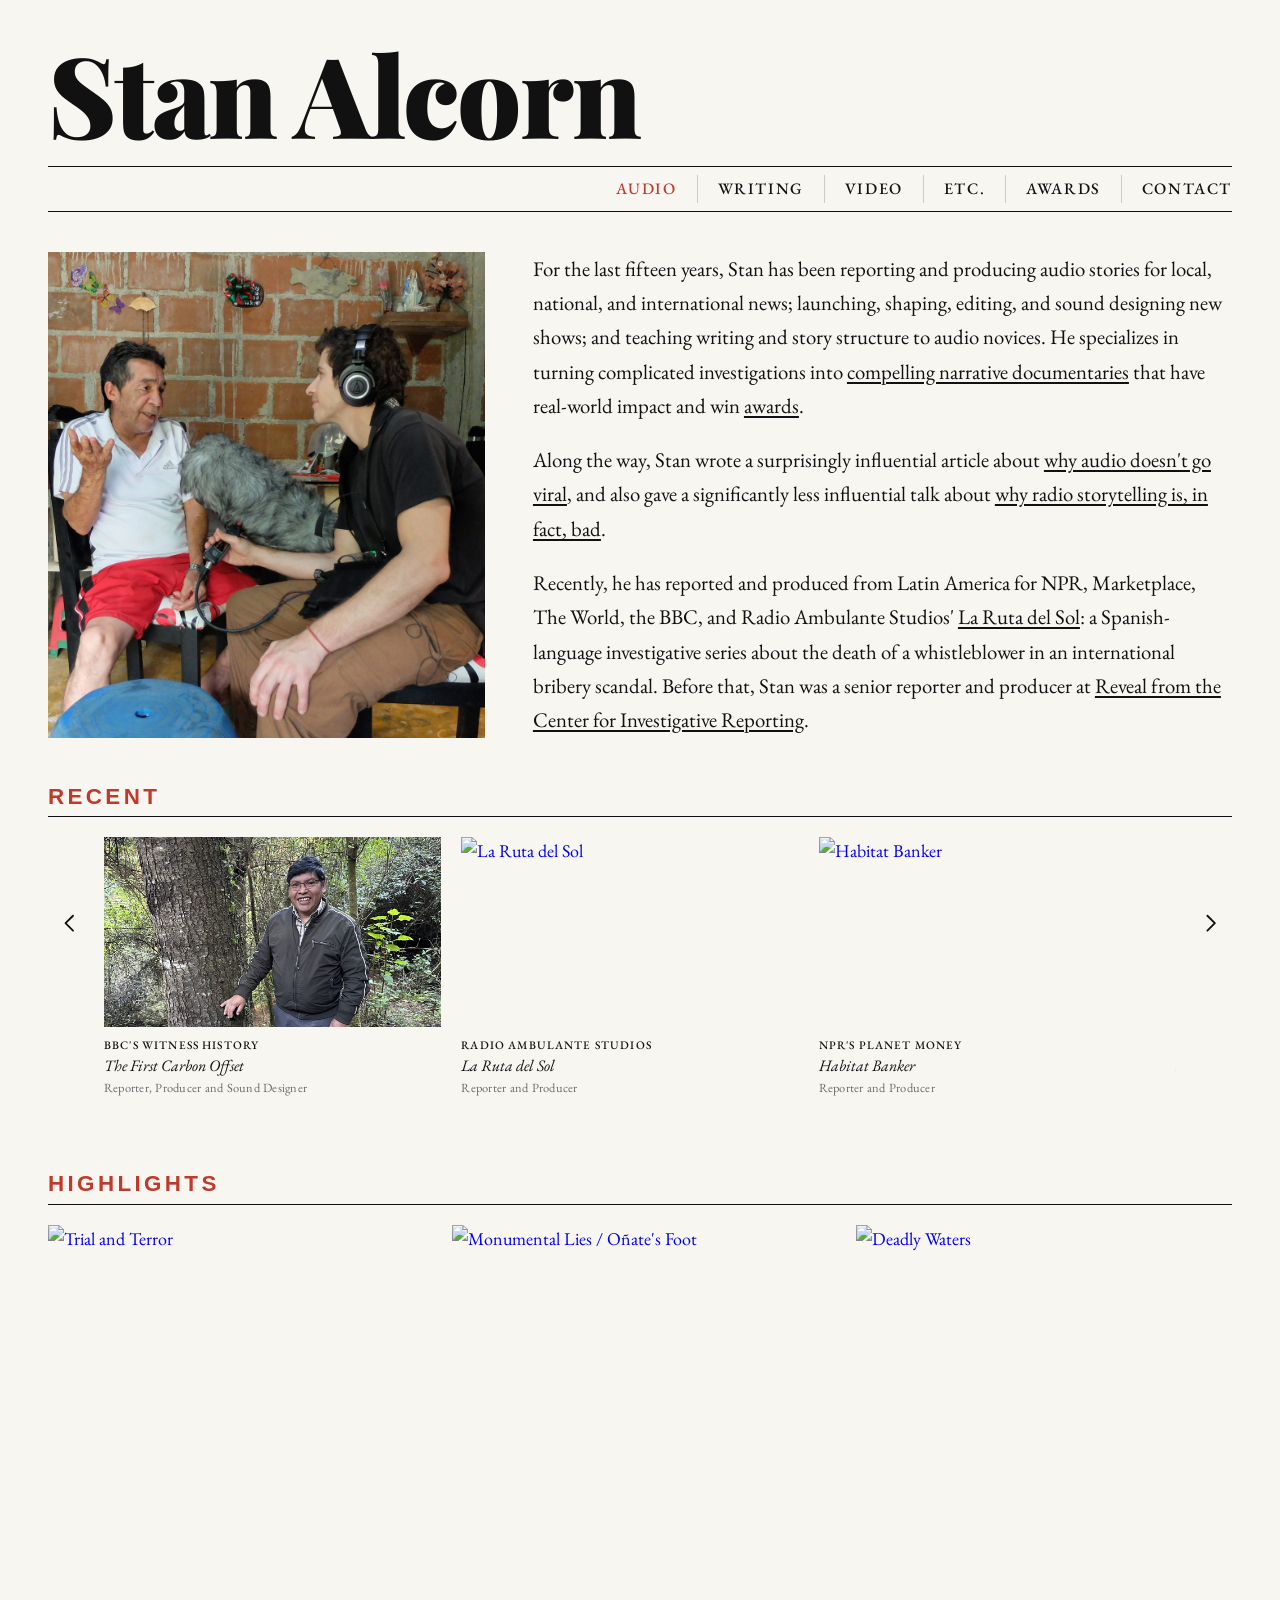
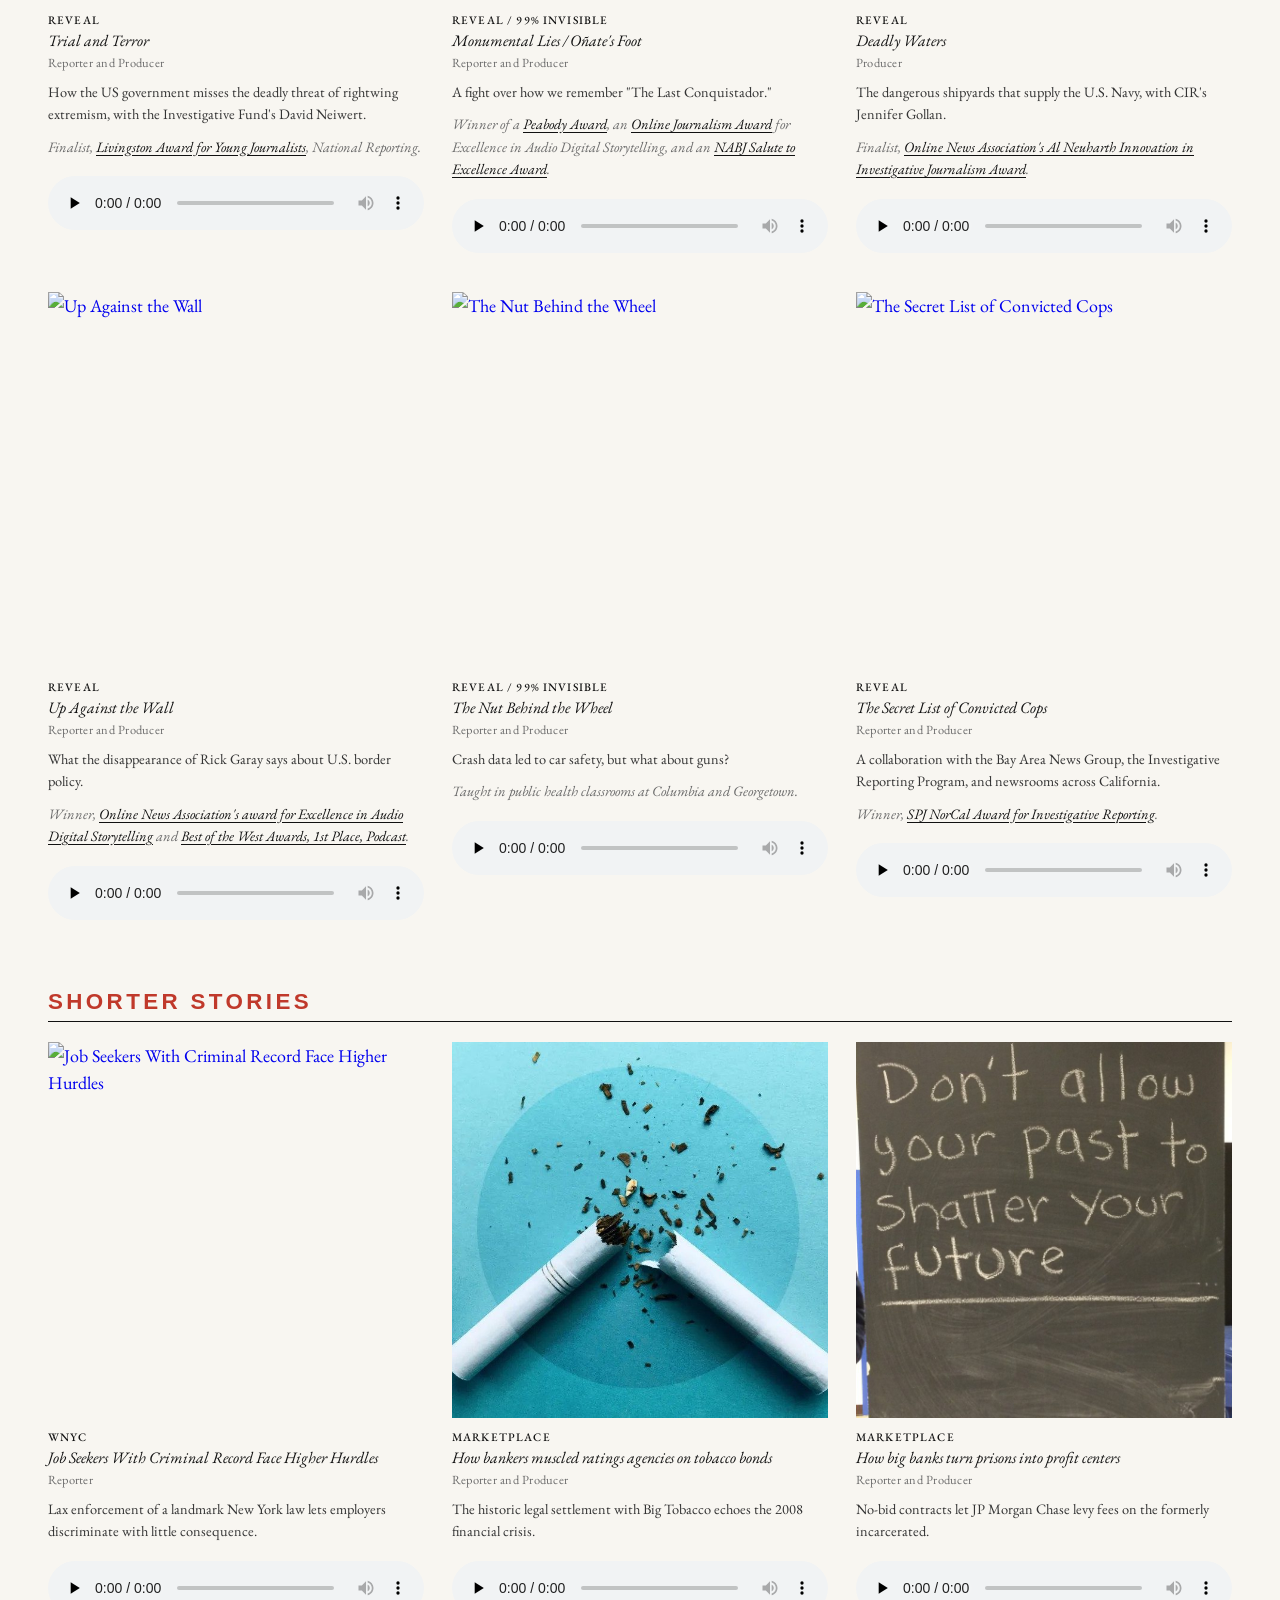
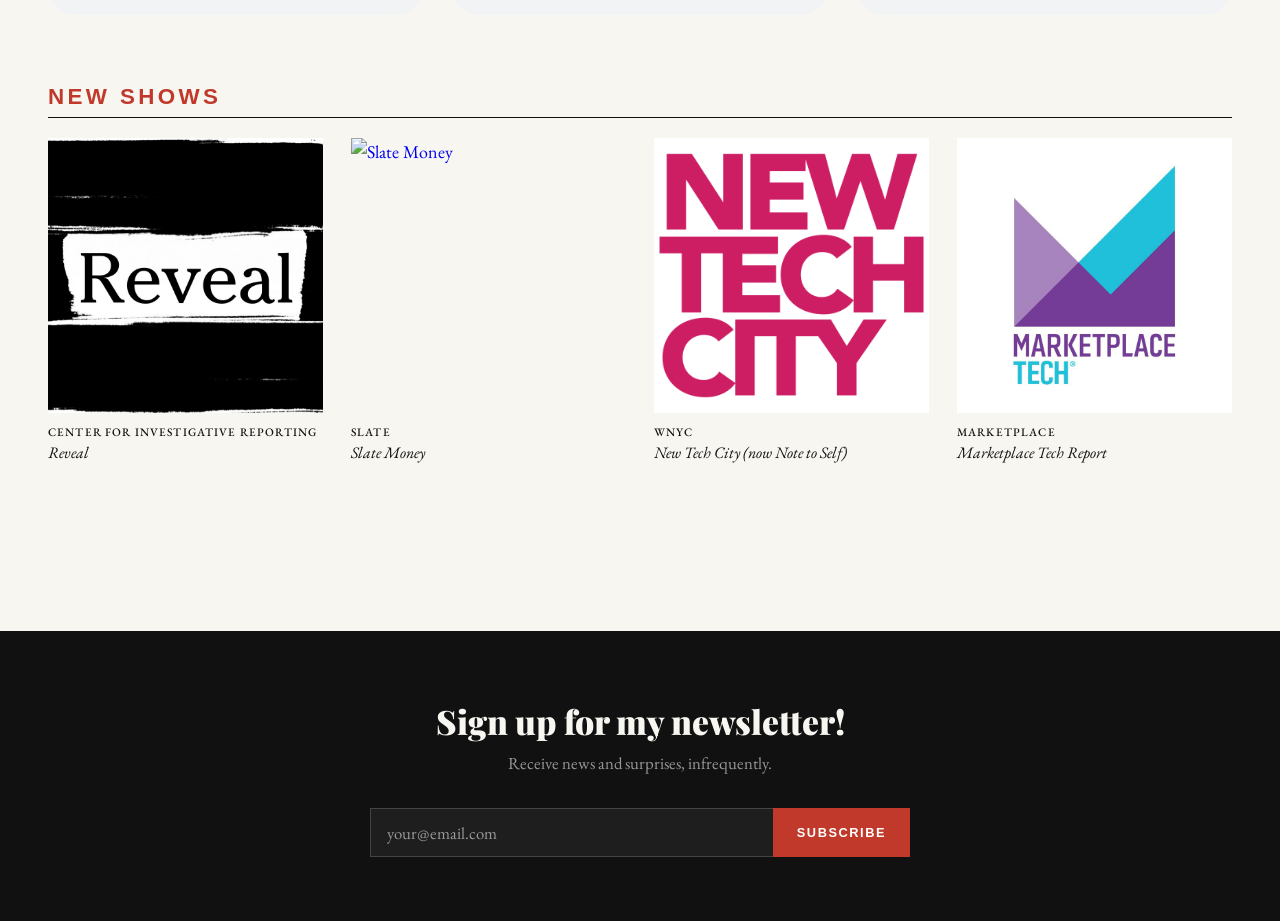
==== commit 1a317d94: "Update audio.html" ====
--- a/audio.html
+++ b/audio.html
@@ -53,7 +53,7 @@
       <div class="audio-intro">
         <p>For the last fifteen years, Stan has been reporting and producing audio stories for local, national, and international news; launching, shaping, editing, and sound designing new shows; and teaching writing and story structure to audio novices. He specializes in turning complicated investigations into <a href="#highlights">compelling narrative documentaries</a> that have real-world impact and win <a href="awards.html">awards</a>.</p>
         <p>Along the way, Stan wrote a surprisingly influential article about <a href="why-audio-never-goes-viral.html">why audio doesn't go viral</a>, and also gave a significantly less influential talk about <a href="https://www.thirdcoastfestival.org/feature/2018-provocations" target="_blank" rel="noopener">why radio storytelling is, in fact, bad</a>.</p>
-        <p>Recently, he has reported and produced from Latin America for NPR, Marketplace, the BBC, and Radio Ambulante Studios' <a href="https://centralpodcast.audio/temporadas/la-ruta-del-sol/" target="_blank" rel="noopener"><span lang="es">La Ruta del Sol</span></a>: a Spanish-language investigative series about the death of a whistleblower in an international bribery scandal. Before that, Stan was a senior reporter and producer at <a href="https://revealnews.org/author/stan-alcorn/" target="_blank" rel="noopener">Reveal from the Center for Investigative Reporting</a>.</p>
+        <p>Recently, he has reported and produced from Latin America for NPR, Marketplace, The World, the BBC, and Radio Ambulante Studios' <a href="https://centralpodcast.audio/temporadas/la-ruta-del-sol/" target="_blank" rel="noopener"><span lang="es">La Ruta del Sol</span></a>: a Spanish-language investigative series about the death of a whistleblower in an international bribery scandal. Before that, Stan was a senior reporter and producer at <a href="https://revealnews.org/author/stan-alcorn/" target="_blank" rel="noopener">Reveal from the Center for Investigative Reporting</a>.</p>
       </div>
     </div>
 
